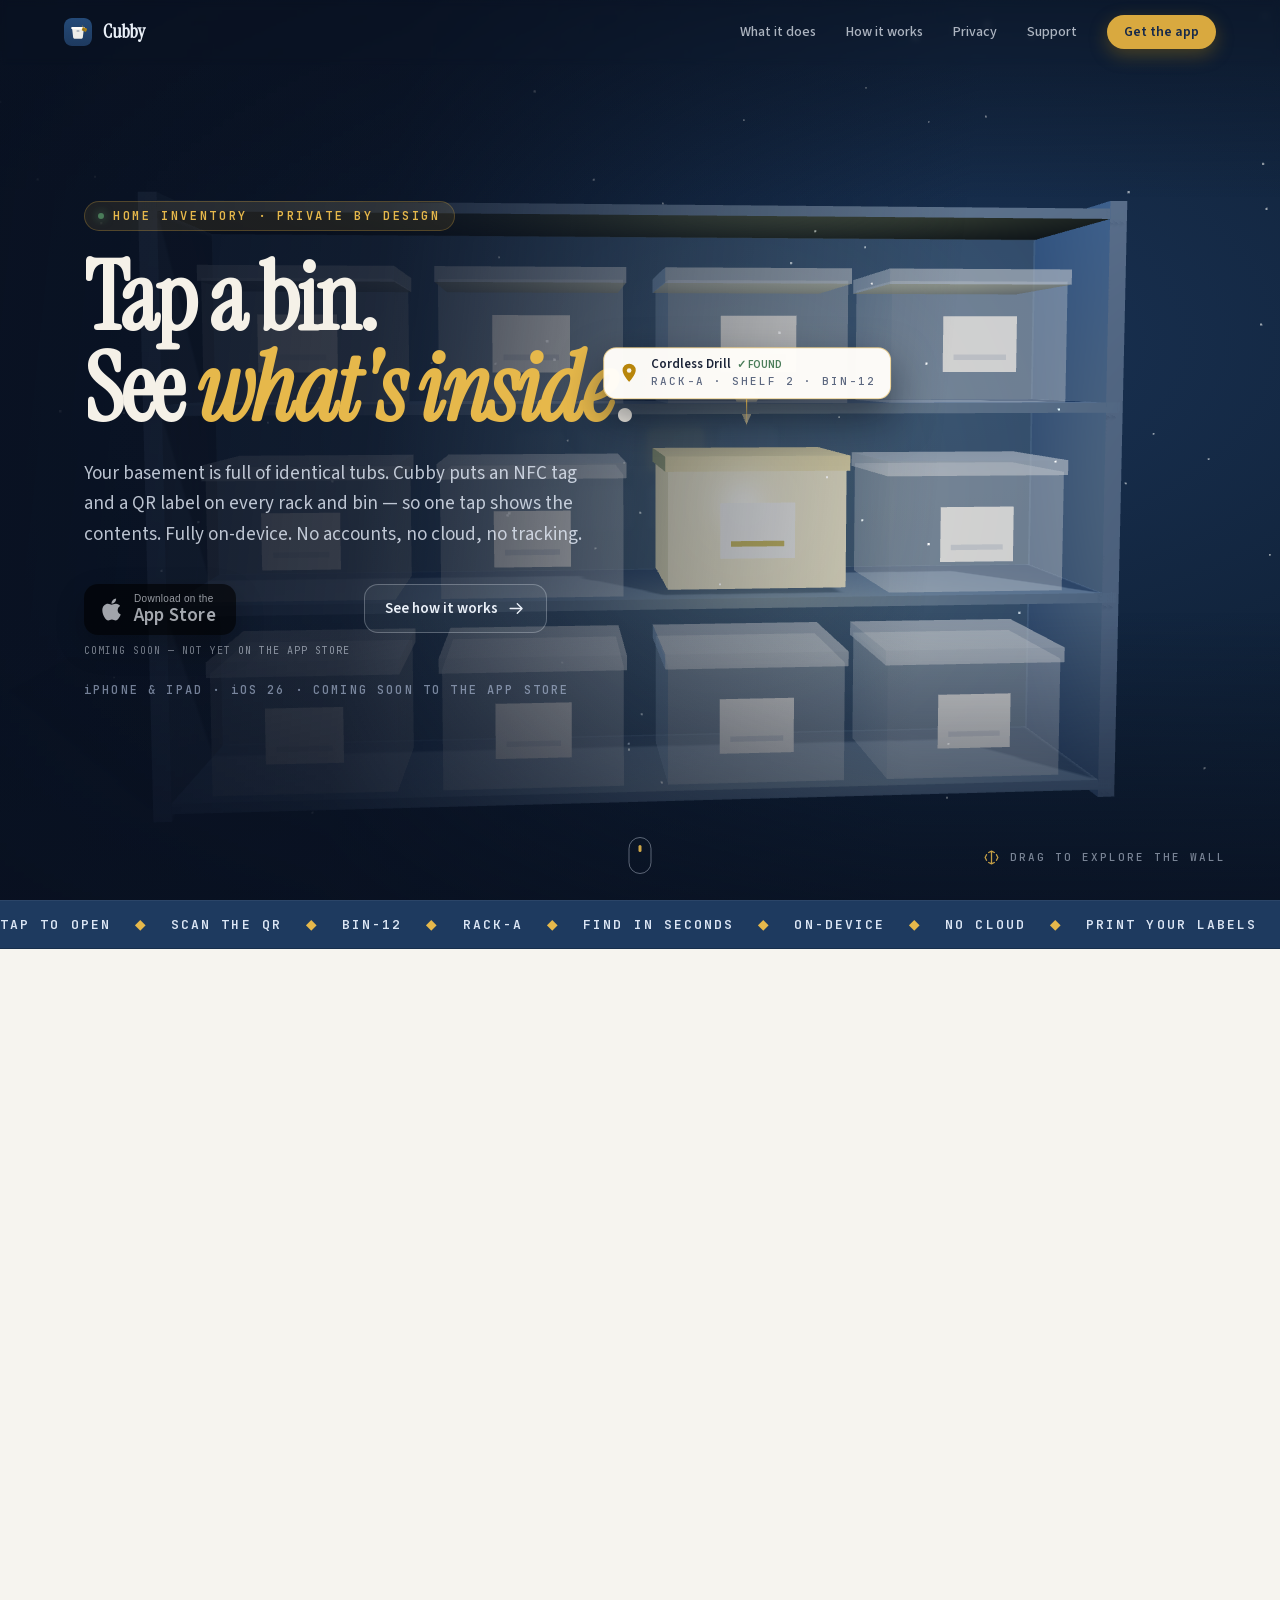
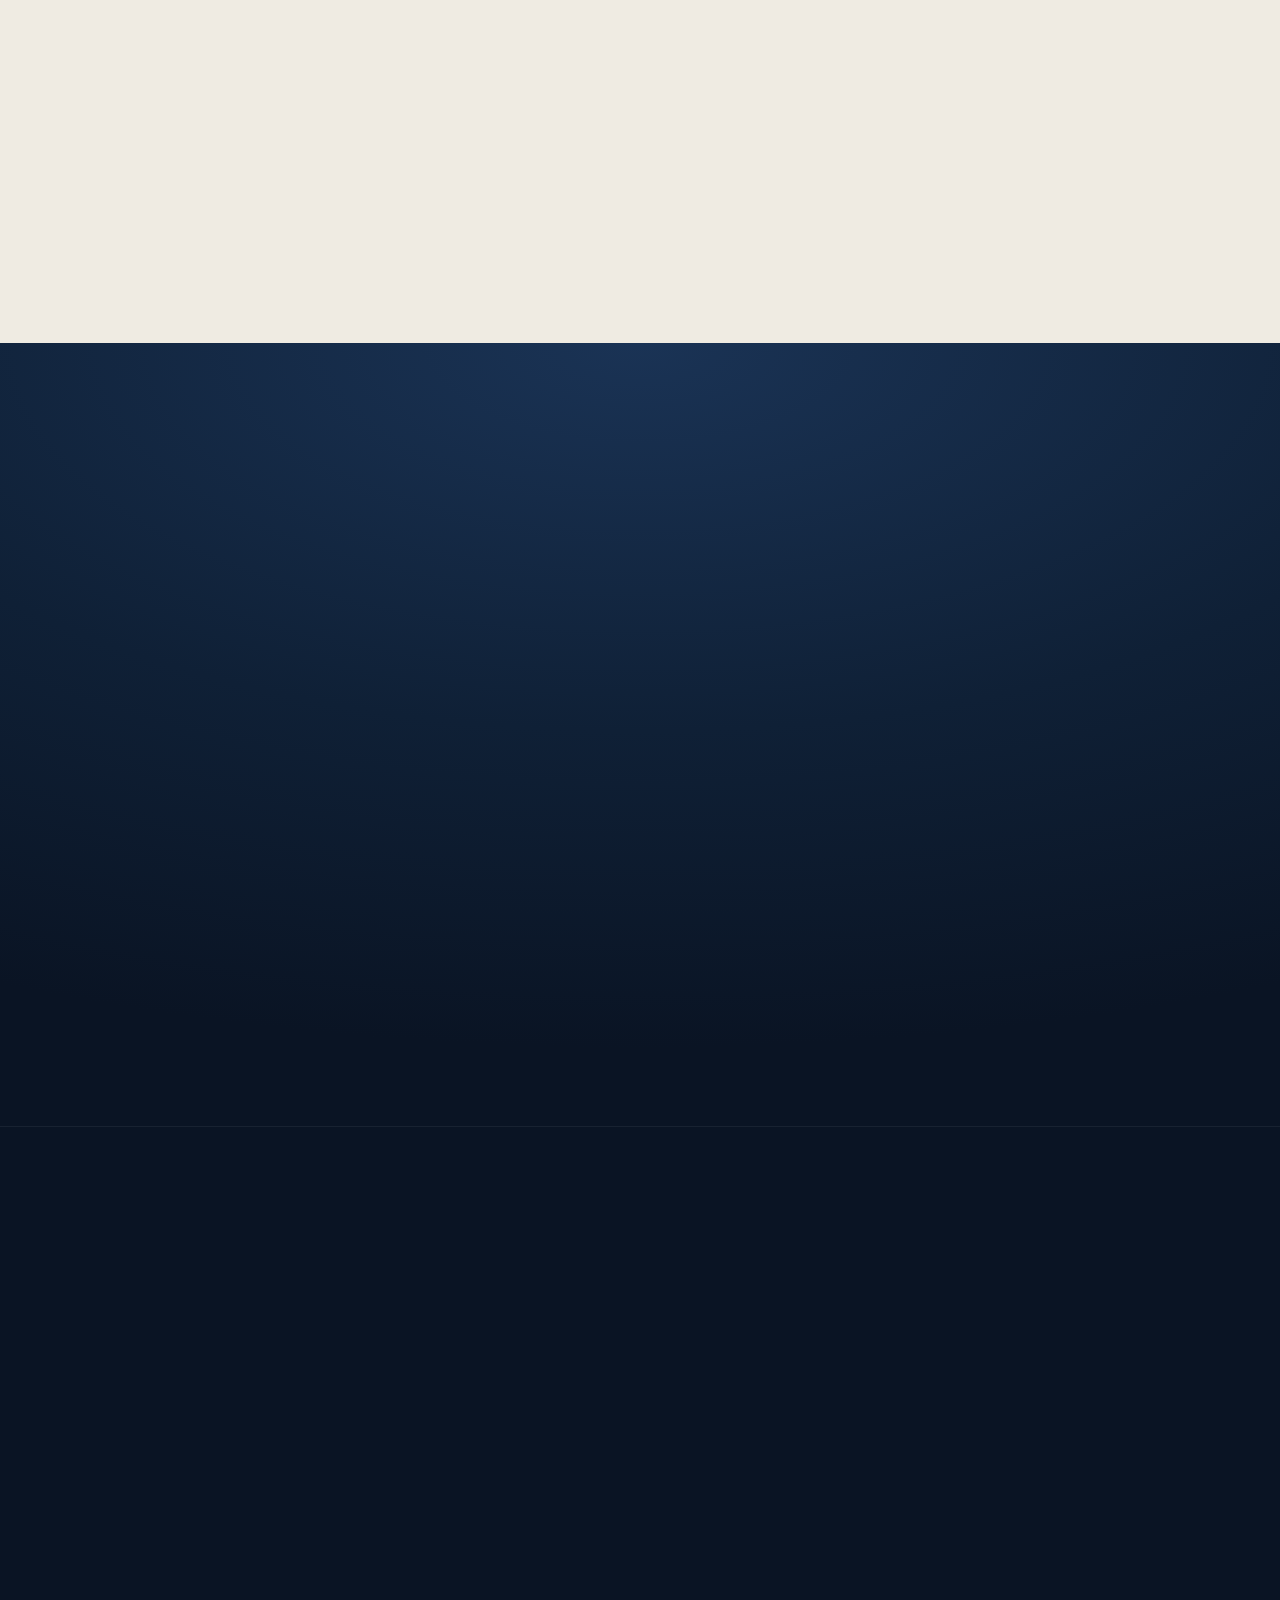
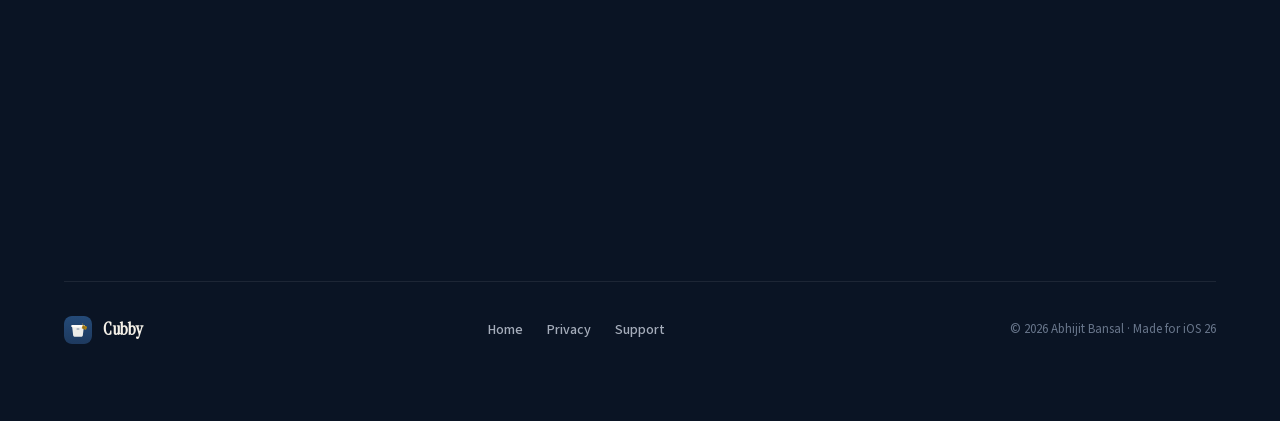
==== index.html @ c76ff51f "fix: add Support to the home nav Support was only reachable from the footer (or from Privacy/Support" ====
<!DOCTYPE html>
<html lang="en">
<head>
  <meta charset="utf-8">
  <meta name="viewport" content="width=device-width, initial-scale=1">
  <title>Cubby — find anything in your bins</title>
  <meta name="description" content="Tap or scan a tub and see exactly what's inside. Cubby keeps a private, on-device inventory of everything in your basement bins — no accounts, no cloud, no tracking.">
  <link rel="icon" type="image/svg+xml" href="assets/icon.svg">
  <link rel="apple-touch-icon" href="assets/icon.svg">
  <link rel="stylesheet" href="assets/style.css">
  <link rel="stylesheet" href="assets/home.css">
  <meta http-equiv="Content-Security-Policy" content="default-src 'self'; script-src 'self'; style-src 'self'; img-src 'self'; font-src 'self'; object-src 'none'; form-action 'none'; base-uri 'self'">
  <meta property="og:type" content="website">
  <meta property="og:site_name" content="Cubby">
  <meta property="og:title" content="Cubby — find anything in your bins">
  <meta property="og:description" content="Tap or scan a tub and see what's inside. A private, fully on-device inventory for your basement bins — no accounts, no cloud, no tracking.">
  <meta property="og:url" content="https://gotcubby.com/">
  <meta property="og:image" content="https://gotcubby.com/assets/icon.svg">
  <meta name="twitter:card" content="summary">
  <meta name="twitter:title" content="Cubby — find anything in your bins">
</head>
<body>

<svg class="sprite-defs" aria-hidden="true">
<defs>

<symbol id="i-contactless" viewBox="0 0 24 24">
  <circle cx="6" cy="18" r="1.3" fill="currentColor" stroke="none"/>
  <path d="M6,14 A4,4 0 0 1 10,18"/>
  <path d="M6,10 A8,8 0 0 1 14,18"/>
  <path d="M6,6 A12,12 0 0 1 18,18"/>
</symbol>

<symbol id="i-qr" viewBox="0 0 24 24">
  <rect x="3" y="3" width="6" height="6" rx="1"/>
  <rect x="5.3" y="5.3" width="1.4" height="1.4" fill="currentColor" stroke="none"/>
  <rect x="15" y="3" width="6" height="6" rx="1"/>
  <rect x="17.3" y="5.3" width="1.4" height="1.4" fill="currentColor" stroke="none"/>
  <rect x="3" y="15" width="6" height="6" rx="1"/>
  <rect x="5.3" y="17.3" width="1.4" height="1.4" fill="currentColor" stroke="none"/>
  <rect x="15" y="15" width="2.4" height="2.4" fill="currentColor" stroke="none"/>
  <rect x="18.6" y="15" width="2.4" height="2.4" fill="currentColor" stroke="none"/>
  <rect x="15" y="18.6" width="2.4" height="2.4" fill="currentColor" stroke="none"/>
  <rect x="18.6" y="18.6" width="2.4" height="2.4" fill="currentColor" stroke="none"/>
</symbol>

<symbol id="i-camera" viewBox="0 0 24 24">
  <path d="M9 5h6l1.5 2H20a1 1 0 0 1 1 1v10a1 1 0 0 1-1 1H4a1 1 0 0 1-1-1V8a1 1 0 0 1 1-1h3.5L9 5z"/>
  <circle cx="12" cy="13" r="3.4"/>
</symbol>

<symbol id="i-search" viewBox="0 0 24 24">
  <circle cx="10.2" cy="10.2" r="6.2"/>
  <path d="M14.7 14.7 20 20"/>
</symbol>

<symbol id="i-location-fill" viewBox="0 0 24 24">
  <path d="M12 21.5s7.2-7.7 7.2-12.7A7.2 7.2 0 0 0 4.8 8.8c0 5 7.2 12.7 7.2 12.7z" fill="currentColor" stroke="none"/>
  <circle cx="12" cy="9" r="2.5" fill="#fff" stroke="none" opacity=".9"/>
</symbol>

<symbol id="i-category" viewBox="0 0 24 24">
  <rect x="3" y="3" width="8" height="8" rx="2"/>
  <rect x="13" y="3" width="8" height="8" rx="2"/>
  <rect x="3" y="13" width="8" height="8" rx="2"/>
  <rect x="13" y="13" width="8" height="8" rx="2"/>
</symbol>

<symbol id="i-swap" viewBox="0 0 24 24">
  <path d="M4 8h14M18 8l-4-4M18 8l-4 4"/>
  <path d="M20 16H6M6 16l4-4M6 16l4 4"/>
</symbol>

<symbol id="i-inventory" viewBox="0 0 24 24">
  <rect x="3" y="7" width="18" height="13" rx="1.6"/>
  <path d="M3 11.2h18"/>
  <path d="M8.5 7 10 4h4l1.5 3"/>
</symbol>

<symbol id="i-print" viewBox="0 0 24 24">
  <rect x="4" y="8.5" width="16" height="8" rx="1.6"/>
  <path d="M6.5 8.5V4h11v4.5"/>
  <rect x="7.5" y="14" width="9" height="6" rx="1"/>
</symbol>

<symbol id="i-sell" viewBox="0 0 24 24">
  <path d="M3 11.1V5.5a2 2 0 0 1 2-2h5.6a2 2 0 0 1 1.42.59l8 8a2 2 0 0 1 0 2.82l-6.6 6.6a2 2 0 0 1-2.82 0l-8-8A2 2 0 0 1 3 11.1Z"/>
  <circle cx="7.6" cy="7.6" r="1.35" fill="currentColor" stroke="none"/>
</symbol>

<symbol id="i-add-photo" viewBox="0 0 24 24">
  <path d="M3 8h3.4L7.8 6h4.4l1.4 2H19a1 1 0 0 1 1 1v8.5a1 1 0 0 1-1 1H4a1 1 0 0 1-1-1V9a1 1 0 0 1 1-1z"/>
  <circle cx="10" cy="13.5" r="3"/>
  <path d="M19 3v6M16 6h6"/>
</symbol>

<symbol id="i-near-me" viewBox="0 0 24 24">
  <path d="M3 11 20 3l-8 17-2-7-7-2z" stroke-linejoin="round"/>
</symbol>

<symbol id="i-lock" viewBox="0 0 24 24">
  <path d="M7 10.5V7.8a5 5 0 0 1 10 0v2.7"/>
  <rect x="5" y="10.5" width="14" height="10" rx="2.2"/>
  <path d="M12 14.3v2.6"/>
</symbol>

<symbol id="i-cloud-off" viewBox="0 0 24 24">
  <path d="M7.2 17.5h9.3a4 4 0 0 0 .4-7.98A5.5 5.5 0 0 0 7.7 8.4a4.2 4.2 0 0 0-1.4.3"/>
  <path d="M3.5 3.5l17 17"/>
</symbol>

<symbol id="i-arrow-forward" viewBox="0 0 24 24">
  <path d="M4 12h14"/>
  <path d="M13 6l6 6-6 6"/>
</symbol>

<symbol id="i-drag" viewBox="0 0 24 24">
  <path d="M12 3v18M5 8l-2 4 2 4M19 8l2 4-2 4M8 5l4-2 4 2M8 19l4 2 4-2"/>
</symbol>

</defs>
</svg>

<div class="home" id="top">

  <nav class="home-nav" data-navbar="1">
    <a class="brand" href="#top" data-nav>
      <img src="assets/icon.svg" alt="">
      <span class="name">Cubby</span>
    </a>
    <div class="links">
      <a href="#features" data-nav-dim>What it does</a>
      <a href="#how" data-nav-dim>How it works</a>
      <a href="privacy.html" data-nav-dim>Privacy</a>
      <a href="support.html" data-nav-dim>Support</a>
      <a class="cta-pill" href="#download">Get the app</a>
    </div>
  </nav>

  <section class="home-hero" id="hero">
    <div class="hero-poster" aria-hidden="true">
      <div class="hero-poster-grid">
        <span></span><span></span><span></span><span></span>
        <span></span><span></span><span class="gold"></span><span></span>
        <span></span><span></span><span></span><span></span>
      </div>
    </div>
    <div class="hero-scene" id="scene" aria-hidden="true"></div>
    <div class="hero-scrim-x" aria-hidden="true"></div>
    <div class="hero-scrim-y" aria-hidden="true"></div>

    <div class="hero-inner">
      <div class="hero-copy">
        <div class="hero-badge">
          <span class="dot" aria-hidden="true"></span>HOME INVENTORY · PRIVATE BY DESIGN
        </div>
        <h1>Tap a bin.<br>See <em>what's&nbsp;inside</em>.</h1>
        <p class="hero-sub">Your basement is full of identical tubs. Cubby puts an NFC tag and a QR label on every rack and bin — so one tap shows the contents. Fully on-device. No accounts, no cloud, no tracking.</p>
        <div class="hero-ctas">
          <div class="cta-inert">
            <button type="button" class="btn-store" disabled aria-label="Download on the App Store — coming soon">
              <svg class="glyph" width="21" height="25" viewBox="0 0 384 512" aria-hidden="true"><path fill="currentColor" d="M318.7 268.7c-.2-36.7 16.4-64.4 50-84.8-18.8-26.9-47.2-41.7-84.7-44.6-35.5-2.8-74.3 20.7-88.5 20.7-15 0-49.4-19.7-76.4-19.7C63.3 141.2 4 184.8 4 273.5q0 39.3 14.4 81.2c12.8 36.7 59 126.7 107.2 125.2 25.2-.6 43-17.9 75.8-17.9 31.8 0 48.3 17.9 76.4 17.9 48.6-.7 90.4-82.5 102.6-119.3-65.2-30.7-61.7-90-61.7-91.9zm-56.6-164.2c27.3-32.4 24.8-61.9 24-72.5-24.1 1.4-52 16.4-67.9 34.9-17.5 19.8-27.8 44.3-25.6 71.9 26.1 2 49.9-11.4 69.5-34.3z"/></svg>
              <span class="lines"><span class="line-small">Download on the</span><span class="line-big">App Store</span></span>
            </button>
            <span class="coming-soon-tag">Coming soon — not yet on the App Store</span>
          </div>
          <a class="btn-ghost" href="#how">See how it works <svg class="icon" aria-hidden="true"><use href="#i-arrow-forward"></use></svg></a>
        </div>
        <div class="hero-meta">iPHONE &amp; IPAD · iOS 26 · COMING SOON TO THE APP STORE</div>
      </div>
    </div>

    <div class="hero-tag" data-hero-tag aria-hidden="true">
      <div class="hero-tag-card">
        <svg class="icon" aria-hidden="true"><use href="#i-location-fill"></use></svg>
        <div>
          <div class="hero-tag-title">Cordless Drill<span class="hero-tag-found">✓ FOUND</span></div>
          <div class="hero-tag-meta">RACK-A · SHELF 2 · BIN-12</div>
        </div>
      </div>
      <div class="hero-tag-wire"></div>
    </div>

    <div class="hero-drag-hint" aria-hidden="true">
      <svg class="icon" aria-hidden="true"><use href="#i-drag"></use></svg>DRAG TO EXPLORE THE WALL
    </div>
    <div class="hero-scroll-cue" aria-hidden="true"><span></span></div>
  </section>

  <div class="marquee">
    <div class="marquee-track">
      <div class="marquee-set">
        <span class="word">TAP TO OPEN</span><span class="dot">◆</span><span class="word">SCAN THE QR</span><span class="dot">◆</span><span class="word">BIN-12</span><span class="dot">◆</span><span class="word">RACK-A</span><span class="dot">◆</span><span class="word">FIND IN SECONDS</span><span class="dot">◆</span><span class="word">ON-DEVICE</span><span class="dot">◆</span><span class="word">NO CLOUD</span><span class="dot">◆</span><span class="word">PRINT YOUR LABELS</span><span class="dot">◆</span><span class="word">PRIVATE BY DESIGN</span><span class="dot">◆</span>
      </div>
      <div class="marquee-set" aria-hidden="true">
        <span class="word">TAP TO OPEN</span><span class="dot">◆</span><span class="word">SCAN THE QR</span><span class="dot">◆</span><span class="word">BIN-12</span><span class="dot">◆</span><span class="word">RACK-A</span><span class="dot">◆</span><span class="word">FIND IN SECONDS</span><span class="dot">◆</span><span class="word">ON-DEVICE</span><span class="dot">◆</span><span class="word">NO CLOUD</span><span class="dot">◆</span><span class="word">PRINT YOUR LABELS</span><span class="dot">◆</span><span class="word">PRIVATE BY DESIGN</span><span class="dot">◆</span>
      </div>
    </div>
  </div>

  <section class="features" id="features">
    <div class="container">
      <div class="features-head">
        <div class="eyebrow" data-rv>WHAT IT DOES</div>
        <div class="section-head" data-rv data-delay="80"><h2>Everything in the basement,<br><em>findable.</em></h2></div>
        <p class="section-intro" data-rv data-delay="150">One app, tags on your tubs, and the entire contents of your storage — searchable in a second. Here's what Cubby does the moment you tap.</p>
      </div>

      <div class="features-grid">

        <div class="card card--navy" data-rv>
          <div class="card-pulse" aria-hidden="true"><span></span><span></span></div>
          <div class="icon-tile"><svg class="icon" aria-hidden="true"><use href="#i-contactless"></use></svg></div>
          <h3>Tap to open a bin</h3>
          <p>Hold your iPhone to a tub's NFC tag and Cubby opens straight to its contents — even from the lock screen, with the app closed.</p>
        </div>

        <div class="card" data-rv data-delay="60">
          <div class="icon-tile icon-tile--slate"><svg class="icon" aria-hidden="true"><use href="#i-qr"></use></svg></div>
          <h3>Scan the QR too</h3>
          <p>No NFC, or hands full on iPad? The printed QR label and a short human code (<code>BIN-12</code>) get you to the same place.</p>
        </div>

        <div class="card" data-rv data-delay="120">
          <div class="icon-tile icon-tile--sage"><svg class="icon" aria-hidden="true"><use href="#i-camera"></use></svg></div>
          <h3>Add items by camera</h3>
          <p>Point the camera and on-device Vision suggests a name. A sharpness check rejects blurry shots before they're saved.</p>
        </div>

        <div class="card" data-rv>
          <div class="icon-tile icon-tile--slate"><svg class="icon" aria-hidden="true"><use href="#i-search"></use></svg></div>
          <h3>Search your whole house</h3>
          <p>One field spans item names, notes, bins, and racks — find the holiday lights without opening a single lid.</p>
        </div>

        <div class="card" data-rv data-delay="60">
          <div class="card-head">
            <div class="icon-tile icon-tile--gold"><svg class="icon" aria-hidden="true"><use href="#i-location-fill"></use></svg></div>
            <span class="pill-new">NEW</span>
          </div>
          <h3>Where is it?</h3>
          <p>See the bin's spot on a rack map, then tap its tag to confirm you're standing at the right one.</p>
          <div class="rack-map" aria-hidden="true">
            <div class="rack-map-cell">11</div>
            <div class="rack-map-cell">10</div>
            <div class="rack-map-cell">09</div>
            <div class="rack-map-cell">08</div>
            <div class="rack-map-cell">07</div>
            <div class="rack-map-cell rack-map-cell--gold"><svg class="icon" aria-hidden="true"><use href="#i-location-fill"></use></svg></div>
            <div class="rack-map-cell">05</div>
            <div class="rack-map-cell">04</div>
          </div>
        </div>

        <div class="card" data-rv data-delay="120">
          <div class="card-head">
            <div class="icon-tile icon-tile--slate"><svg class="icon" aria-hidden="true"><use href="#i-category"></use></svg></div>
            <span class="pill-new">NEW</span>
          </div>
          <h3>Collections &amp; filters</h3>
          <p>Group items into Collections that span bins, tag them, and narrow by category, location, in-stock, or has-a-photo.</p>
        </div>

        <div class="card" data-rv>
          <div class="card-head">
            <div class="icon-tile icon-tile--rose"><svg class="icon" aria-hidden="true"><use href="#i-swap"></use></svg></div>
            <span class="pill-new">NEW</span>
          </div>
          <h3>Lend it, get it back</h3>
          <p>Mark a tool lent with a due date and get a reminder to chase it. See what's out, what's overdue, and what you borrowed.</p>
        </div>

        <div class="card" data-rv data-delay="60">
          <div class="card-head">
            <div class="icon-tile icon-tile--gold"><svg class="icon" aria-hidden="true"><use href="#i-inventory"></use></svg></div>
            <span class="pill-new">NEW</span>
          </div>
          <h3>Never run out</h3>
          <p>Set a par level on consumables. "Running low" shows what's below par and exactly how many more you need.</p>
        </div>

        <div class="card" data-rv data-delay="120">
          <div class="icon-tile icon-tile--slate"><svg class="icon" aria-hidden="true"><use href="#i-print"></use></svg></div>
          <h3>Print your own labels</h3>
          <p>Lay out QR labels for whole racks at once and print to an Avery sheet or a roll printer over AirPrint. Tag once, find forever.</p>
        </div>

      </div>
    </div>
  </section>

  <section class="how" id="how">
    <div class="container">
      <div class="section-head">
        <div class="eyebrow" data-rv>HOW IT WORKS</div>
        <h2 data-rv data-delay="80">Tag it once.<br><em>Find it forever.</em></h2>
      </div>
      <div class="how-steps">
        <div class="how-step" data-rv>
          <div class="how-step-tile">
            <svg class="icon icon-navy" aria-hidden="true"><use href="#i-sell"></use></svg>
            <span class="how-step-num">1</span>
          </div>
          <h3>Tag your racks &amp; bins</h3>
          <p>Stick an NFC tag and a printed QR label on each rack and tub. Cubby writes the tag for you in one tap.</p>
        </div>
        <div class="how-step" data-rv data-delay="120">
          <div class="how-step-tile">
            <svg class="icon icon-sage" aria-hidden="true"><use href="#i-add-photo"></use></svg>
            <span class="how-step-num">2</span>
          </div>
          <h3>Fill them in</h3>
          <p>Open a bin and add what's inside — snap a photo, accept or edit the suggested name, set a quantity.</p>
        </div>
        <div class="how-step" data-rv data-delay="240">
          <div class="how-step-tile">
            <svg class="icon icon-gold" aria-hidden="true"><use href="#i-near-me"></use></svg>
            <span class="how-step-num">3</span>
          </div>
          <h3>Find it later</h3>
          <p>Tap a tag, scan a QR, or search by name. Cubby tells you which bin on which rack — no more digging.</p>
        </div>
      </div>
    </div>
  </section>

  <section class="screens" id="screens">
    <div class="container">
      <div class="screens-head">
        <div class="section-head">
          <div class="eyebrow" data-rv>EVERY SCREEN</div>
          <h2 data-rv data-delay="80">The whole house,<br><em>in your pocket.</em></h2>
        </div>
        <p data-rv data-delay="150">Straight from the App Store — calm, legible, and built for one-handed use in a dim garage. Drag to browse.</p>
      </div>
    </div>
    <div class="screens-rail">
      <div class="screens-rail-track">
        <figure data-rv><img src="assets/screens/01-find.jpg" alt="Cubby's Browse tab — racks and bins at a glance" loading="lazy" width="302" height="655"></figure>
        <figure data-rv data-delay="60"><img src="assets/screens/02-open.jpg" alt="A bin opened via NFC tap, showing its items" loading="lazy" width="302" height="655"></figure>
        <figure data-rv data-delay="120"><img src="assets/screens/03-locate.jpg" alt="Where is it — rack map locate" loading="lazy" width="302" height="655"></figure>
        <figure data-rv data-delay="60"><img src="assets/screens/04-collections.jpg" alt="A Collection grouping items by tag across bins" loading="lazy" width="302" height="655"></figure>
        <figure data-rv data-delay="120"><img src="assets/screens/05-lend.jpg" alt="On loan — a lent item with a due-date reminder" loading="lazy" width="302" height="655"></figure>
        <figure data-rv data-delay="180"><img src="assets/screens/06-restock.jpg" alt="Running low — consumables below their par level" loading="lazy" width="302" height="655"></figure>
      </div>
    </div>
  </section>

  <section class="motion" id="motion">
    <div class="container">
      <div class="section-head">
        <div class="eyebrow" data-rv>SEE IT IN MOTION</div>
        <h2 data-rv data-delay="80">From find, to organize,<br><em>to lend &amp; restock.</em></h2>
        <p class="section-intro" data-rv data-delay="150">Real screen recordings are on the way — these frames are wired for video and will start playing the moment a clip is dropped in.</p>
      </div>
      <div class="motion-row">
        <div class="motion-phone" data-rv>
          <div class="motion-phone-frame">
            <div class="motion-phone-notch" aria-hidden="true"></div>
            <div class="motion-phone-screen">
              <video class="motion-phone-video" poster="assets/screens/03-locate.jpg" autoplay muted loop playsinline aria-hidden="true"></video>
              <div class="motion-phone-caption-overlay">Demo coming soon</div>
            </div>
          </div>
          <div class="motion-phone-caption">FIND &amp; LOCATE</div>
        </div>
        <div class="motion-phone motion-phone--lg" data-rv data-delay="120">
          <div class="motion-phone-frame">
            <div class="motion-phone-notch" aria-hidden="true"></div>
            <div class="motion-phone-screen">
              <video class="motion-phone-video" poster="assets/screens/01-find.jpg" autoplay muted loop playsinline aria-hidden="true"></video>
              <div class="motion-phone-caption-overlay">Demo coming soon</div>
            </div>
          </div>
          <div class="motion-phone-caption">THE FULL TOUR</div>
        </div>
        <div class="motion-phone" data-rv data-delay="240">
          <div class="motion-phone-frame">
            <div class="motion-phone-notch" aria-hidden="true"></div>
            <div class="motion-phone-screen">
              <video class="motion-phone-video" poster="assets/screens/05-lend.jpg" autoplay muted loop playsinline aria-hidden="true"></video>
              <div class="motion-phone-caption-overlay">Demo coming soon</div>
            </div>
          </div>
          <div class="motion-phone-caption">LEND &amp; RESTOCK</div>
        </div>
      </div>
    </div>
  </section>

  <section class="private" id="private">
    <div class="container">
      <div class="eyebrow" data-rv>PRIVATE BY ARCHITECTURE</div>
      <h2 data-rv data-delay="80">Your home's contents are nobody's business but yours.</h2>
      <p class="section-intro" data-rv data-delay="150">Cubby processes everything — naming, search, labels — on your device. No accounts, no cloud backend, no analytics. NFC and QR tags hold only a random identifier, never your item names.</p>
      <div class="private-cards">
        <div class="private-card" data-rv>
          <svg class="icon" aria-hidden="true"><use href="#i-lock"></use></svg>
          <h3>No account to create</h3>
          <p>Open the app and start. Nothing is uploaded, and there's nobody to sign up with.</p>
        </div>
        <div class="private-card" data-rv data-delay="100">
          <svg class="icon" aria-hidden="true"><use href="#i-sell"></use></svg>
          <h3>Tags hold only an ID</h3>
          <p>A scanned tag reveals nothing on its own — the contents live only in your copy of Cubby.</p>
        </div>
        <div class="private-card" data-rv data-delay="200">
          <svg class="icon" aria-hidden="true"><use href="#i-cloud-off"></use></svg>
          <h3>No cross-device sync</h3>
          <p>Your inventory lives on the one device — no account, no Cubby server, no iCloud sync of its own.</p>
        </div>
      </div>
    </div>
  </section>

  <section class="download" id="download">
    <div class="download-panel" data-rv>
      <img class="download-mark" src="assets/icon.svg" alt="Cubby app icon">
      <h2>Coming soon to<br>the App Store.</h2>
      <p class="lede">One tap to find anything you've stored. Be first in line when Cubby lands.</p>
      <div class="download-ctas">
        <div class="cta-inert">
          <button type="button" class="btn-store" disabled aria-label="Download on the App Store — coming soon">
            <svg class="glyph" width="22" height="26" viewBox="0 0 384 512" aria-hidden="true"><path fill="currentColor" d="M318.7 268.7c-.2-36.7 16.4-64.4 50-84.8-18.8-26.9-47.2-41.7-84.7-44.6-35.5-2.8-74.3 20.7-88.5 20.7-15 0-49.4-19.7-76.4-19.7C63.3 141.2 4 184.8 4 273.5q0 39.3 14.4 81.2c12.8 36.7 59 126.7 107.2 125.2 25.2-.6 43-17.9 75.8-17.9 31.8 0 48.3 17.9 76.4 17.9 48.6-.7 90.4-82.5 102.6-119.3-65.2-30.7-61.7-90-61.7-91.9zm-56.6-164.2c27.3-32.4 24.8-61.9 24-72.5-24.1 1.4-52 16.4-67.9 34.9-17.5 19.8-27.8 44.3-25.6 71.9 26.1 2 49.9-11.4 69.5-34.3z"/></svg>
            <span class="lines"><span class="line-small">Download on the</span><span class="line-big">App Store</span></span>
          </button>
          <span class="coming-soon-tag">Coming soon</span>
        </div>
        <div class="cta-inert">
          <button type="button" class="btn-ghost" disabled aria-label="Join the beta — coming soon">Join the beta</button>
          <span class="coming-soon-tag">Coming soon</span>
        </div>
      </div>
      <div class="download-req">iPHONE OR IPAD · iOS 26 OR LATER · TAP-TO-OPEN NEEDS NFC</div>
    </div>

    <footer class="home-footer">
      <a class="brand" href="#top">
        <img src="assets/icon.svg" alt="">
        <span class="name">Cubby</span>
      </a>
      <div class="links">
        <a href="index.html">Home</a>
        <a href="privacy.html">Privacy</a>
        <a href="support.html">Support</a>
      </div>
      <div class="copyright">© 2026 Abhijit Bansal · Made for iOS 26</div>
    </footer>
  </section>

</div>

<script src="assets/vendor/three.min.js" defer></script>
<script src="assets/js/hero-scene.js" defer></script>
<script src="assets/js/reveal.js" defer></script>
<script src="assets/js/nav.js" defer></script>
</body>
</html>
---- assets/style.css ----
/* Cubby site theme — shared by index/privacy/support.
   Self-hosted fonts (latin subsets) — no third-party requests, no CDNs,
   no trackers. The site mirrors the app's promise: nothing leaves your device. */
@font-face{font-family:'Instrument Serif';font-style:normal;font-weight:400;font-display:swap;src:url(fonts/instrument-serif-regular.woff2) format('woff2')}
@font-face{font-family:'Instrument Serif';font-style:italic;font-weight:400;font-display:swap;src:url(fonts/instrument-serif-italic.woff2) format('woff2')}
@font-face{font-family:'JetBrains Mono';font-style:normal;font-weight:400 600;font-display:swap;src:url(fonts/jetbrains-mono.woff2) format('woff2')}
@font-face{font-family:'Source Sans 3';font-style:normal;font-weight:400 600;font-display:swap;src:url(fonts/source-sans-3.woff2) format('woff2')}

:root{
  --bg:#f6f4ef;
  --text:#1c2438;
  --font-display:'Instrument Serif',Georgia,serif;
  --font-body:'Source Sans 3',-apple-system,sans-serif;
  --font-mono:'JetBrains Mono',ui-monospace,monospace;
}
@media (prefers-color-scheme: dark){
  :root{
    --bg:#151a26;
    --text:#e6eaf2;
  }
}

*{box-sizing:border-box;margin:0;min-width:0}
/* No body padding here: index/privacy/support are all `.home`-scoped pages
   now (see home.css) and handle their own section spacing. An unscoped
   `padding` on body used to inset the full-bleed hero by 52/24px — easy to
   miss because the padding area's color happened to match the hero's own
   dark edge tone in dark mode. --bg/--text stay adaptive here only as a
   pre-.home-page-class fallback (see legal.css's body.home-page override,
   and home.css's own fixed-theme components) — every visible component now
   lives in home.css/legal.css, scoped under `.home`. */
body{background:var(--bg);color:var(--text);font-family:var(--font-body);line-height:1.55;-webkit-font-smoothing:antialiased}
---- assets/home.css ----
/* Cubby marketing site shell (design_handoff_website rebuild, static pass).
   Scoped under `.home` — index.html, privacy.html, and support.html all load
   this file and share its nav/footer/typography components (see legal.css
   for the privacy/support-specific prose + static-nav variants layered on
   top). Uses the FIXED, non-adaptive design tokens from the handoff README
   verbatim (light/dark sections are a fixed brand pattern, not a
   prefers-color-scheme toggle) — this is intentional, not an oversight; the
   whole site does not follow system dark mode. No JavaScript on index.html:
   every effect here is plain CSS (transitions, :hover, @keyframes,
   scroll-snap) except the hero/reveal/nav scripts loaded separately.

   Every ruleset below is scoped under `.home` — index.html loads BOTH
   style.css and this file, and style.css has several unscoped bare-element
   and bare-class rules (h1, h2, h3, p, .hero, .name, .small, ...) that would
   otherwise win or bleed through on ties. The `.hero` class name in
   particular collided with an unrelated existing `.hero` class in style.css,
   so this page's hero section is named `.home-hero` instead. */

:root{
  --paper:#F6F4EF;
  --paper-deep:#EFEBE2;
  --surface:#FFFDF9;
  --ink:#1C2438;
  --ink-dim:#5D6880;
  --home-navy:#1E3A5F;
  --home-navy-deep:#16294A;
  --hero-1:#1A3355;
  --hero-2:#0F2036;
  --hero-3:#0A1424;
  --home-gold:#B8860B;
  --gold-bright:#D9A93F;
  --gold-web:#E6B84B;
  --home-rose:#9F3A52;
  --home-sage:#4A7C59;
  --hairline:#E6E0D5;
  --hairline-2:#EAE3D6;
  --hairline-3:#ECE6DA;

  /* Type — reuses the site's already self-hosted stand-ins (Instrument
     Serif / Source Sans 3 / JetBrains Mono) instead of the handoff's literal
     Georgia/system-ui/ui-monospace stand-ins (those were themselves the
     prototype's placeholders for a system serif/sans/mono, per the
     handoff README's own Type section). */
  --home-font-display:var(--font-display,'Instrument Serif',Georgia,serif);
  --home-font-body:var(--font-body,'Source Sans 3',-apple-system,sans-serif);
  --home-font-mono:var(--font-mono,'JetBrains Mono',ui-monospace,monospace);
}

.home{font-family:var(--home-font-body);color:var(--ink);-webkit-font-smoothing:antialiased;line-height:1.5}
.home *{box-sizing:border-box}
.home h1,.home h2,.home h3,.home p,.home figure,.home ul{margin:0;padding:0}
.home ul{list-style:none}
.home a{color:inherit}

/* icon <symbol> sprite defs — sits before .home in the DOM, kept out of the
   CSP-restricted style attribute */
.sprite-defs{display:none}

/* ---------- shared building blocks ---------- */
.home .container{max-width:1200px;margin:0 auto;padding-inline:clamp(20px,5vw,64px)}
.home section{padding-block:clamp(74px,9vw,126px)}

.home .eyebrow{font-family:var(--home-font-mono);font-size:12px;letter-spacing:.22em;text-transform:uppercase;color:var(--home-gold);margin-bottom:18px}
.home .section-head h2{font-family:var(--home-font-display);font-weight:600;font-size:clamp(34px,4.6vw,56px);line-height:1.04;letter-spacing:-.02em;text-wrap:balance;color:var(--ink)}
.home .section-head h2 em{font-style:italic;color:var(--home-navy)}
.home .section-intro{font-size:clamp(16px,1.5vw,18px);line-height:1.6;color:var(--ink-dim);margin-top:20px;max-width:560px}

.home .icon{width:24px;height:24px;stroke:currentColor;fill:none;stroke-width:1.8;stroke-linecap:round;stroke-linejoin:round;display:block}
.home .icon-navy{color:var(--home-navy)}
.home .icon-sage{color:var(--home-sage)}
.home .icon-gold{color:var(--home-gold)}

.home .icon-tile{width:48px;height:48px;border-radius:13px;display:flex;align-items:center;justify-content:center;flex:none;background:none;border:none;color:inherit}
.home .icon-tile .icon{width:26px;height:26px}

.home .pill-new{font-family:var(--home-font-mono);font-size:10px;font-weight:700;letter-spacing:.12em;color:var(--home-sage);background:#EAF1EC;border:1px solid #CFE1D5;padding:5px 9px;border-radius:999px;white-space:nowrap}

/* buttons */
.home .btn-store{display:inline-flex;align-items:center;gap:12px;background:#000;color:#fff;border:none;border-radius:14px;padding:10px 20px 10px 17px;text-decoration:none;box-shadow:0 12px 30px rgba(0,0,0,.4);cursor:default;margin:0}
.home .btn-store .glyph{flex:none}
.home .btn-store .lines{display:flex;flex-direction:column;line-height:1;text-align:left}
.home .btn-store .lines .line-small{font-size:10px;letter-spacing:.03em;opacity:.92}
.home .btn-store .lines .line-big{font-family:var(--home-font-body);font-size:19px;font-weight:600;letter-spacing:.01em;margin-top:2px}
.home .btn-store[disabled]{opacity:.62}

.home .btn-ghost{display:inline-flex;align-items:center;gap:9px;font:600 15px/1 var(--home-font-body);color:#EAF0F8;text-decoration:none;padding:14px 20px;border-radius:14px;border:1px solid rgba(234,240,248,.28);background:rgba(234,240,248,.05);transition:background .25s ease,border-color .25s ease;cursor:pointer;margin:0}
.home a.btn-ghost:hover{background:rgba(234,240,248,.12);border-color:rgba(234,240,248,.5)}
.home button.btn-ghost[disabled]{opacity:.6;cursor:default}
.home .btn-ghost .icon{width:19px;height:19px}

/* wraps an inert (disabled) CTA together with its explicit "Coming soon" caption */
.home .cta-inert{display:flex;flex-direction:column;align-items:flex-start;gap:8px}
.home .coming-soon-tag{display:inline-block;font-family:var(--home-font-mono);font-size:10px;letter-spacing:.1em;text-transform:uppercase;color:rgba(226,233,245,.55)}
.home .download-ctas .cta-inert{align-items:center}

/* cards */
.home .card{background:var(--surface);border:1px solid var(--hairline-2);border-radius:18px;padding:28px;box-shadow:0 6px 20px rgba(28,36,56,.05);transition:transform .3s ease,box-shadow .3s ease;margin:0}
.home .card:hover{transform:translateY(-5px);box-shadow:0 20px 40px rgba(28,36,56,.11)}
.home .card h3{font-family:var(--home-font-display);font-weight:600;font-size:21px;line-height:1.2;margin-top:20px;color:var(--ink)}
.home .card p{font-size:14.5px;line-height:1.6;color:var(--ink-dim);margin-top:9px}
.home .card code{font-family:var(--home-font-mono);font-size:13px;color:var(--home-navy)}
.home .card-head{display:flex;align-items:center;justify-content:space-between}

/* navy accent card modifier — needs the same .home + two-class specificity
   as the base .card rules above so its overrides reliably win */
.home .card.card--navy{background:linear-gradient(158deg,var(--home-navy),#132741);color:#EAF0F8;box-shadow:0 20px 44px rgba(19,39,65,.28);position:relative;overflow:hidden;border-color:transparent}
.home .card.card--navy:hover{box-shadow:0 28px 56px rgba(19,39,65,.36)}
.home .card.card--navy h3{color:#fff}
.home .card.card--navy p{color:rgba(226,233,245,.82)}
.home .card.card--navy .icon-tile{background:rgba(217,169,63,.16);border:1px solid rgba(217,169,63,.32);color:var(--gold-web)}

.home .icon-tile--slate{background:#EEF2F7;color:var(--home-navy)}
.home .icon-tile--sage{background:#EAF1EC;color:var(--home-sage)}
.home .icon-tile--gold{background:#F6EFDD;color:var(--home-gold)}
.home .icon-tile--rose{background:#F5EAEC;color:var(--home-rose)}

/* ---------- nav ---------- */
/* Base state = transparent/light-text over the hero. nav.js toggles
   .is-solid past ~0.72x viewport scroll (paper bar, blur, dark text) and
   sets [data-nav]/[data-nav-dim] link colors to match — see assets/js/nav.js. */
.home .home-nav{position:fixed;top:0;left:0;width:100%;z-index:60;display:flex;align-items:center;justify-content:space-between;gap:20px;padding:15px clamp(20px,5vw,64px);background:rgba(9,17,33,0);backdrop-filter:blur(3px);-webkit-backdrop-filter:blur(3px);border-bottom:1px solid rgba(255,255,255,0);transition:background .45s ease,box-shadow .45s ease,border-color .45s ease;margin:0}
.home .home-nav.is-solid{background:rgba(246,244,239,.82);backdrop-filter:saturate(1.5) blur(16px);-webkit-backdrop-filter:saturate(1.5) blur(16px);border-bottom-color:var(--hairline);box-shadow:0 6px 22px rgba(28,36,56,.06)}
.home .home-nav .brand{display:flex;align-items:center;gap:11px;text-decoration:none;color:#EAF0F8;transition:color .3s ease}
.home .home-nav .brand img{width:28px;height:28px;border-radius:8px;flex:none}
.home .home-nav .brand .name{font-family:var(--home-font-display);font-weight:600;font-size:19px;margin:0}
.home .home-nav .links{display:flex;align-items:center;gap:clamp(14px,2.4vw,30px)}
.home .home-nav .links a{font:500 14px/1 var(--home-font-body);color:rgba(234,240,248,.72);text-decoration:none;transition:color .2s ease}
.home .home-nav .links a:hover{color:#EAF0F8}
.home .home-nav .links .cta-pill{font:600 14px/1 var(--home-font-body);color:var(--home-navy-deep);background:var(--gold-bright);padding:10px 17px;border-radius:999px;text-decoration:none;box-shadow:0 6px 18px rgba(184,134,11,.34);transition:transform .25s ease,box-shadow .25s ease}
.home .home-nav .links .cta-pill:hover{transform:translateY(-2px);box-shadow:0 10px 24px rgba(184,134,11,.44)}

/* ---------- hero (named .home-hero — .hero was already taken in style.css) ---------- */
.home .home-hero{position:relative;min-height:100vh;overflow:hidden;background:radial-gradient(125% 95% at 68% 38%,var(--hero-1) 0%,var(--hero-2) 52%,var(--hero-3) 100%);display:flex;align-items:center;margin:0;padding-block:0;gap:0;cursor:grab}

/* the CSS-only fallback poster: stays in the DOM behind the canvas so the
   hero still reads if WebGL is unavailable or before hero-scene.js mounts.
   A blurred perspective grid, one gold cell. */
.home .hero-poster{position:absolute;inset:0;z-index:0;display:flex;align-items:center;justify-content:center;pointer-events:none;opacity:.28;filter:blur(2px)}
.home .hero-poster-grid{display:grid;grid-template-columns:repeat(4,58px);grid-template-rows:repeat(3,44px);gap:14px;transform:perspective(900px) rotateX(6deg) rotateY(-14deg)}
.home .hero-poster-grid span{background:rgba(157,180,214,.16);border-radius:7px}
.home .hero-poster-grid span.gold{background:rgba(217,169,63,.55);box-shadow:0 0 30px rgba(217,169,63,.6)}

/* Three.js mount — hero-scene.js appends its <canvas> here. Sits above the
   CSS poster, below the text scrims, so the WebGL wall reads through the
   dark gradient exactly like the poster did. */
.home .hero-scene{position:absolute;inset:0;z-index:1}

.home .hero-scrim-x{position:absolute;inset:0;z-index:2;pointer-events:none;background:linear-gradient(96deg,rgba(9,17,33,.94) 0%,rgba(9,17,33,.78) 30%,rgba(9,17,33,.32) 52%,rgba(9,17,33,0) 72%)}
.home .hero-scrim-y{position:absolute;inset:0;z-index:2;pointer-events:none;background:linear-gradient(180deg,rgba(9,17,33,.55) 0%,rgba(9,17,33,0) 22%,rgba(9,17,33,0) 68%,rgba(9,17,33,.7) 100%)}

/* pointer-events:none on the text column lets pointer drags reach the canvas
   underneath everywhere except the actual interactive controls (auto below) */
.home .hero-inner{position:relative;z-index:3;max-width:1240px;margin:0 auto;padding-inline:clamp(20px,5vw,64px);width:100%;pointer-events:none}
.home .hero-copy{max-width:640px}
.home .hero-badge{display:inline-flex;align-items:center;gap:9px;font:600 12px/1 var(--home-font-mono);letter-spacing:.22em;color:var(--gold-web);background:rgba(217,169,63,.1);border:1px solid rgba(217,169,63,.28);padding:8px 13px;border-radius:999px;opacity:0;animation:cbHeroIn .9s cubic-bezier(.2,.7,.2,1) .15s forwards}
.home .hero-badge .dot{width:6px;height:6px;border-radius:50%;background:var(--home-sage);box-shadow:0 0 10px var(--home-sage)}
.home .home-hero h1{font-family:var(--home-font-display);font-weight:600;font-size:clamp(46px,7.4vw,96px);line-height:.96;letter-spacing:-.025em;color:#F5F1E8;margin:22px 0 0;text-wrap:balance;opacity:0;animation:cbHeroIn 1s cubic-bezier(.2,.7,.2,1) .28s forwards}
.home .home-hero h1 em{font-style:italic;color:var(--gold-web)}
.home .home-hero .hero-sub{font:400 clamp(16px,1.5vw,19px)/1.6 var(--home-font-body);color:rgba(226,233,245,.82);margin-top:24px;max-width:498px;opacity:0;animation:cbHeroIn 1s cubic-bezier(.2,.7,.2,1) .42s forwards}
.home .hero-ctas{display:flex;flex-wrap:wrap;align-items:flex-start;gap:14px;margin-top:34px;opacity:0;animation:cbHeroIn 1s cubic-bezier(.2,.7,.2,1) .56s forwards}
.home .hero-ctas .cta-inert,.home .hero-ctas .btn-ghost{pointer-events:auto}
.home .hero-meta{margin-top:24px;font:500 12px/1.4 var(--home-font-mono);letter-spacing:.18em;color:rgba(180,196,222,.62);opacity:0;animation:cbHeroIn 1s cubic-bezier(.2,.7,.2,1) .7s forwards}

@keyframes cbHeroIn{from{opacity:0;transform:translateY(26px)}to{opacity:1;transform:none}}
@media (prefers-reduced-motion:reduce){
  .home .hero-badge,.home .home-hero h1,.home .home-hero .hero-sub,.home .hero-ctas,.home .hero-meta{animation:none;opacity:1;transform:none}
}

/* the floating "found" tag. Default state below is the no-JS/WebGL-failed
   fallback: visible, near the poster's gold cell. hero-scene.js resets
   top/left to 0 once the scene builds successfully and takes over from
   there via a per-frame transform from that (0,0) anchor — the two
   positioning systems never run at the same time, so they don't fight. */
.home .hero-tag{position:absolute;top:32%;left:66%;z-index:4;display:flex;flex-direction:column;align-items:center;pointer-events:none;opacity:1;transform:translate(-50%,-100%);will-change:transform;transition:opacity .5s ease}
.home .hero-tag-card{display:flex;align-items:center;gap:11px;background:rgba(255,253,249,.98);border:1px solid rgba(217,169,63,.55);border-radius:13px;padding:9px 14px;box-shadow:0 18px 40px rgba(5,11,22,.55)}
.home .hero-tag-card .icon{color:var(--home-gold);width:22px;height:22px}
.home .hero-tag-title{font:600 13px/1.1 var(--home-font-body);color:var(--ink)}
.home .hero-tag-found{color:var(--home-sage);font-weight:700;font-size:11px;margin-left:6px}
.home .hero-tag-meta{font:500 11px/1.3 var(--home-font-mono);color:var(--ink-dim);margin-top:3px;letter-spacing:.18em}
.home .hero-tag-wire{width:1px;height:28px;background:linear-gradient(var(--gold-bright),rgba(217,169,63,0))}

.home .hero-drag-hint{position:absolute;right:clamp(20px,5vw,54px);bottom:34px;z-index:3;pointer-events:none;display:flex;align-items:center;gap:10px;font:500 11px/1 var(--home-font-mono);letter-spacing:.18em;color:rgba(214,224,240,.55)}
.home .hero-drag-hint .icon{width:17px;height:17px;color:rgba(230,184,75,.85)}

.home .hero-scroll-cue{position:absolute;left:50%;bottom:26px;z-index:2;transform:translateX(-50%);width:23px;height:37px;border:1.5px solid rgba(214,224,240,.4);border-radius:12px;display:flex;justify-content:center;padding-top:7px}
.home .hero-scroll-cue span{width:3px;height:7px;border-radius:2px;background:rgba(230,184,75,.9);animation:cbScrollDot 1.8s ease-in-out infinite}

@keyframes cbScrollDot{0%{transform:translateY(0);opacity:0}30%{opacity:1}100%{transform:translateY(22px);opacity:0}}
@media (prefers-reduced-motion:reduce){.home .hero-scroll-cue span{animation:none;opacity:1}}

/* ---------- marquee ---------- */
.home .marquee{overflow:hidden;background:var(--home-navy);border-top:1px solid rgba(255,255,255,.06);border-bottom:1px solid rgba(0,0,0,.2);padding-block:17px;position:relative;z-index:1;margin:0}
.home .marquee-track{display:flex;width:max-content;animation:cbMarquee 34s linear infinite}
.home .marquee-set{display:flex;align-items:center;font:600 13px/1 var(--home-font-mono);letter-spacing:.16em;white-space:nowrap}
.home .marquee-set span.word{color:#dbe5f4}
.home .marquee-set span.dot{color:var(--gold-web);margin-inline:24px}
@keyframes cbMarquee{from{transform:translateX(0)}to{transform:translateX(-50%)}}
@media (prefers-reduced-motion:reduce){.home .marquee-track{animation:none}}

/* ---------- features ---------- */
.home .features{background:var(--paper)}
.home .features-head{max-width:760px;margin-bottom:clamp(40px,5vw,64px)}
.home .features-grid{display:grid;grid-template-columns:repeat(auto-fit,minmax(288px,1fr));gap:18px}

.home .card-pulse{position:absolute;top:-30px;right:-20px;width:150px;height:150px;pointer-events:none}
.home .card-pulse span{position:absolute;border:2px solid rgba(217,169,63,.28);border-radius:50%;animation:cbPulseRing 3s ease-out infinite}
.home .card-pulse span:first-child{inset:0}
.home .card-pulse span:last-child{inset:22px;animation-delay:.6s}
@keyframes cbPulseRing{0%{transform:scale(.6);opacity:.7}80%{opacity:0}100%{transform:scale(1.7);opacity:0}}
@media (prefers-reduced-motion:reduce){.home .card-pulse span{animation:none;opacity:0}}

/* mini rack-map (Where is it? card) */
.home .rack-map{display:grid;grid-template-columns:repeat(4,1fr);gap:5px;margin-top:16px}
.home .rack-map-cell{height:30px;border-radius:6px;background:#EFEAE0;display:flex;align-items:center;justify-content:center;font:500 9px/1 var(--home-font-mono);color:#B3A98F}
.home .rack-map-cell.rack-map-cell--gold{background:var(--gold-bright);color:#fff;box-shadow:0 4px 12px rgba(184,134,11,.4)}
.home .rack-map-cell--gold .icon{width:17px;height:17px}

/* ---------- how it works ---------- */
.home .how{background:var(--paper-deep);border-top:1px solid var(--hairline-3)}
.home .how .section-head{text-align:center;max-width:640px;margin:0 auto clamp(48px,6vw,72px)}
.home .how-steps{display:grid;grid-template-columns:repeat(auto-fit,minmax(260px,1fr));gap:clamp(24px,3vw,44px)}
.home .how-step{text-align:center}
.home .how-step-tile{position:relative;width:96px;height:96px;margin:0 auto;border-radius:24px;background:var(--surface);border:1px solid var(--hairline);box-shadow:0 14px 30px rgba(28,36,56,.09);display:flex;align-items:center;justify-content:center}
.home .how-step-tile .icon{width:40px;height:40px}
.home .how-step-num{position:absolute;top:-12px;right:-12px;width:34px;height:34px;border-radius:50%;background:var(--home-navy);color:#fff;display:flex;align-items:center;justify-content:center;font:600 14px/1 var(--home-font-mono)}
.home .how-step h3{font-family:var(--home-font-display);font-weight:600;font-size:22px;line-height:1.25;color:var(--ink);margin-top:24px}
.home .how-step p{font-size:15px;line-height:1.6;color:var(--ink-dim);margin-top:10px;max-width:300px;margin-inline:auto}

/* ---------- screens rail ---------- */
.home .screens{background:var(--paper);overflow:hidden}
.home .screens .container{padding-bottom:0}
.home .screens-head{display:flex;flex-wrap:wrap;align-items:flex-end;justify-content:space-between;gap:20px;margin-bottom:clamp(36px,4vw,56px)}
.home .screens-head .section-head{max-width:640px}
.home .screens-head p{font-size:15px;line-height:1.6;color:var(--ink-dim);max-width:320px;margin:0}
.home .screens-rail{overflow-x:auto;scroll-snap-type:x mandatory;-webkit-overflow-scrolling:touch;padding:12px clamp(20px,5vw,64px) 30px}
.home .screens-rail-track{display:flex;gap:26px;width:max-content}
.home .screens-rail figure{scroll-snap-align:center;flex:none;width:302px;margin:0}
.home .screens-rail img{width:302px;height:auto;display:block;border-radius:26px;box-shadow:0 22px 50px rgba(28,36,56,.18);border:1px solid var(--hairline)}

/* ---------- motion (static placeholders) ---------- */
.home .motion{background:var(--paper-deep);border-top:1px solid var(--hairline-3)}
.home .motion .section-head{text-align:center;max-width:620px;margin:0 auto clamp(44px,5vw,64px)}
.home .motion .section-intro{margin:18px auto 0;max-width:520px}
.home .motion-row{display:flex;flex-wrap:wrap;align-items:flex-end;justify-content:center;gap:clamp(20px,3vw,40px)}
.home .motion-phone{text-align:center}
.home .motion-phone-frame{width:212px;border-radius:36px;background:#0d1524;padding:9px;box-shadow:0 22px 46px rgba(13,21,36,.28);position:relative}
.home .motion-phone--lg .motion-phone-frame{width:250px;border-radius:42px;padding:10px;box-shadow:0 30px 60px rgba(13,21,36,.36)}
.home .motion-phone-notch{position:absolute;top:16px;left:50%;transform:translateX(-50%);width:52px;height:6px;border-radius:6px;background:#26303f;z-index:2}
.home .motion-phone--lg .motion-phone-notch{top:18px;width:60px;height:7px}
/* the screen is a real <video> (poster only, no <source> yet — see README
   "Video slots"); position:relative + overflow hidden so the caption
   overlay and the video's object-fit:cover both stay clipped to the frame */
.home .motion-phone-screen{position:relative;overflow:hidden;width:194px;height:420px;border-radius:28px;background:#0d1524}
.home .motion-phone--lg .motion-phone-screen{width:230px;height:498px;border-radius:32px}
.home .motion-phone-video{position:absolute;inset:0;width:100%;height:100%;object-fit:cover;display:block;background:linear-gradient(165deg,#16213570,#0d152470)}
.home .motion-phone-caption-overlay{position:absolute;left:0;right:0;bottom:0;padding:16px 14px 14px;background:linear-gradient(180deg,rgba(13,21,36,0) 0%,rgba(13,21,36,.86) 62%);font:600 11px/1.4 var(--home-font-mono);letter-spacing:.08em;color:rgba(234,240,248,.9);text-transform:uppercase;text-align:center}
.home .motion-phone-caption{font:600 13px/1 var(--home-font-mono);letter-spacing:.1em;color:#8A7B58;margin-top:16px}

/* ---------- private-by-architecture ---------- */
.home .private{position:relative;padding-block:clamp(80px,10vw,140px);background:radial-gradient(120% 90% at 50% 0%,var(--hero-1) 0%,var(--hero-2) 55%,var(--hero-3) 100%);color:#EAF0F8;overflow:hidden}
.home .private .container{max-width:1080px;text-align:center}
.home .private .eyebrow{color:var(--gold-web)}
.home .private h2{font-family:var(--home-font-display);font-weight:600;font-size:clamp(32px,4.4vw,54px);line-height:1.12;letter-spacing:-.02em;color:#F5F1E8;max-width:820px;margin-inline:auto;text-wrap:balance}
.home .private .section-intro{color:rgba(226,233,245,.8);max-width:600px;margin:22px auto 0}
.home .private-cards{display:grid;grid-template-columns:repeat(auto-fit,minmax(240px,1fr));gap:18px;margin-top:clamp(44px,5vw,64px);text-align:left}
.home .private-card{background:rgba(255,255,255,.045);border:1px solid rgba(255,255,255,.1);border-radius:18px;padding:26px;backdrop-filter:blur(6px)}
.home .private-card .icon{width:30px;height:30px;color:var(--gold-web)}
.home .private-card h3{font-family:var(--home-font-display);font-weight:600;font-size:18px;line-height:1.3;color:#fff;margin-top:16px}
.home .private-card p{font-size:14px;line-height:1.6;color:rgba(226,233,245,.72);margin-top:8px}

/* ---------- download band ---------- */
.home .download{position:relative;padding:clamp(70px,8vw,120px) clamp(20px,5vw,64px) clamp(56px,6vw,80px);background:var(--hero-3);color:#EAF0F8;border-top:1px solid rgba(255,255,255,.06)}
.home .download-panel{max-width:860px;margin:0 auto;text-align:center;background:linear-gradient(160deg,rgba(30,58,95,.55),rgba(15,32,54,.3));border:1px solid rgba(255,255,255,.09);border-radius:28px;padding:clamp(40px,5vw,64px) clamp(24px,4vw,56px);box-shadow:0 30px 70px rgba(0,0,0,.35)}
.home .download-mark{width:76px;height:76px;margin:0 auto;border-radius:20px;box-shadow:0 14px 34px rgba(8,16,32,.5);display:block}
.home .download-panel h2{font-family:var(--home-font-display);font-weight:600;font-size:clamp(32px,4.4vw,52px);line-height:1.08;letter-spacing:-.02em;color:#F5F1E8;margin-top:26px}
.home .download-panel .lede{font-size:16px;line-height:1.6;color:rgba(226,233,245,.78);margin-top:16px;max-width:440px;margin-inline:auto}
.home .download-ctas{display:flex;flex-wrap:wrap;align-items:flex-start;justify-content:center;gap:14px;margin-top:32px}
.home .download-req{font:500 12px/1.5 var(--home-font-mono);letter-spacing:.18em;color:rgba(180,196,222,.6);margin-top:26px}

/* ---------- footer ---------- */
.home .home-footer{max-width:1160px;margin:clamp(56px,7vw,90px) auto 0;padding-top:34px;border-top:1px solid rgba(255,255,255,.08);display:flex;flex-wrap:wrap;align-items:center;justify-content:space-between;gap:22px}
.home .home-footer .brand{display:flex;align-items:center;gap:11px;text-decoration:none}
.home .home-footer .brand img{width:28px;height:28px;border-radius:8px;flex:none}
.home .home-footer .brand .name{font-family:var(--home-font-display);font-weight:600;font-size:18px;color:#F5F1E8;margin:0}
.home .home-footer .links{display:flex;align-items:center;gap:24px;font:500 14px/1 var(--home-font-body)}
.home .home-footer .links a{color:rgba(226,233,245,.72);text-decoration:none;transition:color .2s ease}
.home .home-footer .links a:hover{color:var(--gold-web)}
.home .home-footer .copyright{font:400 13px/1.5 var(--home-font-body);color:rgba(180,196,222,.55)}

/* ---------- responsive ---------- */
@media (max-width:640px){
  .home .home-nav .links{gap:12px}
  .home .home-nav .links a:not(.cta-pill){display:none}
  .home .hero-tag{display:none}
  .home .hero-drag-hint{display:none}
  .home .hero-poster-grid{grid-template-columns:repeat(3,44px);grid-template-rows:repeat(3,34px);gap:10px}
}
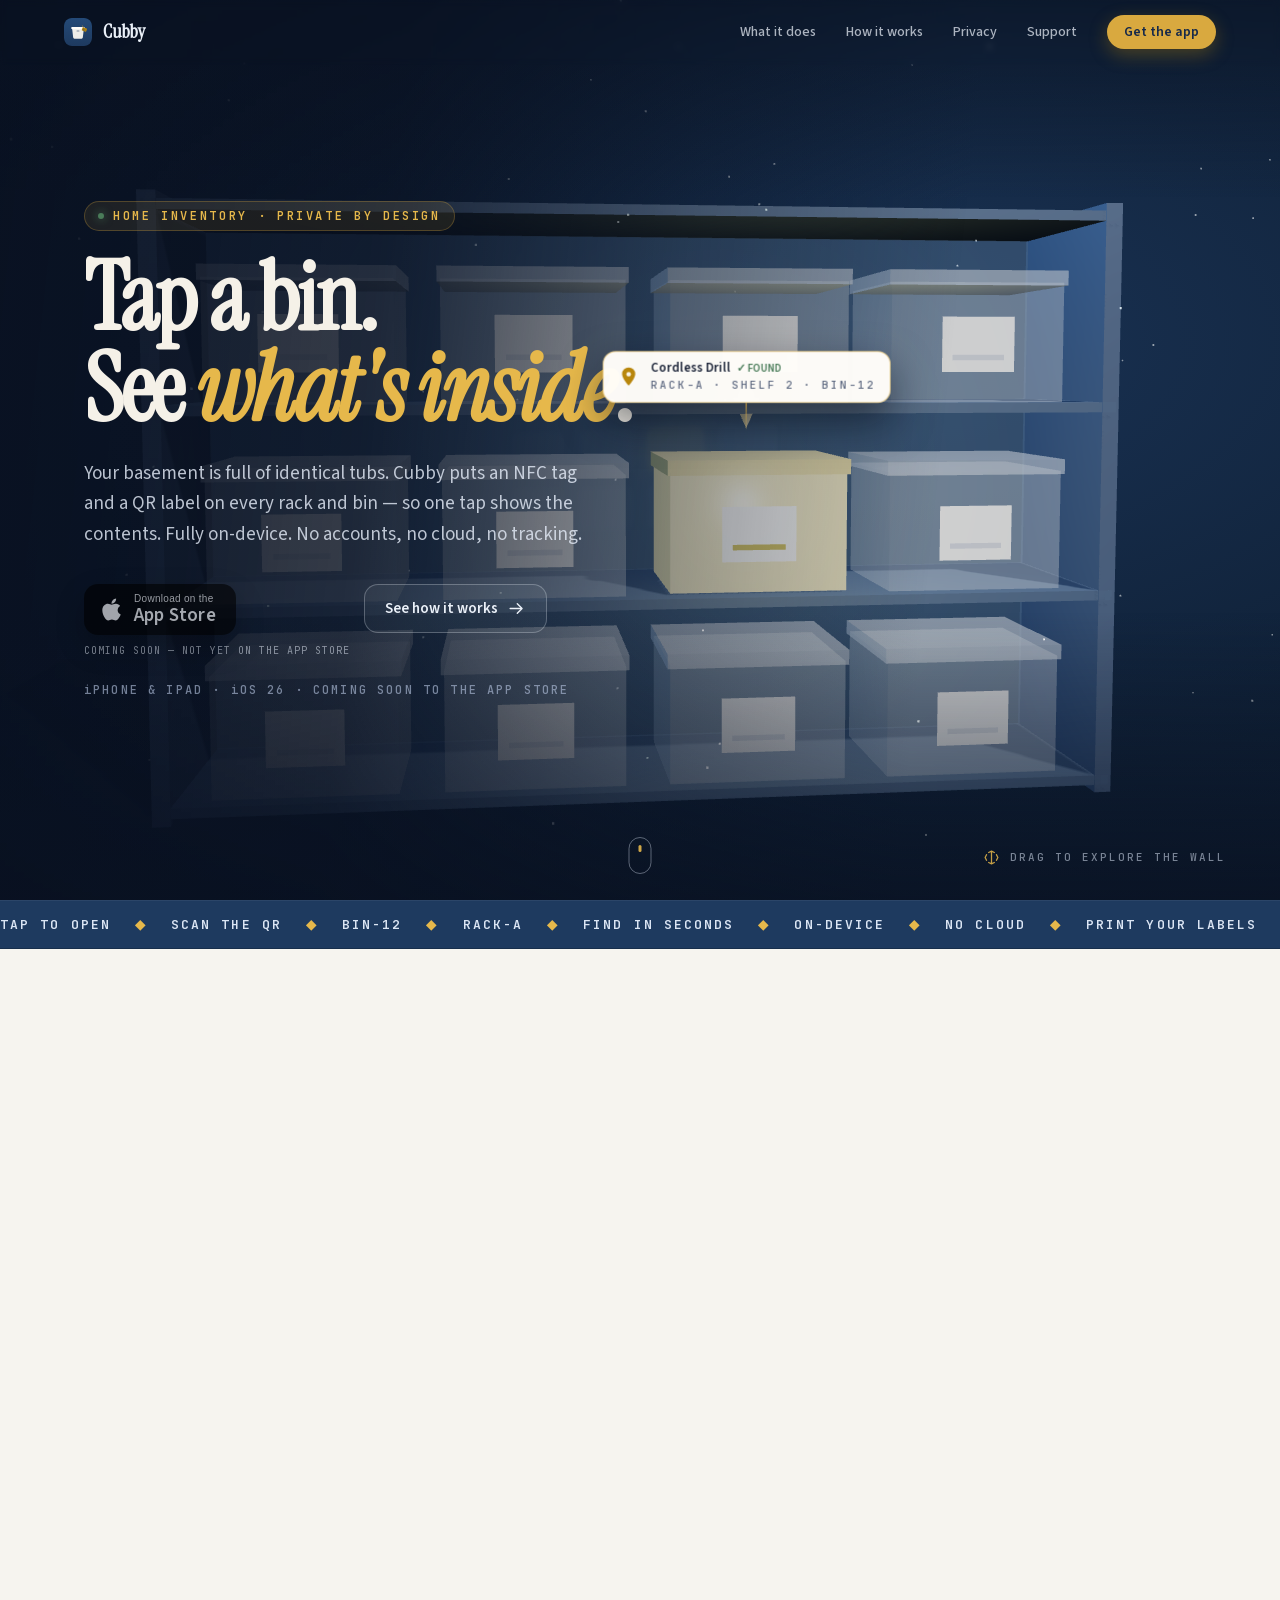
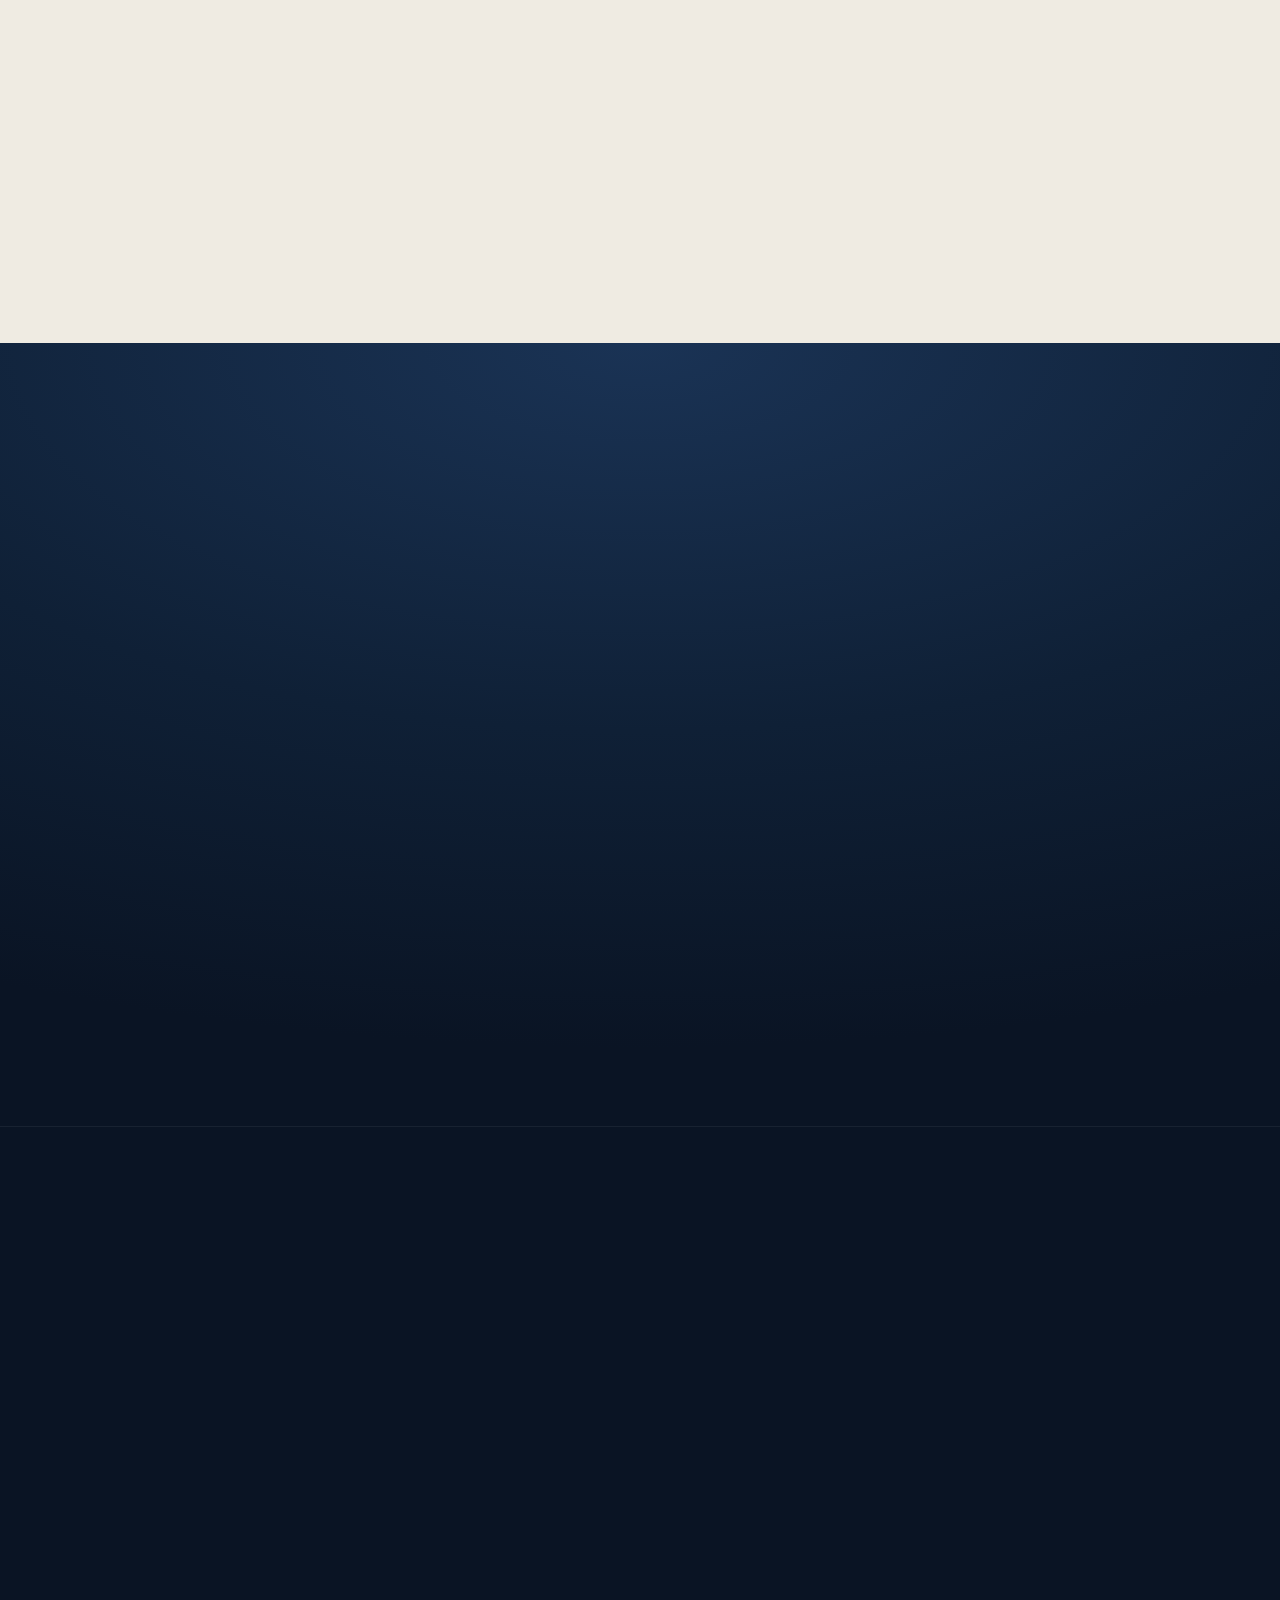
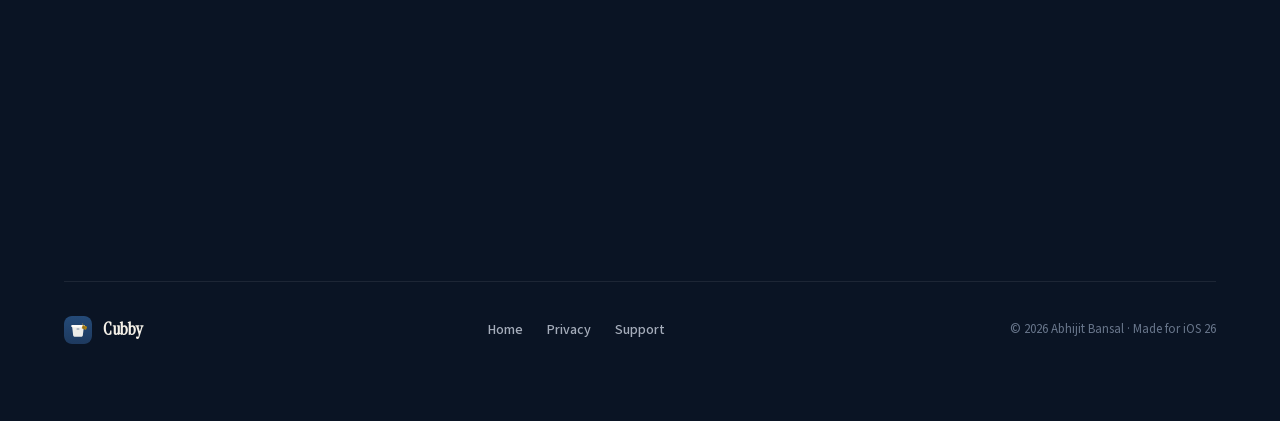
==== commit fa7c6d78: "feat: fix OG unfurl images, add canonical tags, robots.txt, sitemap - Add branded 1200x630 og-image." ====
--- a/index.html
+++ b/index.html
@@ -4,7 +4,8 @@
   <meta charset="utf-8">
   <meta name="viewport" content="width=device-width, initial-scale=1">
   <title>Cubby — find anything in your bins</title>
-  <meta name="description" content="Tap or scan a tub and see exactly what's inside. Cubby keeps a private, on-device inventory of everything in your basement bins — no accounts, no cloud, no tracking.">
+  <meta name="description" content="Tap or scan a tub and see exactly what's inside. Cubby keeps a private, on-device inventory of your basement bins — no accounts, no cloud, no tracking.">
+  <link rel="canonical" href="https://gotcubby.com/">
   <link rel="icon" type="image/svg+xml" href="assets/icon.svg">
   <link rel="apple-touch-icon" href="assets/icon.svg">
   <link rel="stylesheet" href="assets/style.css">
@@ -15,9 +16,15 @@
   <meta property="og:title" content="Cubby — find anything in your bins">
   <meta property="og:description" content="Tap or scan a tub and see what's inside. A private, fully on-device inventory for your basement bins — no accounts, no cloud, no tracking.">
   <meta property="og:url" content="https://gotcubby.com/">
-  <meta property="og:image" content="https://gotcubby.com/assets/icon.svg">
-  <meta name="twitter:card" content="summary">
+  <meta property="og:image" content="https://gotcubby.com/assets/og-image.png">
+  <meta property="og:image:width" content="1200">
+  <meta property="og:image:height" content="630">
+  <meta property="og:image:alt" content="Cubby — find anything in your bins">
+  <meta property="og:locale" content="en_US">
+  <meta name="twitter:card" content="summary_large_image">
   <meta name="twitter:title" content="Cubby — find anything in your bins">
+  <meta name="twitter:description" content="Tap or scan a tub and see what's inside. A private, fully on-device inventory for your basement bins — no accounts, no cloud, no tracking.">
+  <meta name="twitter:image" content="https://gotcubby.com/assets/og-image.png">
 </head>
 <body>
 
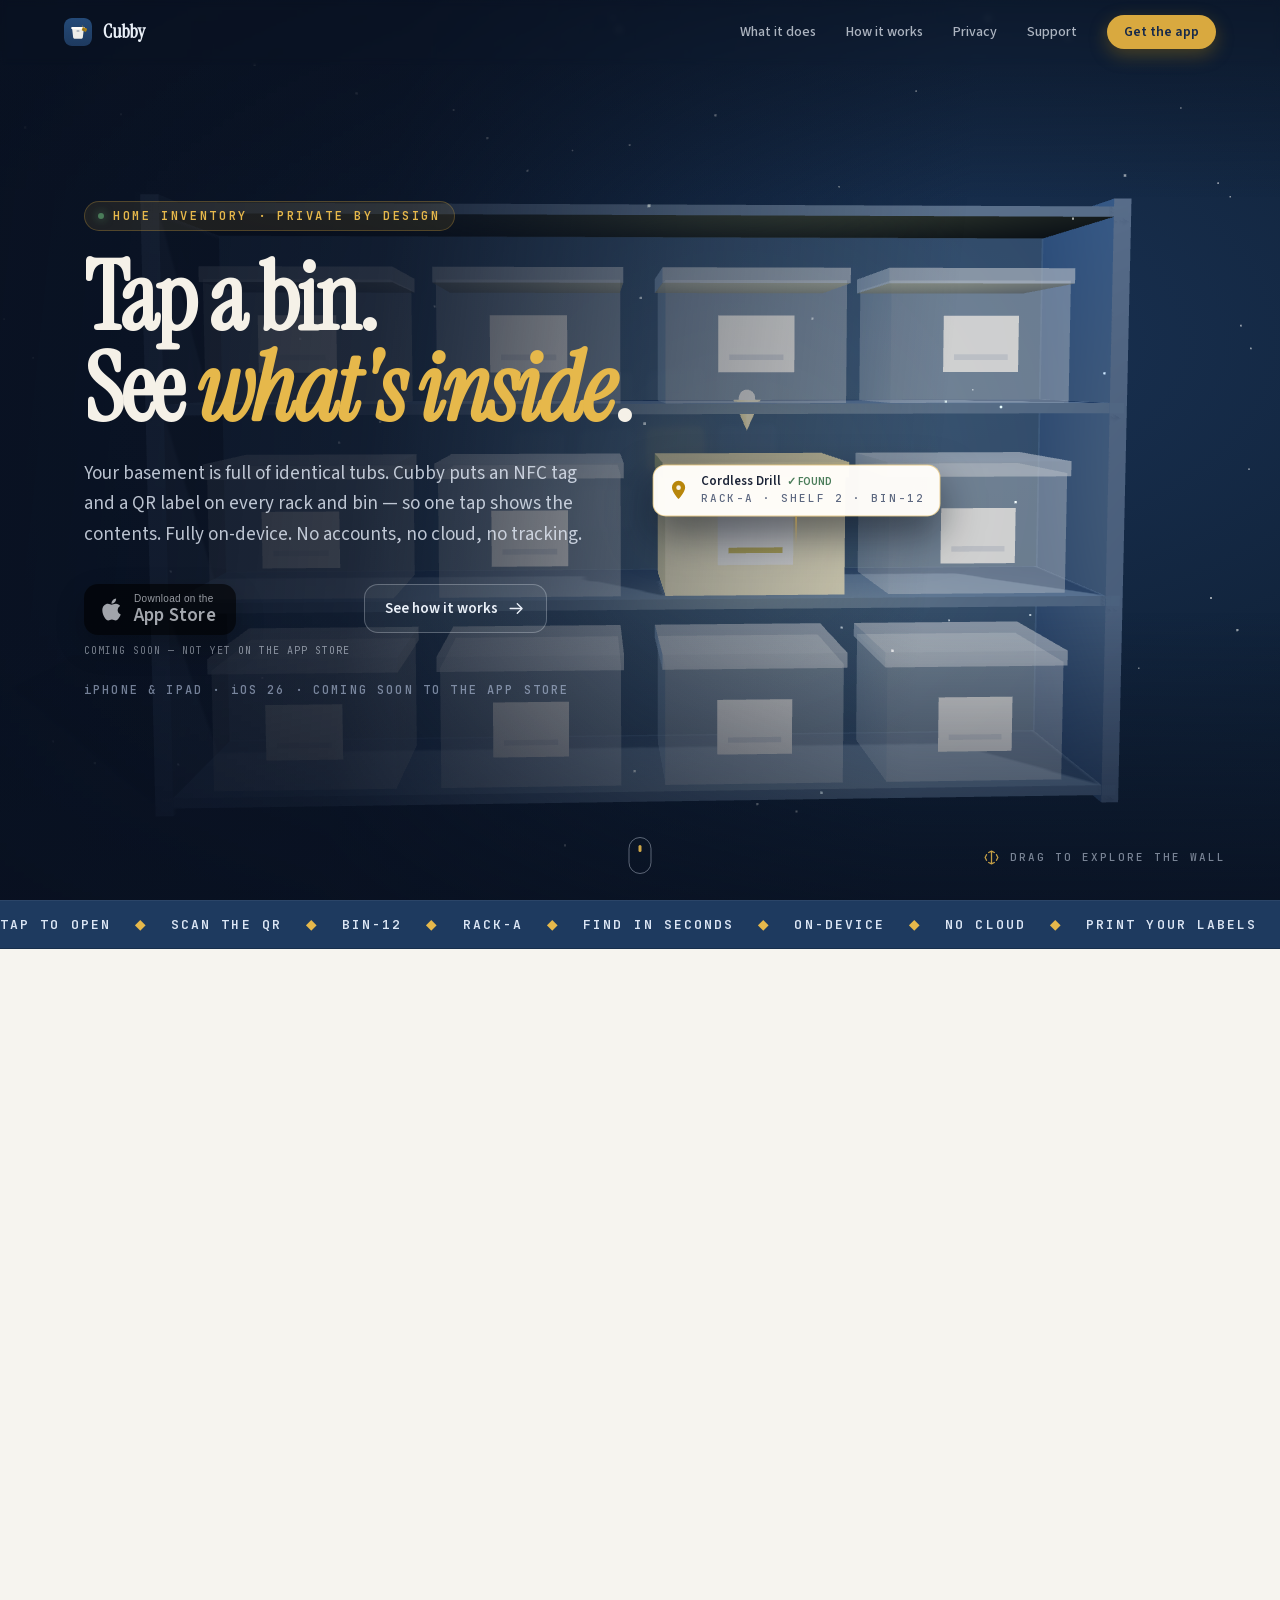
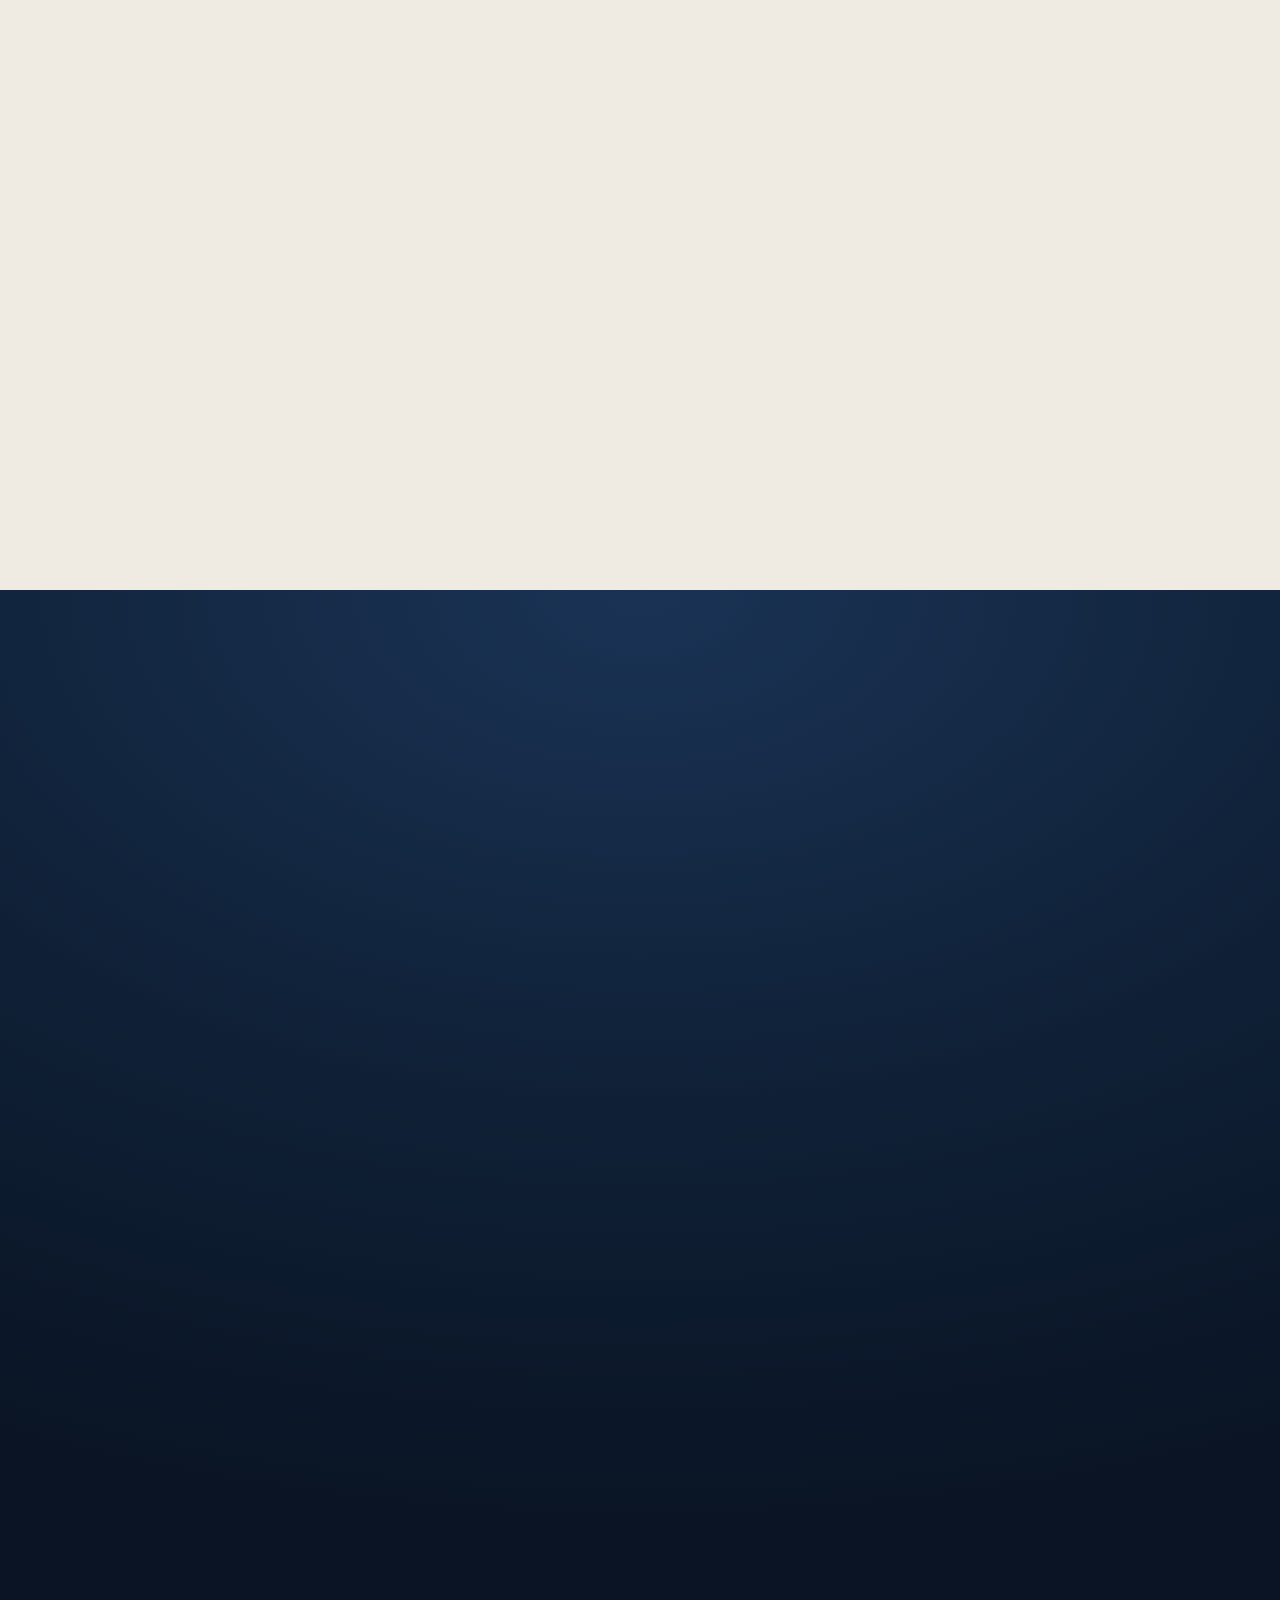
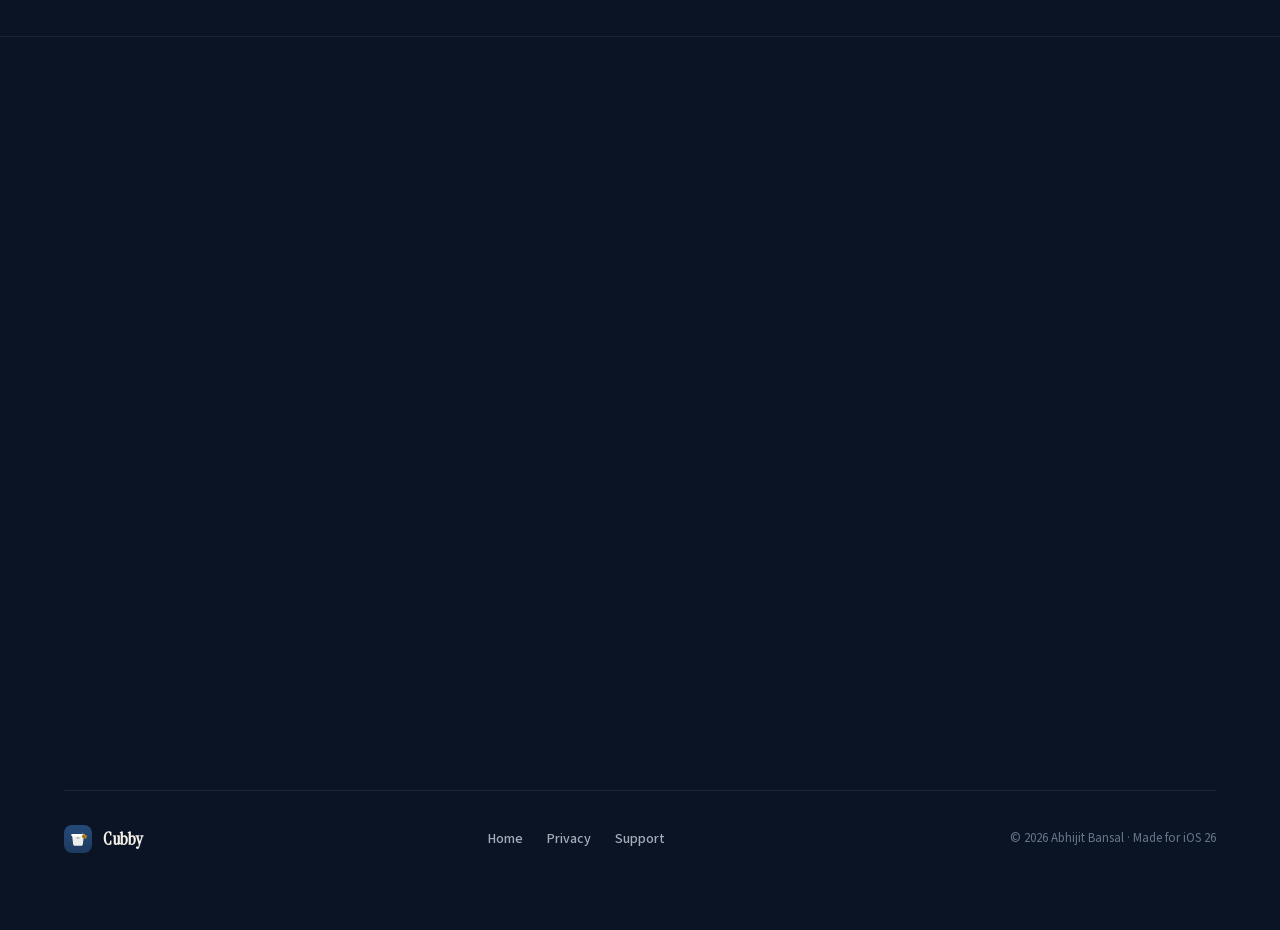
==== commit d5246706: "docs: sync AI architecture explainer + companion site with on-device naming Reuse the existing PR #2" ====
--- a/index.html
+++ b/index.html
@@ -125,6 +125,11 @@
   <path d="M12 3v18M5 8l-2 4 2 4M19 8l2 4-2 4M8 5l4-2 4 2M8 19l4 2 4-2"/>
 </symbol>
 
+<symbol id="i-sparkle" viewBox="0 0 24 24">
+  <path d="M11 3 L13 9 L19 11 L13 13 L11 19 L9 13 L3 11 L9 9 Z" stroke-linejoin="round"/>
+  <path d="M18 15 L18.8 17.2 L21 18 L18.8 18.8 L18 21 L17.2 18.8 L15 18 L17.2 17.2 Z" stroke-linejoin="round"/>
+</symbol>
+
 </defs>
 </svg>
 
@@ -231,7 +236,16 @@
         <div class="card" data-rv data-delay="120">
           <div class="icon-tile icon-tile--sage"><svg class="icon" aria-hidden="true"><use href="#i-camera"></use></svg></div>
           <h3>Add items by camera</h3>
-          <p>Point the camera and on-device Vision suggests a name. A sharpness check rejects blurry shots before they're saved.</p>
+          <p>Point the camera and on-device Vision suggests a name instantly. A sharpness check rejects blurry shots before they're saved.</p>
+        </div>
+
+        <div class="card" data-rv>
+          <div class="card-head">
+            <div class="icon-tile icon-tile--gold"><svg class="icon" aria-hidden="true"><use href="#i-sparkle"></use></svg></div>
+            <span class="pill-new">NEW</span>
+          </div>
+          <h3>Smarter naming, still local</h3>
+          <p>An optional on-device AI model — downloaded once from Apple, never the cloud — looks closer at what you photographed and upgrades vague names to specific ones. It runs entirely on your phone.</p>
         </div>
 
         <div class="card" data-rv>
@@ -415,6 +429,11 @@
           <svg class="icon" aria-hidden="true"><use href="#i-cloud-off"></use></svg>
           <h3>No cross-device sync</h3>
           <p>Your inventory lives on the one device — no account, no Cubby server, no iCloud sync of its own.</p>
+        </div>
+        <div class="private-card" data-rv data-delay="300">
+          <svg class="icon" aria-hidden="true"><use href="#i-sparkle"></use></svg>
+          <h3>AI runs on your phone</h3>
+          <p>The naming model is a one-time download straight from Apple — never a Cubby server — and every photo it looks at stays on-device. Nothing about it or your items is ever sent anywhere.</p>
         </div>
       </div>
     </div>
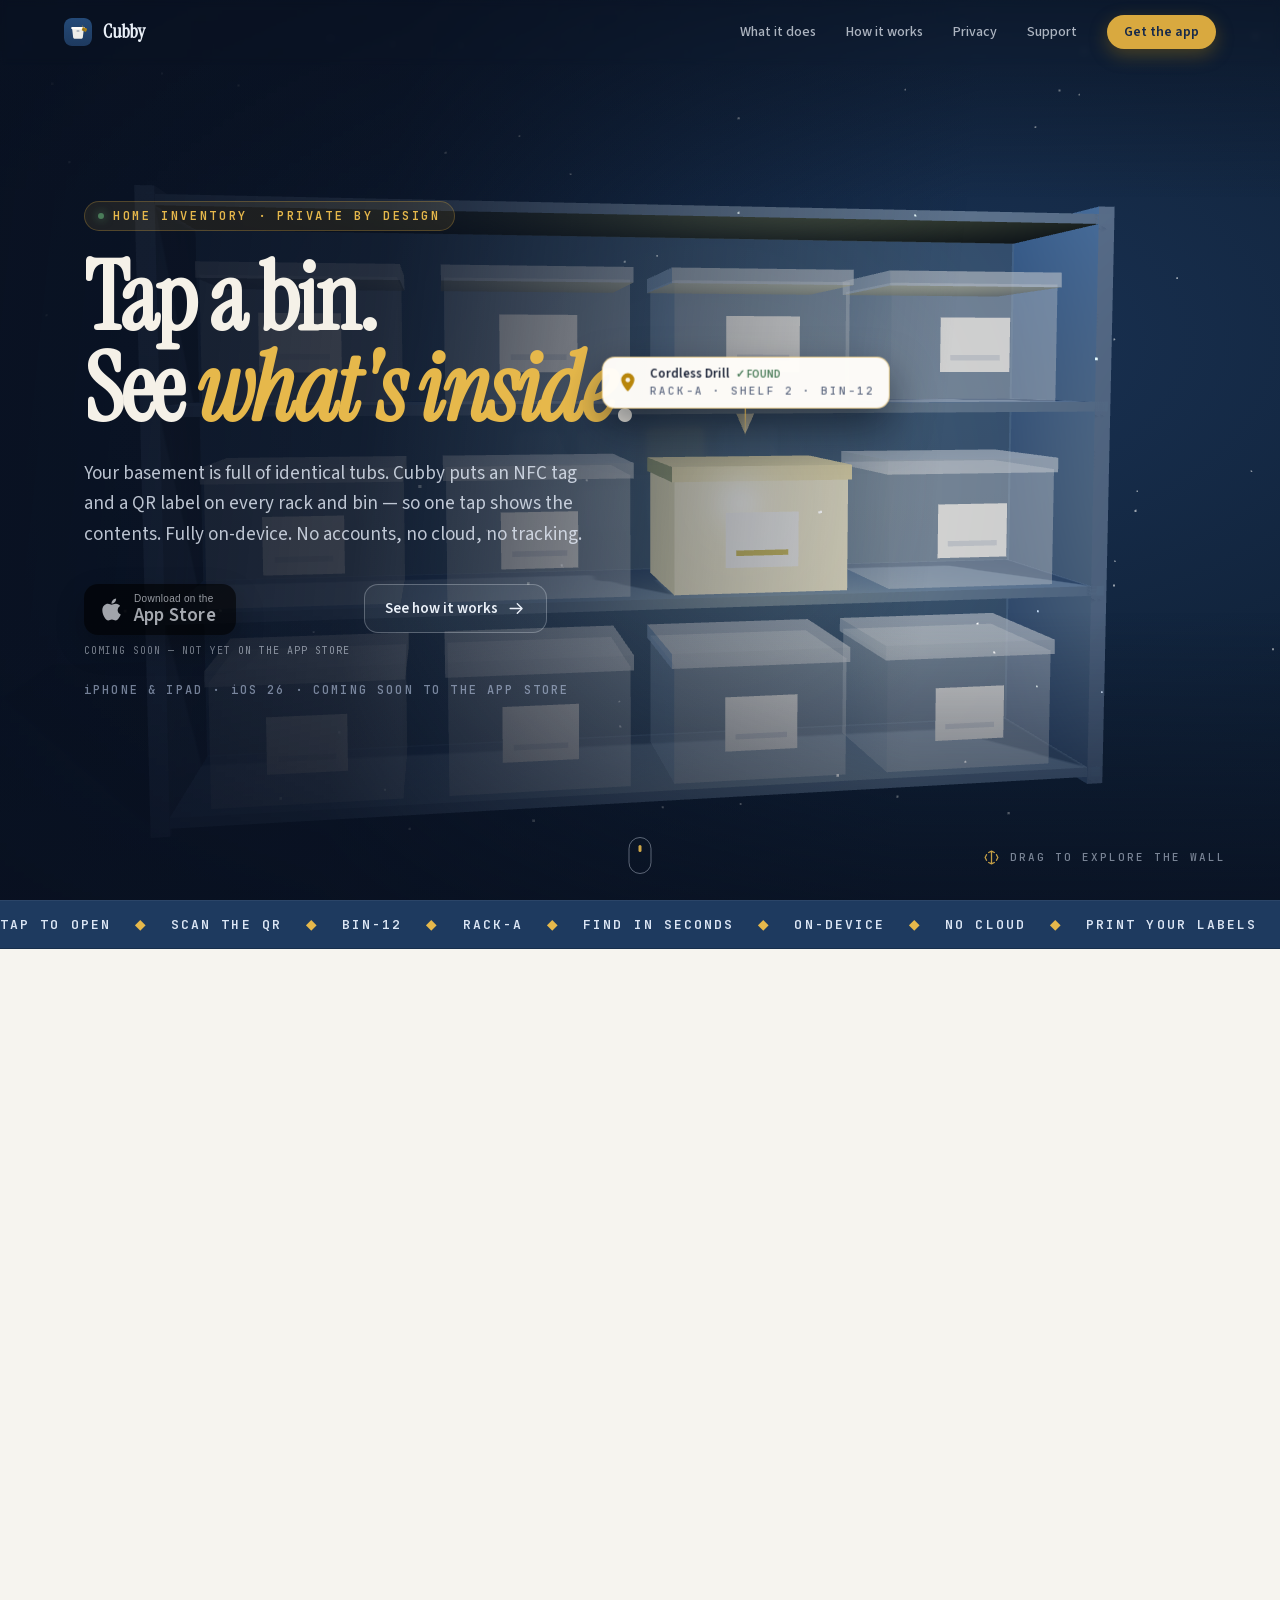
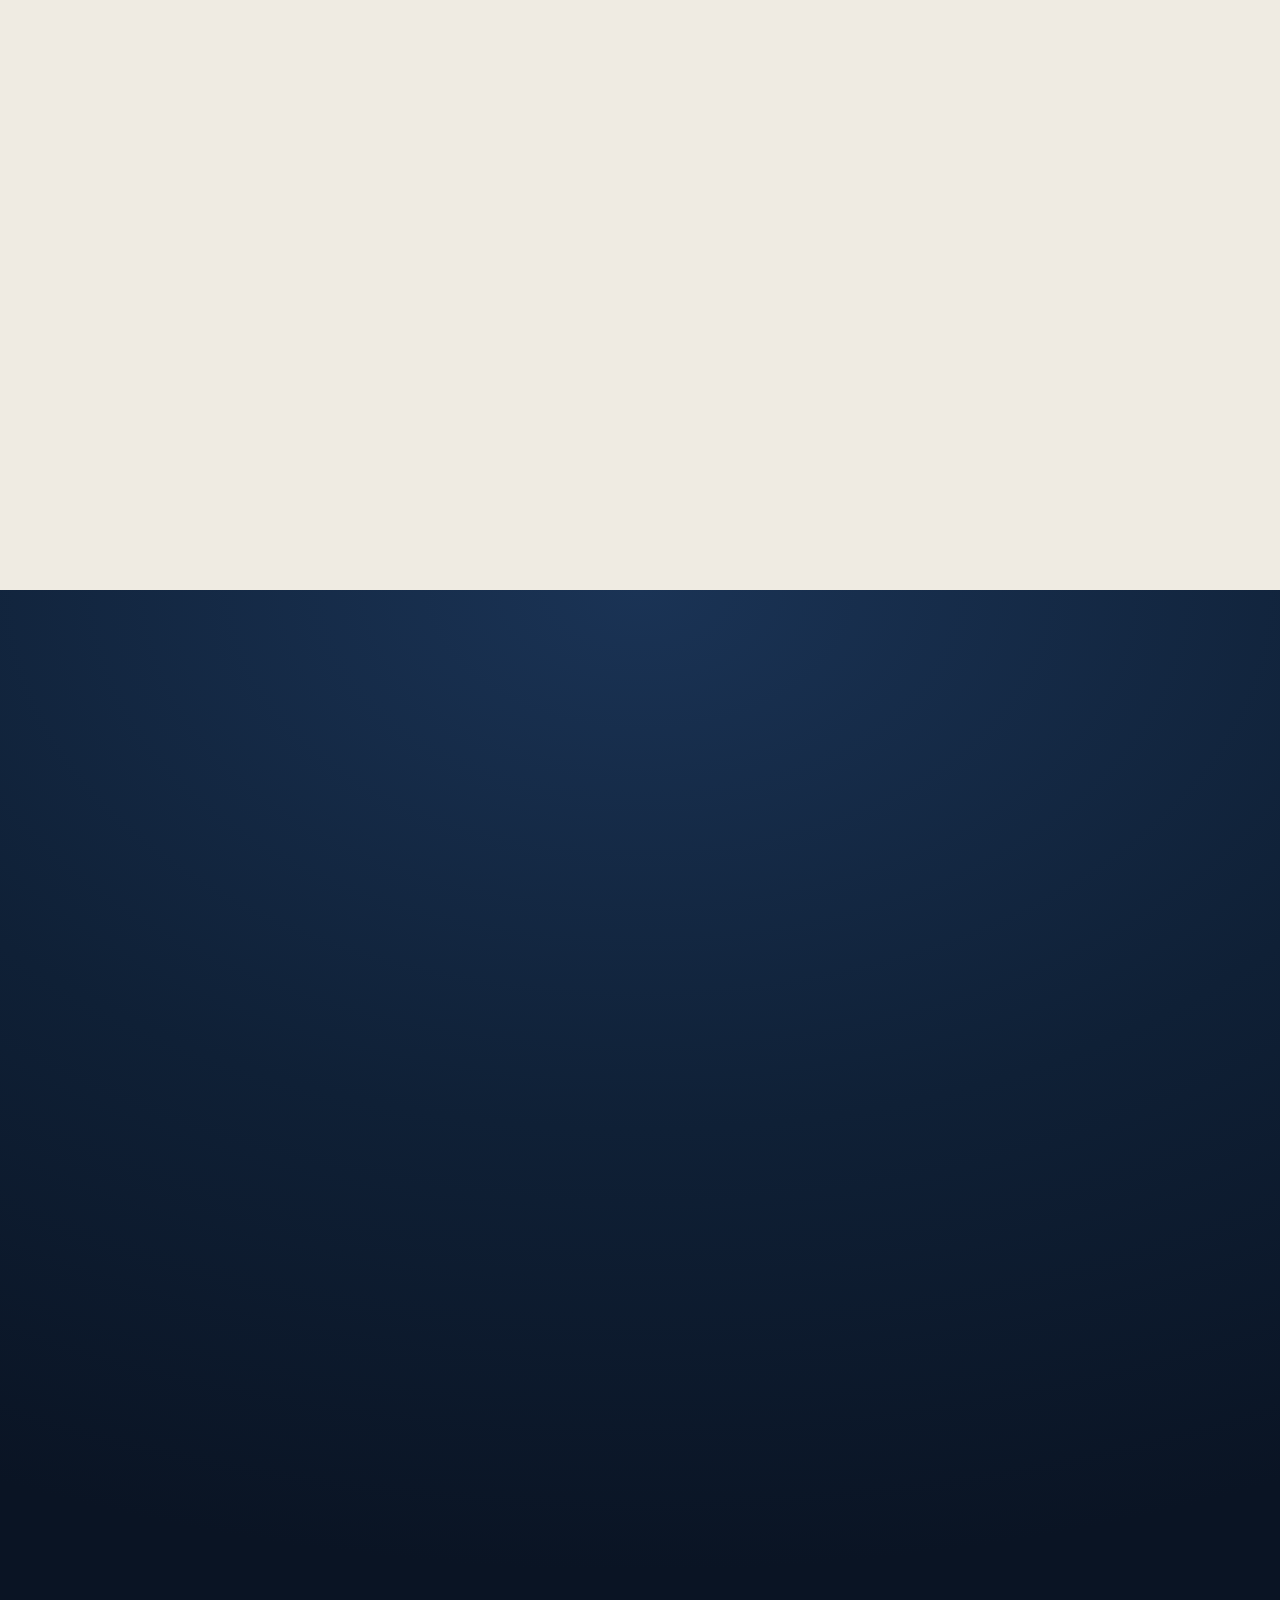
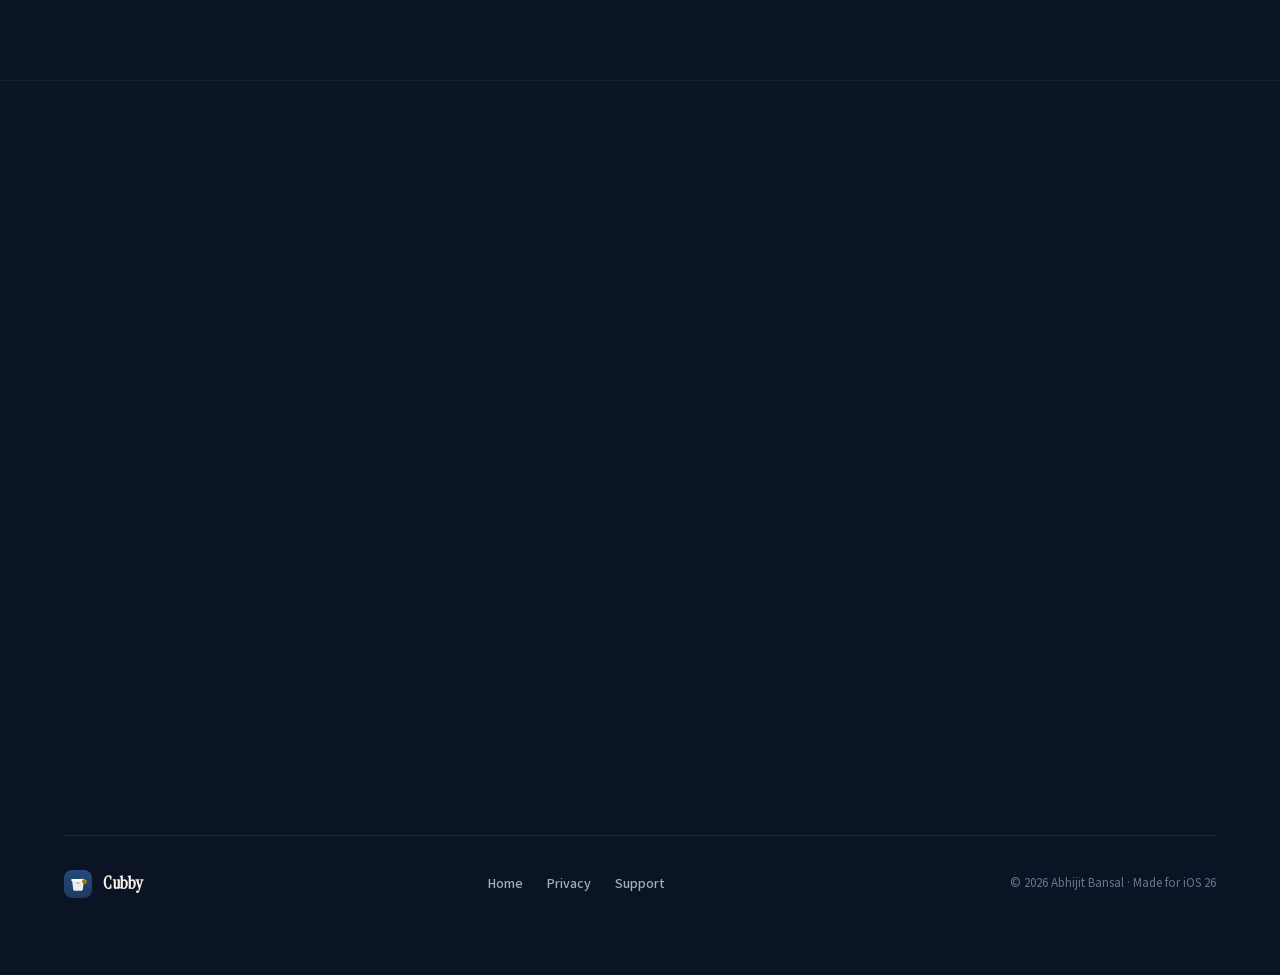
==== commit 880d7c9b: "fix(site): drop false "no cross-device sync" claim from index.html The 0.3.0 doc-sync pass (c5f7054)" ====
--- a/index.html
+++ b/index.html
@@ -427,8 +427,8 @@
         </div>
         <div class="private-card" data-rv data-delay="200">
           <svg class="icon" aria-hidden="true"><use href="#i-cloud-off"></use></svg>
-          <h3>No cross-device sync</h3>
-          <p>Your inventory lives on the one device — no account, no Cubby server, no iCloud sync of its own.</p>
+          <h3>No Cubby server, ever</h3>
+          <p>Sync is off by default and your inventory lives on the one device. Turn on optional iCloud sync in Settings and it travels through your own iCloud — never a Cubby server.</p>
         </div>
         <div class="private-card" data-rv data-delay="300">
           <svg class="icon" aria-hidden="true"><use href="#i-sparkle"></use></svg>
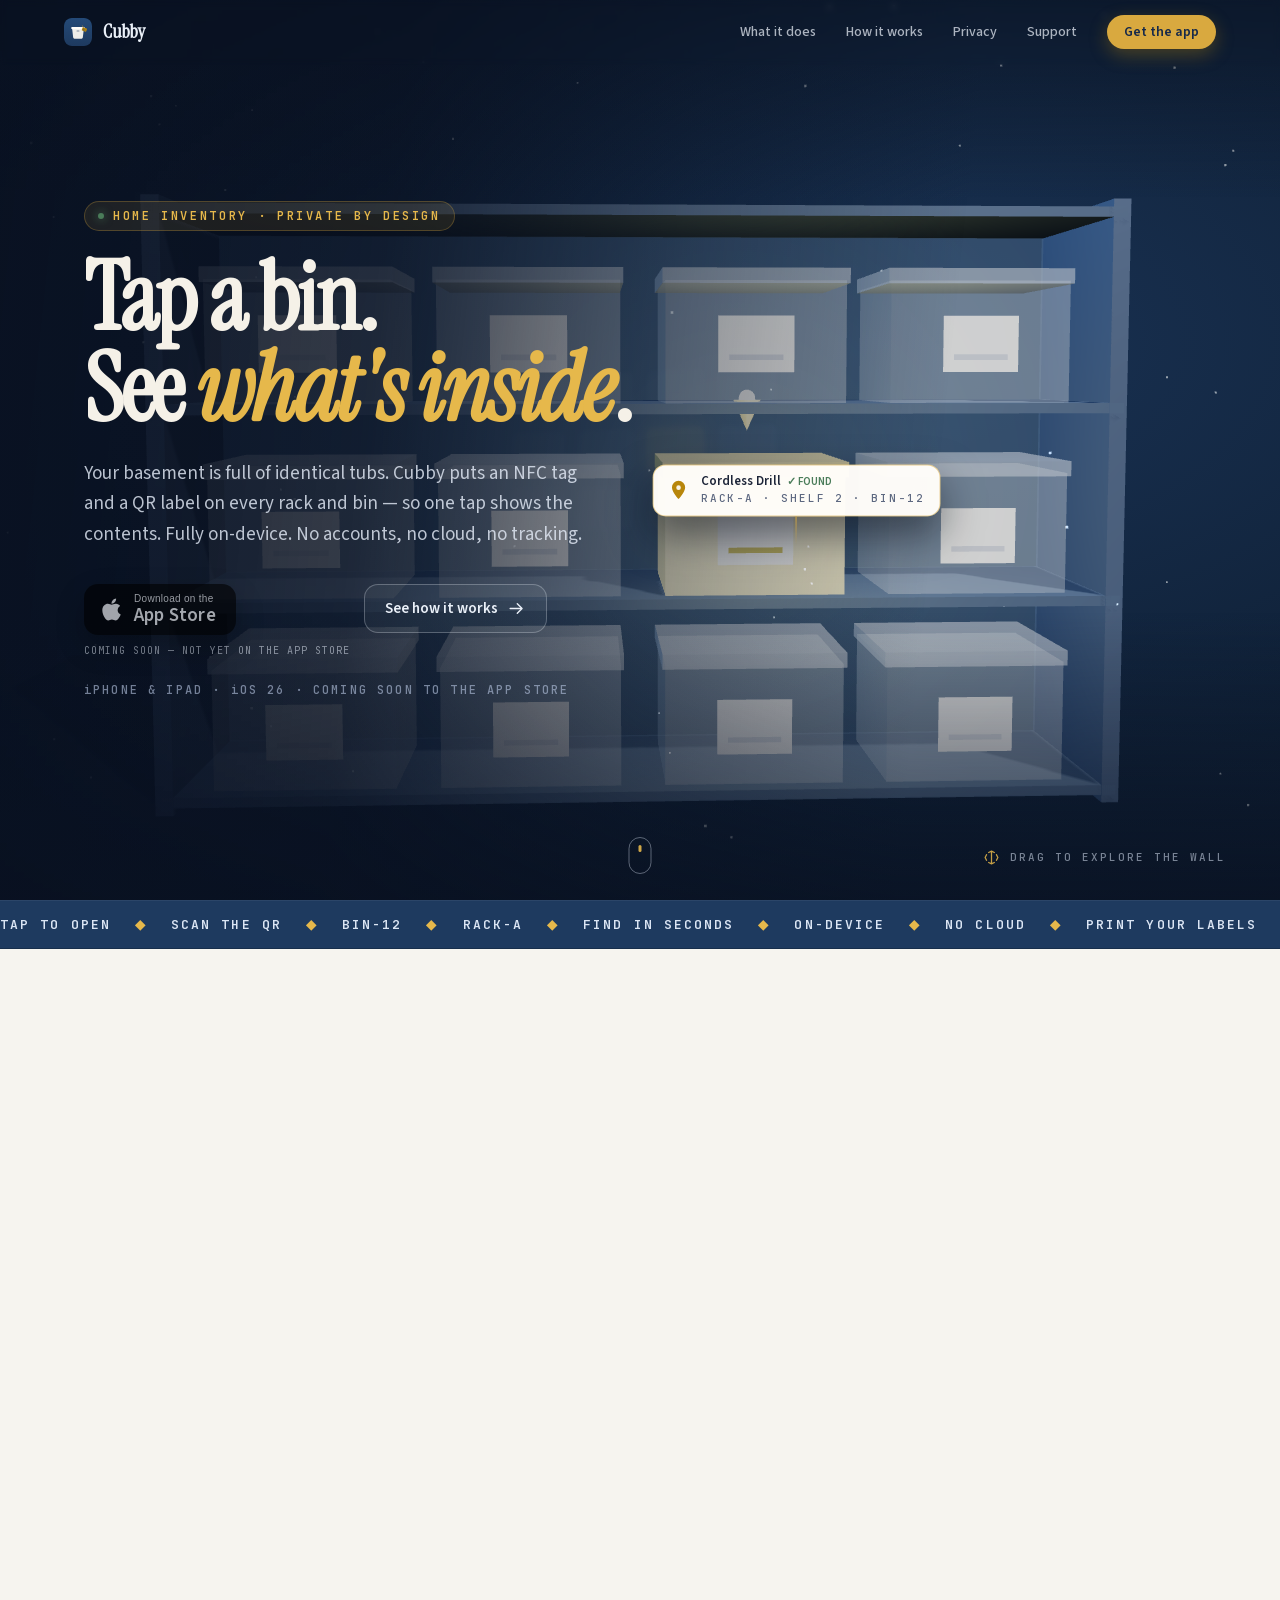
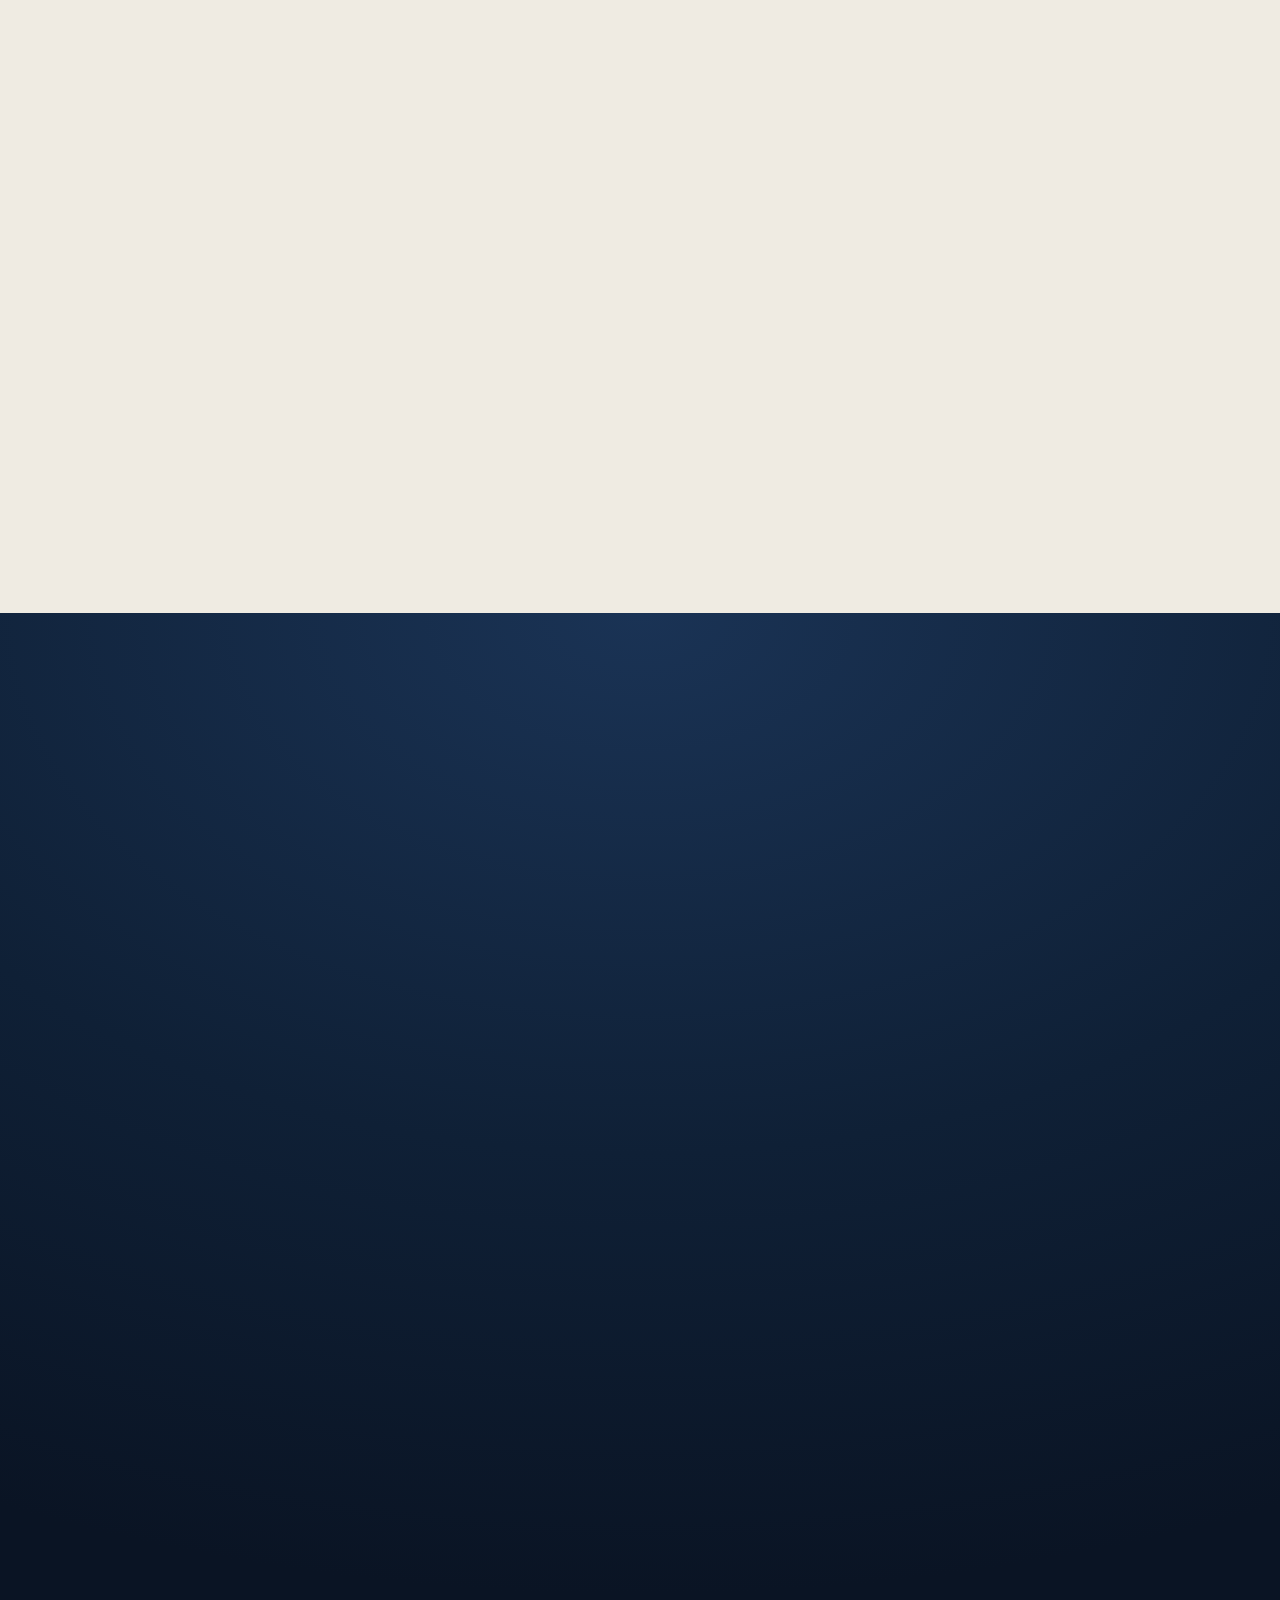
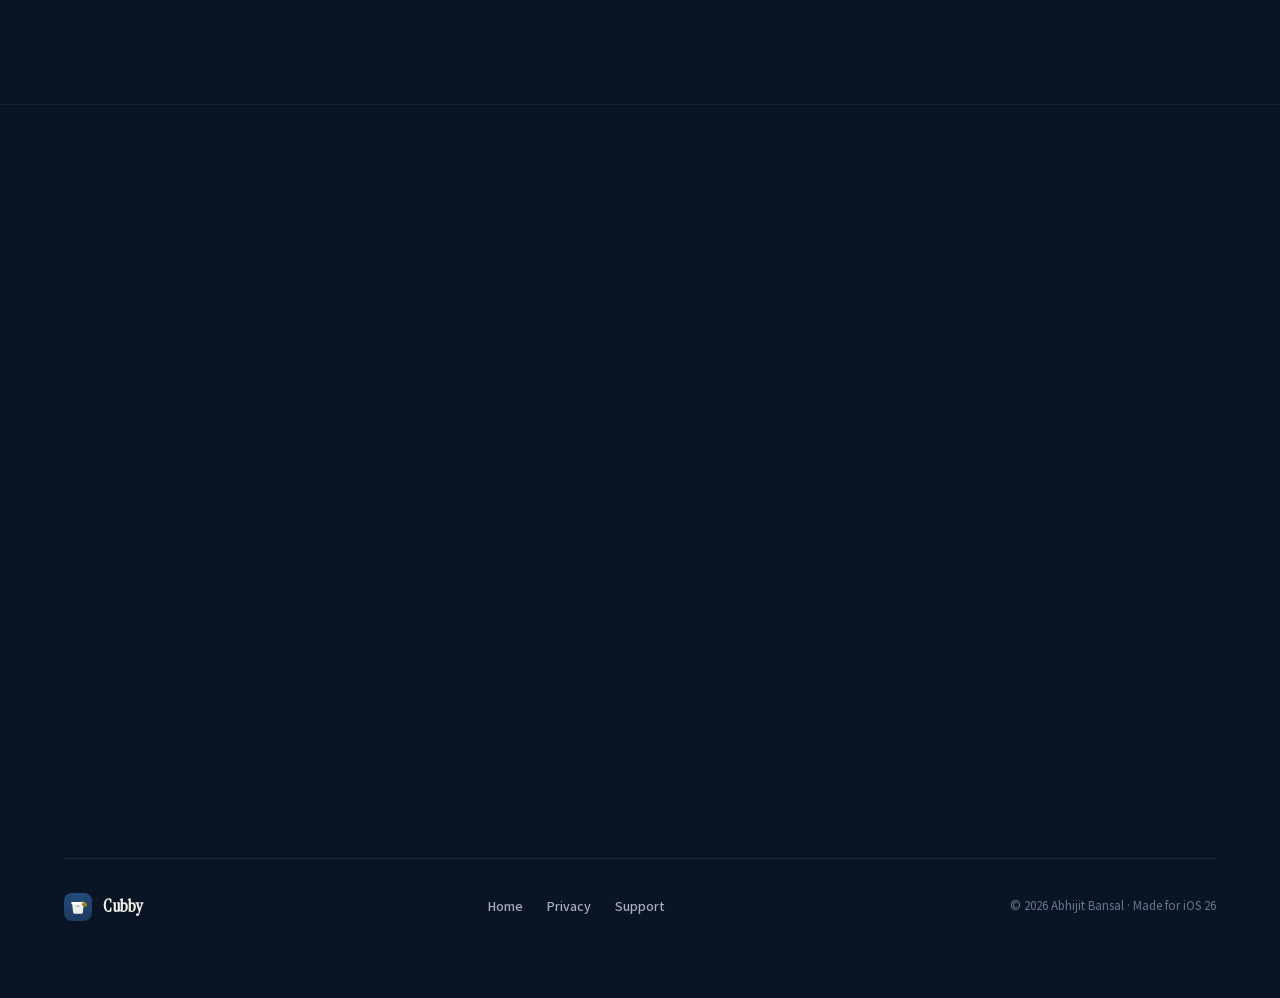
==== commit dd83ae68: "docs(phase0): soften site blur-gate copy; cross-ref privacy-label rationale in release runbook Compl" ====
--- a/index.html
+++ b/index.html
@@ -236,7 +236,7 @@
         <div class="card" data-rv data-delay="120">
           <div class="icon-tile icon-tile--sage"><svg class="icon" aria-hidden="true"><use href="#i-camera"></use></svg></div>
           <h3>Add items by camera</h3>
-          <p>Point the camera and on-device Vision suggests a name instantly. A sharpness check rejects blurry shots before they're saved.</p>
+          <p>Point the camera and on-device Vision suggests a name instantly. A sharpness check flags blurry shots so you can retake before saving.</p>
         </div>
 
         <div class="card" data-rv>
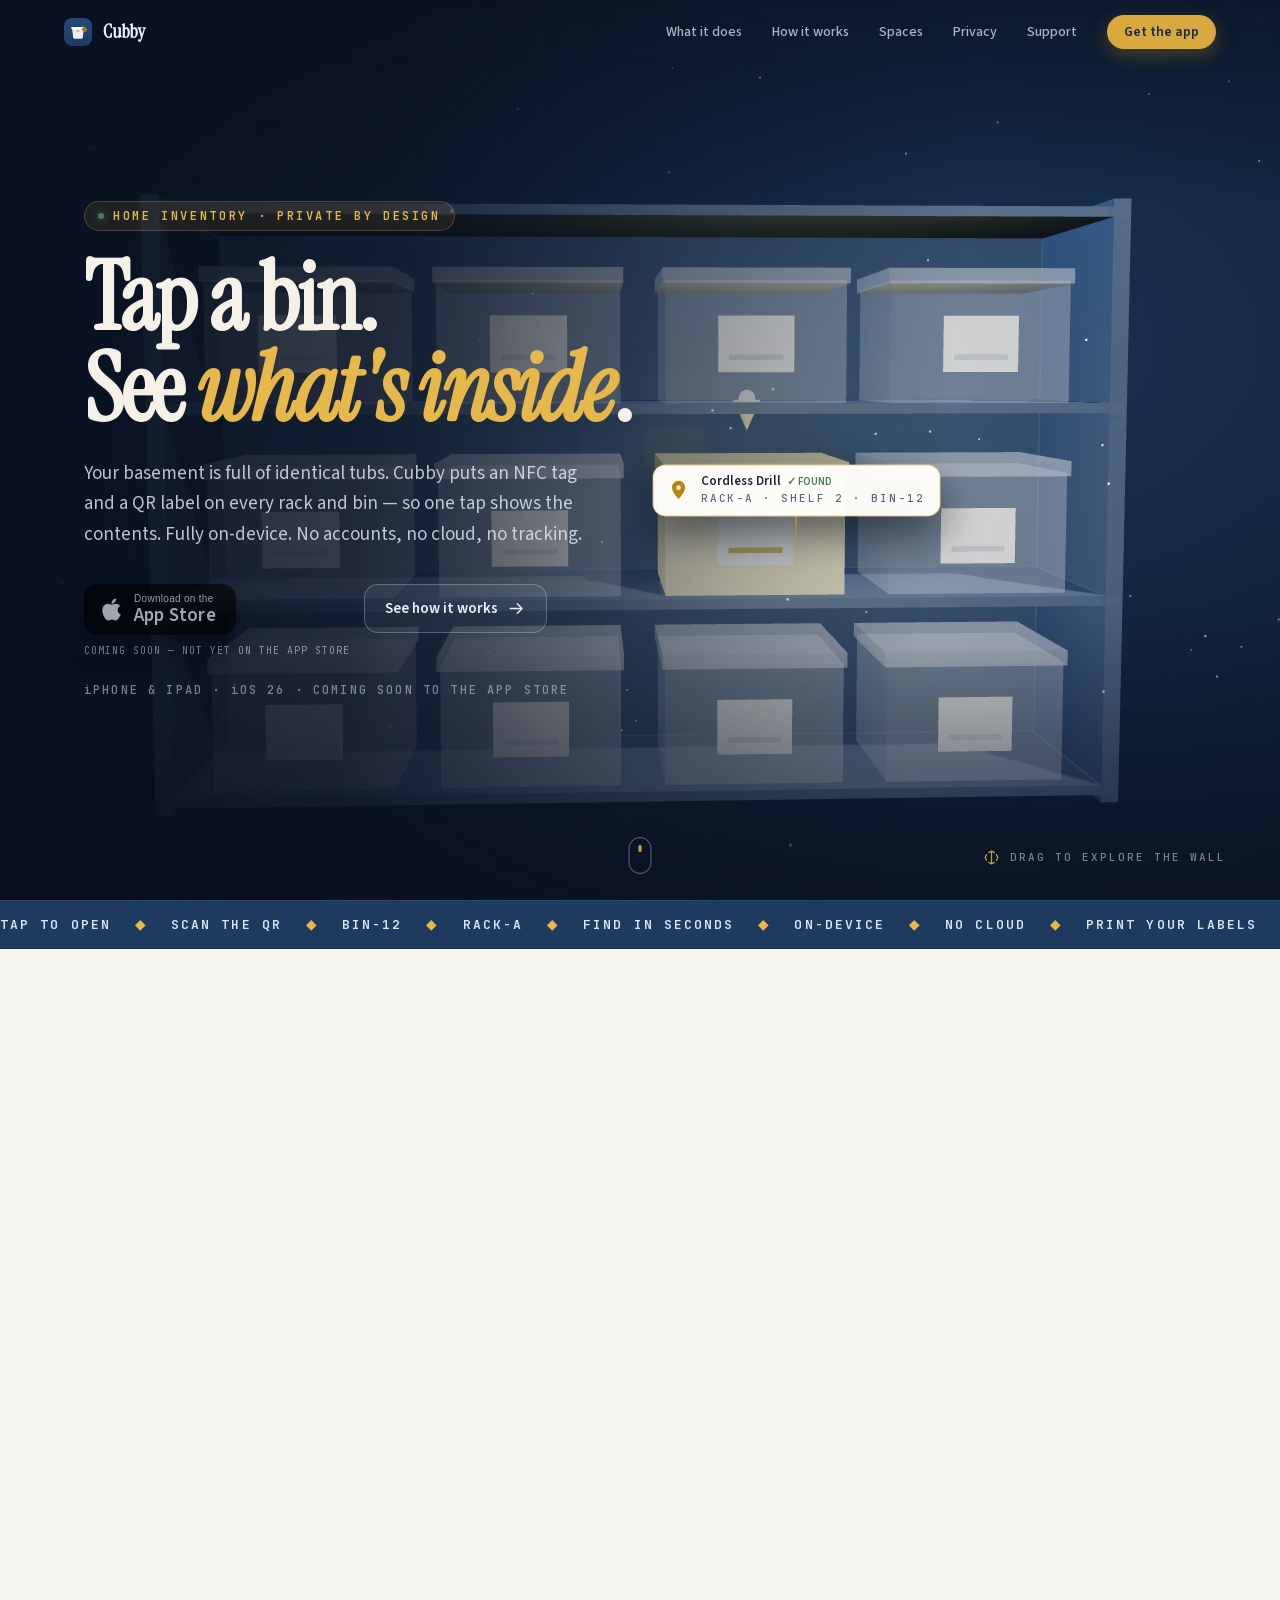
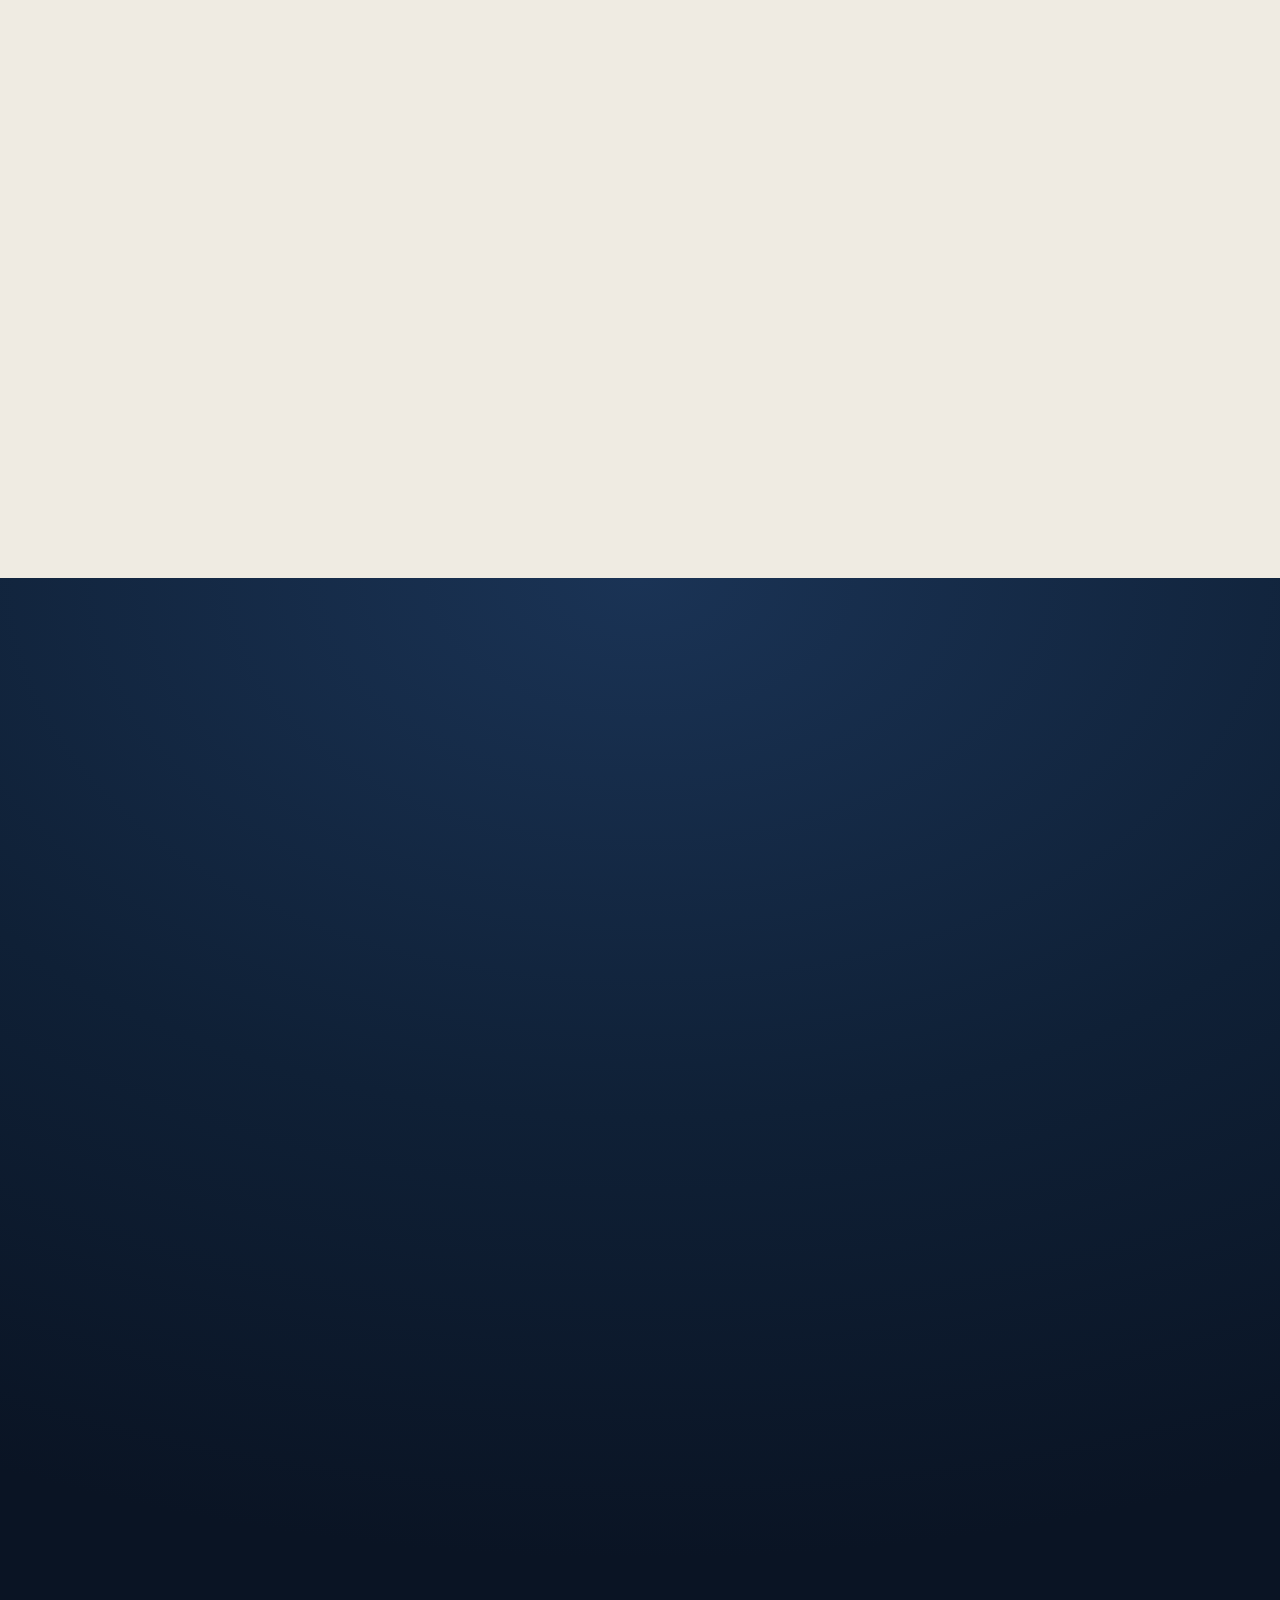
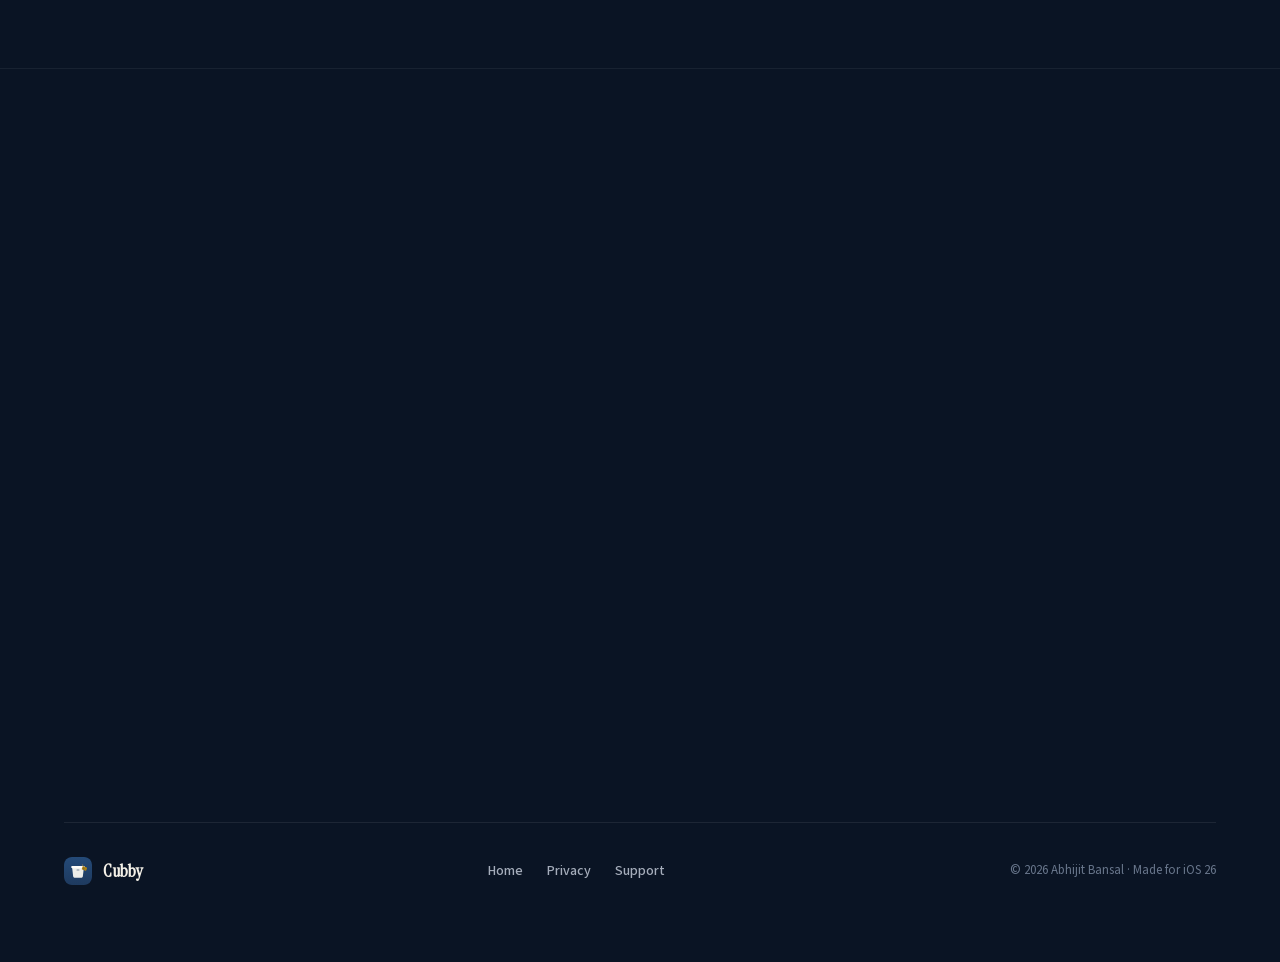
==== commit a6bac3a9: "docs(phase5): launch marketing pass + committed wave device-test checklist - Site: new 'What will yo" ====
--- a/index.html
+++ b/index.html
@@ -3,8 +3,8 @@
 <head>
   <meta charset="utf-8">
   <meta name="viewport" content="width=device-width, initial-scale=1">
-  <title>Cubby — find anything in your bins</title>
-  <meta name="description" content="Tap or scan a tub and see exactly what's inside. Cubby keeps a private, on-device inventory of your basement bins — no accounts, no cloud, no tracking.">
+  <title>Cubby — find anything in your bins, pantry, or garage</title>
+  <meta name="description" content="Tap or scan a bin and see exactly what's inside. Cubby keeps a private, on-device inventory of your pantry, freezer, garage, or closet — no accounts, no cloud, no tracking.">
   <link rel="canonical" href="https://gotcubby.com/">
   <link rel="icon" type="image/svg+xml" href="assets/icon.svg">
   <link rel="apple-touch-icon" href="assets/icon.svg">
@@ -143,6 +143,7 @@
     <div class="links">
       <a href="#features" data-nav-dim>What it does</a>
       <a href="#how" data-nav-dim>How it works</a>
+      <a href="#spaces" data-nav-dim>Spaces</a>
       <a href="privacy.html" data-nav-dim>Privacy</a>
       <a href="support.html" data-nav-dim>Support</a>
       <a class="cta-pill" href="#download">Get the app</a>
@@ -342,6 +343,77 @@
           <p>Tap a tag, scan a QR, or search by name. Cubby tells you which bin on which rack — no more digging.</p>
         </div>
       </div>
+    </div>
+  </section>
+
+  <section class="features" id="spaces">
+    <div class="container">
+      <div class="features-head">
+        <div class="eyebrow" data-rv>SPACES</div>
+        <div class="section-head" data-rv data-delay="80"><h2>What will you<br><em>organize?</em></h2></div>
+        <p class="section-intro" data-rv data-delay="150">Cubby isn't only for the basement. Pick a space when you set up a rack and Cubby speaks its language — shelves and baskets, not racks and tubs — with onboarding starter spaces to match.</p>
+      </div>
+
+      <div class="features-grid">
+
+        <div class="card" data-rv>
+          <div class="icon-tile icon-tile--gold"><svg class="icon" aria-hidden="true"><use href="#i-inventory"></use></svg></div>
+          <h3>Pantry</h3>
+          <p>Shelves and baskets, not racks and tubs. Track expiry dates, keep a running low list, and scan a barcode instead of typing in every can and box.</p>
+        </div>
+
+        <div class="card" data-rv data-delay="60">
+          <div class="icon-tile icon-tile--slate"><svg class="icon" aria-hidden="true"><use href="#i-category"></use></svg></div>
+          <h3>Freezer</h3>
+          <p>Every bag and container gets its own tag, so nothing gets forgotten at the bottom for two winters. Expiry banding flags what to eat first.</p>
+        </div>
+
+        <div class="card" data-rv data-delay="120">
+          <div class="icon-tile icon-tile--rose"><svg class="icon" aria-hidden="true"><use href="#i-swap"></use></svg></div>
+          <h3>Garage</h3>
+          <p>Tools, hardware, and holiday decorations on tagged shelves and drawers — lend a ladder to a neighbor with a due-date reminder to get it back.</p>
+        </div>
+
+        <div class="card" data-rv>
+          <div class="icon-tile icon-tile--sage"><svg class="icon" aria-hidden="true"><use href="#i-add-photo"></use></svg></div>
+          <h3>Closet</h3>
+          <p>Seasonal swap made findable: photograph what's boxed up, tag the bin, and search by name instead of digging through totes in the attic.</p>
+        </div>
+
+        <div class="card" data-rv data-delay="60">
+          <div class="icon-tile icon-tile--slate"><svg class="icon" aria-hidden="true"><use href="#i-print"></use></svg></div>
+          <h3>Office</h3>
+          <p>Cables, spare parts, and supplies live on labeled shelves and in baskets — search finds the right cable before you tear a closet apart.</p>
+        </div>
+
+        <div class="card" data-rv data-delay="120">
+          <div class="icon-tile icon-tile--gold"><svg class="icon" aria-hidden="true"><use href="#i-sparkle"></use></svg></div>
+          <h3>Craft room</h3>
+          <p>Yarn, fabric, beads, and half-finished projects — Collections group supplies across bins so a project's whole kit is one tap away.</p>
+        </div>
+
+        <div class="card" data-rv>
+          <div class="icon-tile icon-tile--slate"><svg class="icon" aria-hidden="true"><use href="#i-search"></use></svg></div>
+          <h3>Collections</h3>
+          <p>LEGO sets, board games, wine, trading cards — tag a box, snap a photo, add custom fields for value or vintage, and see the whole collection in one list.</p>
+        </div>
+
+        <div class="card" data-rv data-delay="60">
+          <div class="icon-tile icon-tile--rose"><svg class="icon" aria-hidden="true"><use href="#i-near-me"></use></svg></div>
+          <h3>Moving &amp; emergency prep</h3>
+          <p>Label moving boxes once and search which one has the coffee maker before you unpack the rest — the same tags work for a go-bag you hope never to open.</p>
+        </div>
+
+        <div class="card card--navy" data-rv data-delay="120">
+          <div class="card-pulse" aria-hidden="true"><span></span><span></span></div>
+          <div class="icon-tile"><svg class="icon" aria-hidden="true"><use href="#i-sell"></use></svg></div>
+          <h3>Cubby for work</h3>
+          <p>Running a small storeroom solo? Custom fields for Supplier, SKU, PO #, Cost, Model, and Warranty until turn a rack into stockroom software — and CSV/JSON export carries every field, tag, and loan record out with you.</p>
+        </div>
+
+      </div>
+
+      <p class="section-intro" data-rv data-delay="180">Other NFC organizers stop at the tag. Cubby pairs NFC with a printed QR label and a short code so a scan never fails, points a camera at anything and suggests a name with AI that runs entirely on your phone, and keeps a true rack → bin → item hierarchy instead of one flat list. No account to create, no monthly subscription — and every custom field, tag, and loan record travels with you in a complete export.</p>
     </div>
   </section>
 
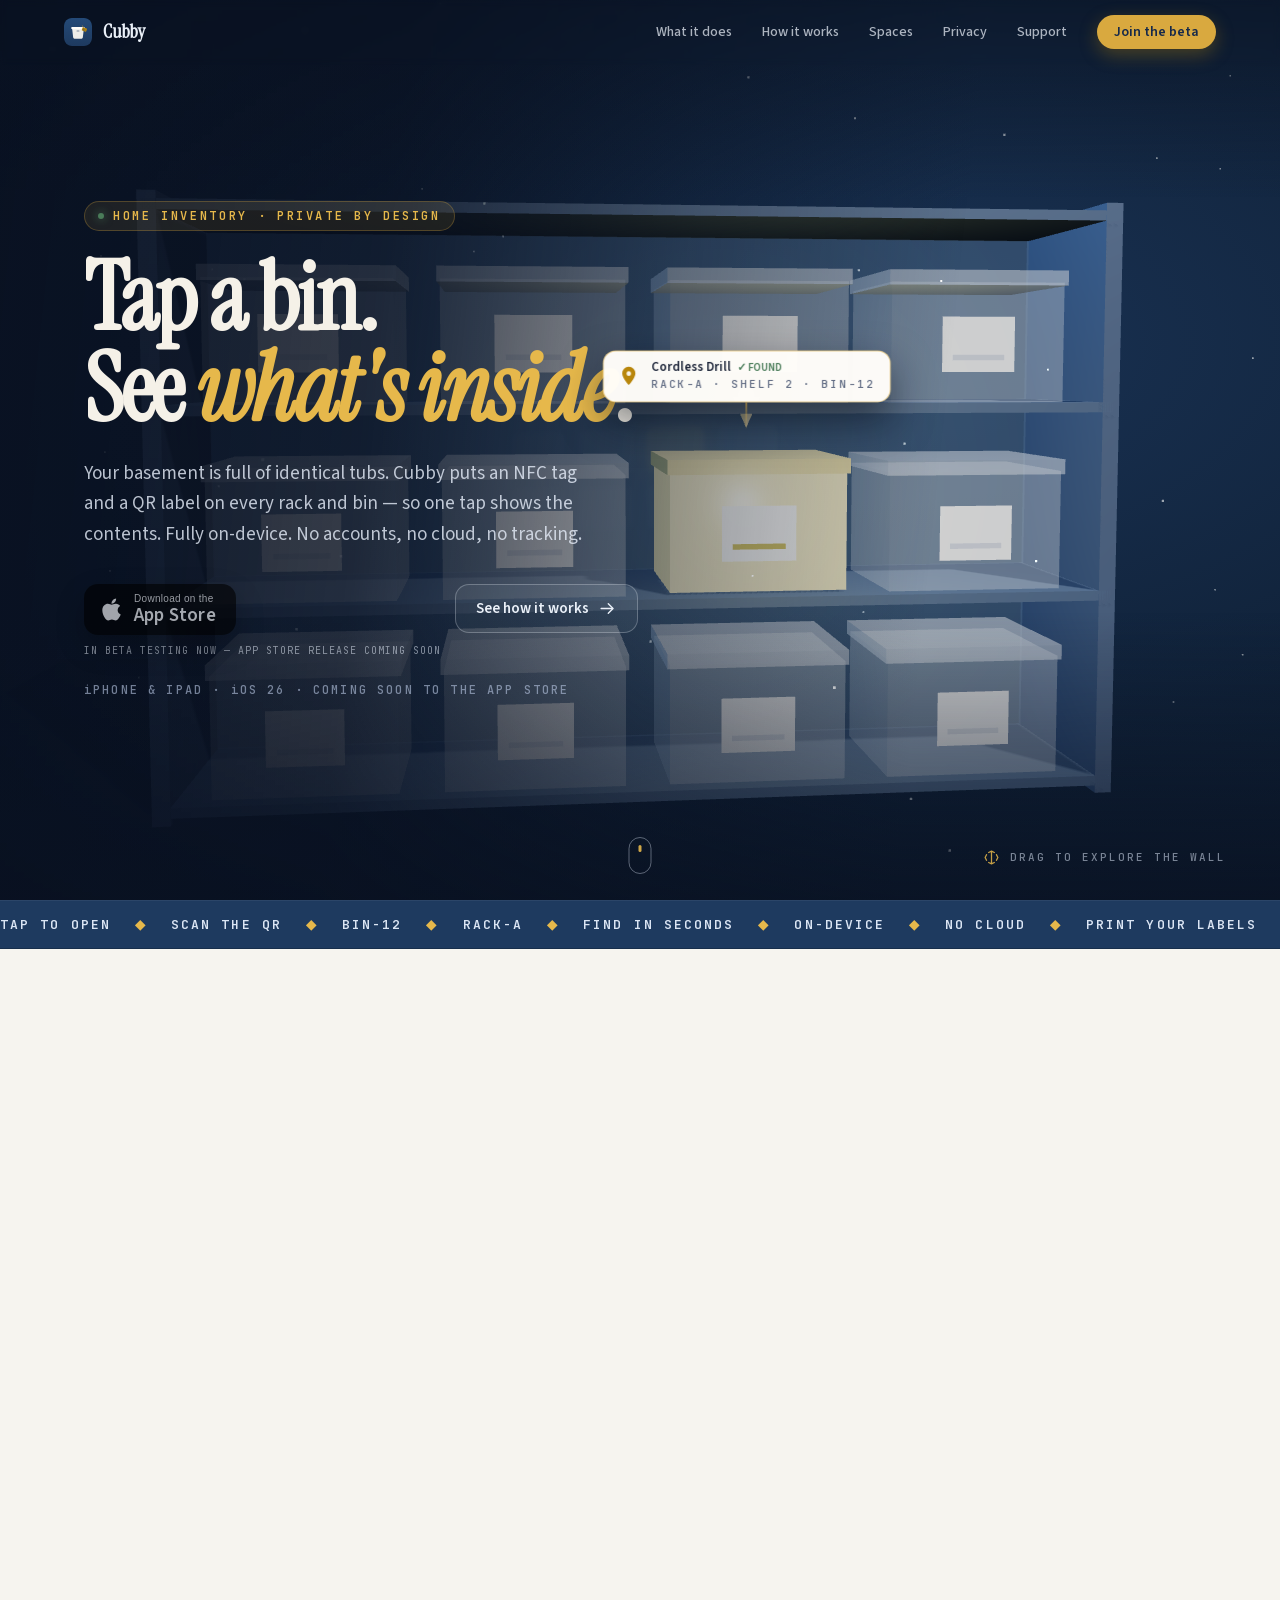
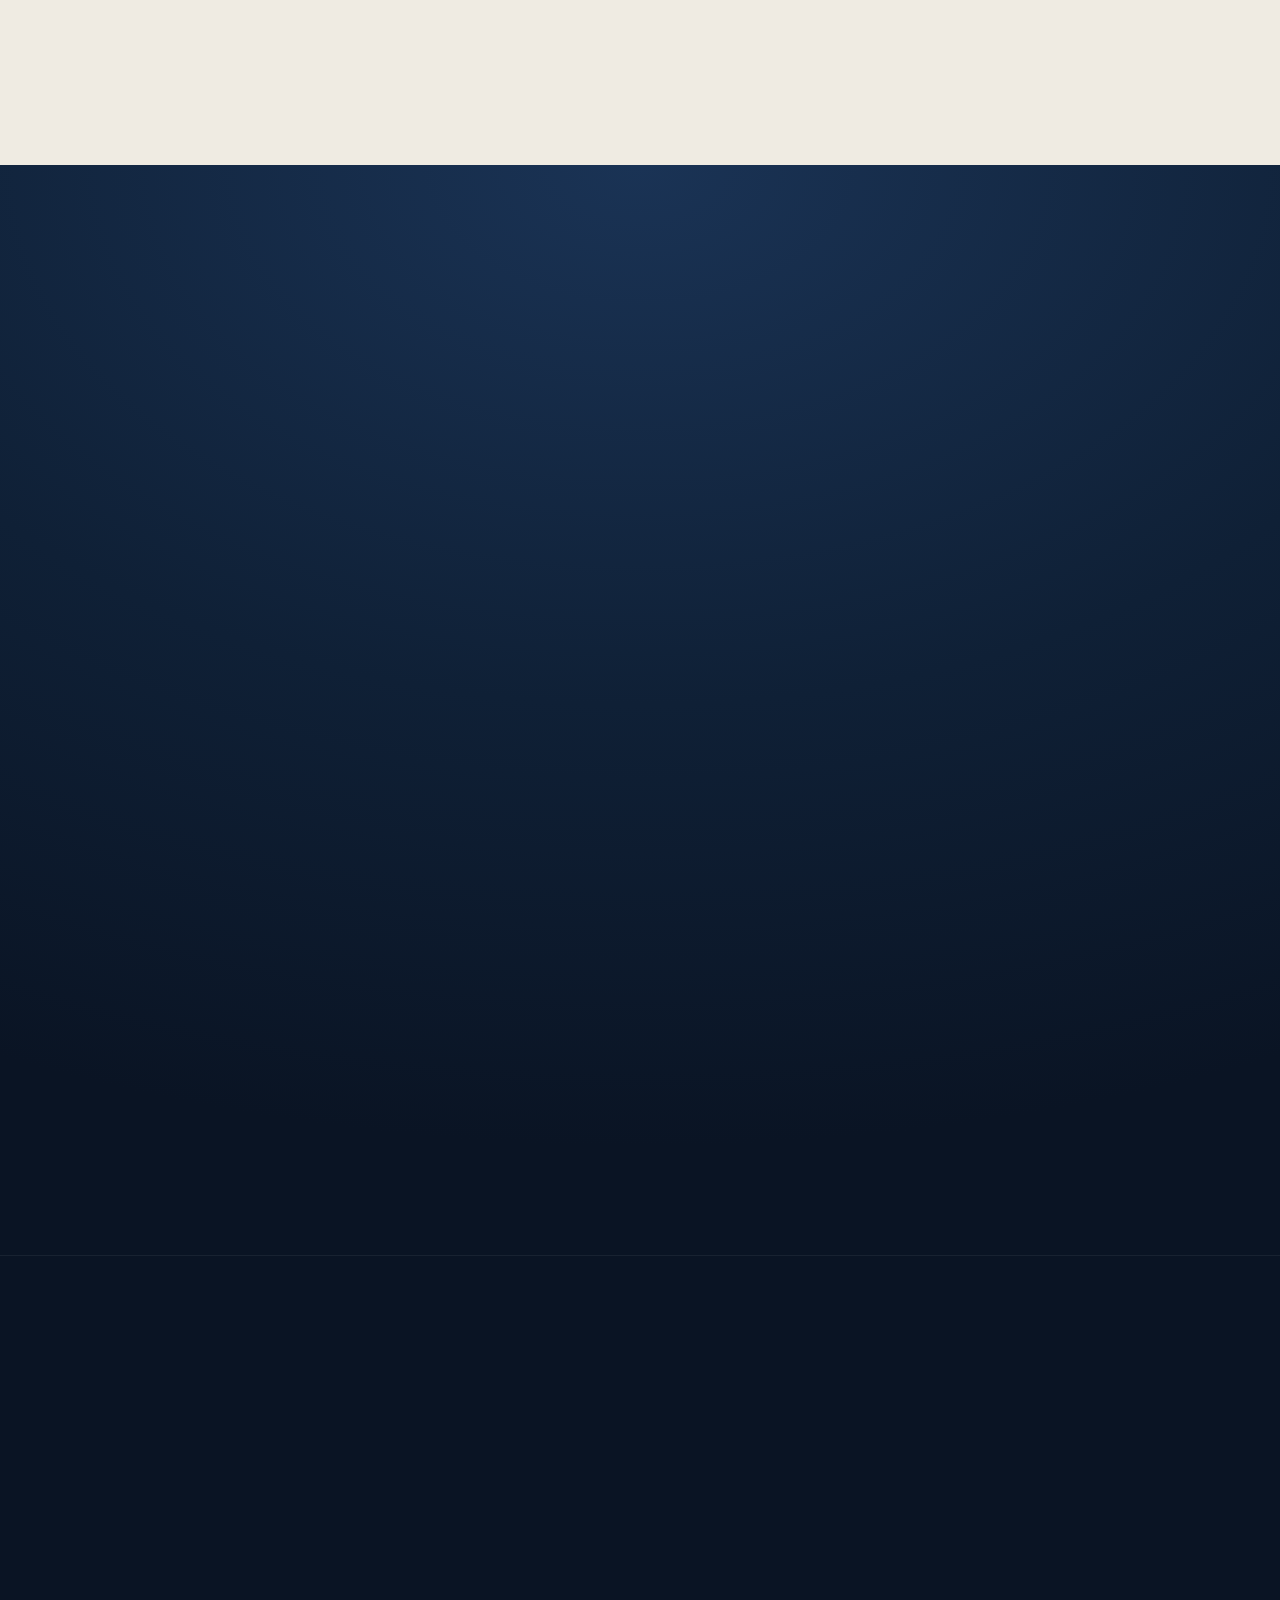
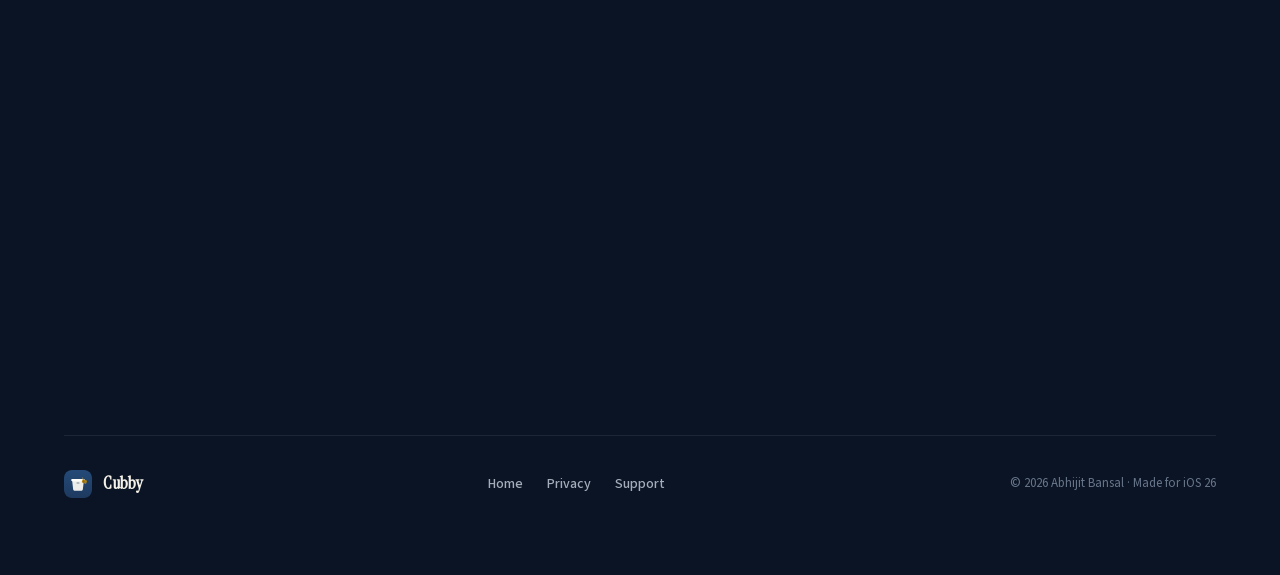
==== commit 5c478187: "feat(site): v0.4 refresh — fresh screenshots, feature-catalog index, beta-status CTAs - 8 fresh sim " ====
--- a/index.html
+++ b/index.html
@@ -146,7 +146,7 @@
       <a href="#spaces" data-nav-dim>Spaces</a>
       <a href="privacy.html" data-nav-dim>Privacy</a>
       <a href="support.html" data-nav-dim>Support</a>
-      <a class="cta-pill" href="#download">Get the app</a>
+      <a class="cta-pill" href="#download">Join the beta</a>
     </div>
   </nav>
 
@@ -175,7 +175,7 @@
               <svg class="glyph" width="21" height="25" viewBox="0 0 384 512" aria-hidden="true"><path fill="currentColor" d="M318.7 268.7c-.2-36.7 16.4-64.4 50-84.8-18.8-26.9-47.2-41.7-84.7-44.6-35.5-2.8-74.3 20.7-88.5 20.7-15 0-49.4-19.7-76.4-19.7C63.3 141.2 4 184.8 4 273.5q0 39.3 14.4 81.2c12.8 36.7 59 126.7 107.2 125.2 25.2-.6 43-17.9 75.8-17.9 31.8 0 48.3 17.9 76.4 17.9 48.6-.7 90.4-82.5 102.6-119.3-65.2-30.7-61.7-90-61.7-91.9zm-56.6-164.2c27.3-32.4 24.8-61.9 24-72.5-24.1 1.4-52 16.4-67.9 34.9-17.5 19.8-27.8 44.3-25.6 71.9 26.1 2 49.9-11.4 69.5-34.3z"/></svg>
               <span class="lines"><span class="line-small">Download on the</span><span class="line-big">App Store</span></span>
             </button>
-            <span class="coming-soon-tag">Coming soon — not yet on the App Store</span>
+            <span class="coming-soon-tag">In beta testing now — App Store release coming soon</span>
           </div>
           <a class="btn-ghost" href="#how">See how it works <svg class="icon" aria-hidden="true"><use href="#i-arrow-forward"></use></svg></a>
         </div>
@@ -258,7 +258,6 @@
         <div class="card" data-rv data-delay="60">
           <div class="card-head">
             <div class="icon-tile icon-tile--gold"><svg class="icon" aria-hidden="true"><use href="#i-location-fill"></use></svg></div>
-            <span class="pill-new">NEW</span>
           </div>
           <h3>Where is it?</h3>
           <p>See the bin's spot on a rack map, then tap its tag to confirm you're standing at the right one.</p>
@@ -277,7 +276,6 @@
         <div class="card" data-rv data-delay="120">
           <div class="card-head">
             <div class="icon-tile icon-tile--slate"><svg class="icon" aria-hidden="true"><use href="#i-category"></use></svg></div>
-            <span class="pill-new">NEW</span>
           </div>
           <h3>Collections &amp; filters</h3>
           <p>Group items into Collections that span bins, tag them, and narrow by category, location, in-stock, or has-a-photo.</p>
@@ -286,7 +284,6 @@
         <div class="card" data-rv>
           <div class="card-head">
             <div class="icon-tile icon-tile--rose"><svg class="icon" aria-hidden="true"><use href="#i-swap"></use></svg></div>
-            <span class="pill-new">NEW</span>
           </div>
           <h3>Lend it, get it back</h3>
           <p>Mark a tool lent with a due date and get a reminder to chase it. See what's out, what's overdue, and what you borrowed.</p>
@@ -295,7 +292,6 @@
         <div class="card" data-rv data-delay="60">
           <div class="card-head">
             <div class="icon-tile icon-tile--gold"><svg class="icon" aria-hidden="true"><use href="#i-inventory"></use></svg></div>
-            <span class="pill-new">NEW</span>
           </div>
           <h3>Never run out</h3>
           <p>Set a par level on consumables. "Running low" shows what's below par and exactly how many more you need.</p>
@@ -305,6 +301,51 @@
           <div class="icon-tile icon-tile--slate"><svg class="icon" aria-hidden="true"><use href="#i-print"></use></svg></div>
           <h3>Print your own labels</h3>
           <p>Lay out QR labels for whole racks at once and print to an Avery sheet or a roll printer over AirPrint. Tag once, find forever.</p>
+        </div>
+
+        <div class="card" data-rv>
+          <div class="card-head">
+            <div class="icon-tile icon-tile--navy"><svg class="icon" aria-hidden="true"><use href="#i-near-me"></use></svg></div>
+            <span class="pill-new">NEW</span>
+          </div>
+          <h3>Your racks, in 3D</h3>
+          <p>See any rack in 3D with its bins sitting on the shelves — tap one to open it, or use it to confirm you're at the right shelf.</p>
+        </div>
+
+        <div class="card" data-rv data-delay="60">
+          <div class="card-head">
+            <div class="icon-tile icon-tile--gold"><svg class="icon" aria-hidden="true"><use href="#i-sparkle"></use></svg></div>
+            <span class="pill-new">NEW</span>
+          </div>
+          <h3>Ask Siri, or just ask</h3>
+          <p>"Do I have AA batteries?" Ask in the app or through Siri and Shortcuts — add items, find things, and build collections by voice.</p>
+        </div>
+
+        <div class="card" data-rv data-delay="120">
+          <div class="card-head">
+            <div class="icon-tile icon-tile--slate"><svg class="icon" aria-hidden="true"><use href="#i-inventory"></use></svg></div>
+            <span class="pill-new">NEW</span>
+          </div>
+          <h3>Widgets that watch stock</h3>
+          <p>Low-stock and expiring-soon counts on your Home and Lock Screen, plus one-tap shortcuts into your racks, bins, and recent activity.</p>
+        </div>
+
+        <div class="card" data-rv>
+          <div class="card-head">
+            <div class="icon-tile icon-tile--sage"><svg class="icon" aria-hidden="true"><use href="#i-cloud-off"></use></svg></div>
+            <span class="pill-new">NEW</span>
+          </div>
+          <h3>Sync, only if you want it</h3>
+          <p>Everything lives on your device by default. Flip on iCloud sync and your inventory travels through your own iCloud to your iPad — never a Cubby server.</p>
+        </div>
+
+        <div class="card" data-rv data-delay="60">
+          <div class="card-head">
+            <div class="icon-tile icon-tile--rose"><svg class="icon" aria-hidden="true"><use href="#i-qr"></use></svg></div>
+            <span class="pill-new">NEW</span>
+          </div>
+          <h3>Barcode lookup, transparent</h3>
+          <p>Scan a product barcode and Cubby can look up its name — the app's one optional network call, confirmed before it's applied and logged in full so you can see exactly what left the device.</p>
         </div>
 
       </div>
@@ -417,6 +458,88 @@
     </div>
   </section>
 
+  <section class="features feature-index" id="everything">
+    <div class="container">
+      <div class="section-head">
+        <div class="eyebrow" data-rv>THE FULL LIST</div>
+        <h2 data-rv data-delay="80">Everything Cubby does,<br><em>in one list.</em></h2>
+        <p class="section-intro" data-rv data-delay="150">The same "What's in Cubby" index that ships inside the app — 40 features across six areas. Tap an area to expand it.</p>
+      </div>
+      <div class="feature-index-groups">
+        <details class="feature-index-group" data-rv>
+          <summary>Find <span class="count">6</span></summary>
+          <ul>
+            <li><strong>Search everything</strong> — One search across racks, bins, items, tags, and categories.</li>
+            <li><strong>Saved searches</strong> — Pin a query you run often and reopen it in a tap.</li>
+            <li><strong>Locate</strong> — Open an item and see exactly which rack and bin it lives in.</li>
+            <li><strong>Spotlight</strong> — Find your stuff straight from the iOS home-screen search.</li>
+            <li><strong>3D rack view</strong> — See any rack in 3D with its bins on the shelves — tap one to open it.</li>
+            <li><strong>Ask Cubby</strong> — Ask in plain language whether you have something or how many — in the app or through Siri.</li>
+          </ul>
+        </details>
+        <details class="feature-index-group" data-rv>
+          <summary>Capture <span class="count">11</span></summary>
+          <ul>
+            <li><strong>NFC + QR tags</strong> — Tap a tag to jump to a rack or bin instantly; tags hold only an id.</li>
+            <li><strong>Tag tutorial</strong> — A quick explainer walks you through NFC and QR tagging on first use, replayable anytime from Settings, the tag screens, or the bin/rack screen itself — which tracks which of NFC or QR you&#x27;ve already done.</li>
+            <li><strong>On-device naming</strong> — Vision crops to the item before suggesting a name from the photo — nothing leaves the device.</li>
+            <li><strong>AI naming (beta)</strong> — An on-device visual model and Apple Intelligence compose better names; suggestions appear as tappable chips — your edits always win.</li>
+            <li><strong>AI-generated labels</strong> — After you accept an AI-suggested name, on-device intelligence proposes a few organizing labels as tappable chips.</li>
+            <li><strong>Continuous add</strong> — Keep adding into the same bin without restarting the flow each time.</li>
+            <li><strong>Quick add from Home</strong> — Dedicated Add-item and Add-bin/rack buttons, plus a right-swipe on Home straight into the scan camera.</li>
+            <li><strong>Burst mode</strong> — Capture several items in one pass, then fine-tune each in a full per-item editor before saving.</li>
+            <li><strong>Adopt a QR label</strong> — Scan any pre-printed QR code and make it a bin or rack&#x27;s own tag in one tap.</li>
+            <li><strong>Barcode lookup</strong> — Optionally resolve a product name from a scanned UPC, with a confirm sheet before it&#x27;s applied (off by default).</li>
+            <li><strong>Voice input</strong> — Dictate an item&#x27;s name or notes instead of typing.</li>
+          </ul>
+        </details>
+        <details class="feature-index-group" data-rv>
+          <summary>Track <span class="count">6</span></summary>
+          <ul>
+            <li><strong>Low-stock par levels</strong> — Set a par level and Cubby flags items running low.</li>
+            <li><strong>Expiry reminders</strong> — Add a use-by date and get a reminder before it lapses.</li>
+            <li><strong>Loans</strong> — Mark an item lent out, to whom, and get reminded to chase it back.</li>
+            <li><strong>Moving mode</strong> — Group bins into boxes with destination rooms and check them off.</li>
+            <li><strong>Quantity units</strong> — Pick a unit — count, weight, volume, length — per item; quantities format and roll up correctly everywhere.</li>
+            <li><strong>Usage stats</strong> — See your own activity — items added, scans, favorites, loans, voice-command volume, and how often you keep AI-suggested names as-is — all computed on-device.</li>
+          </ul>
+        </details>
+        <details class="feature-index-group" data-rv>
+          <summary>Manage <span class="count">9</span></summary>
+          <ul>
+            <li><strong>Collections</strong> — Group items into Collections that span bins — &quot;Camping Gear,&quot; &quot;Holiday.&quot;</li>
+            <li><strong>Favorites</strong> — Star an item and find it instantly in its own Collections tile.</li>
+            <li><strong>Item cover photos</strong> — Replace the cover, import from Photos or Files, promote any gallery photo to the cover, or remove it.</li>
+            <li><strong>Item photo gallery</strong> — Swipe through an item&#x27;s photos, tap a thumbnail to jump to it, or open fullscreen to pinch, pan, and swipe between them.</li>
+            <li><strong>Voice edits</strong> — Dictate multi-field changes to an item, with a per-field confirm before anything is applied.</li>
+            <li><strong>Labels &amp; printing</strong> — Print QR labels with short-code fallbacks in your preferred layout.</li>
+            <li><strong>Backup &amp; export</strong> — Export your inventory and restore it — your data, in your hands.</li>
+            <li><strong>Activity history</strong> — Every rack, bin, and item has its own History page of adds, moves, and scans.</li>
+            <li><strong>Trash</strong> — Deleted items rest in the trash, restorable until you clear them.</li>
+          </ul>
+        </details>
+        <details class="feature-index-group" data-rv>
+          <summary>Anywhere <span class="count">4</span></summary>
+          <ul>
+            <li><strong>Siri &amp; Shortcuts</strong> — Add or find items by voice, create a collection from a spoken query, or wire Cubby into your own shortcuts. &quot;Check my inventory in Cubby&quot; works for anything and asks which item; a Settings guide shows how to ask without saying “Cubby” at all.</li>
+            <li><strong>Voice command list</strong> — Every supported voice and Siri phrase, browsable from Settings.</li>
+            <li><strong>Home &amp; Lock widgets</strong> — Low-stock and expiring-soon counts on your Home and Lock Screen, plus a Racks &amp; Bins widget and a recent-activity shortcut on the Home Screen.</li>
+            <li><strong>Built for iPad</strong> — A two-column layout that uses the whole iPad screen, in any orientation.</li>
+          </ul>
+        </details>
+        <details class="feature-index-group" data-rv>
+          <summary>Private <span class="count">4</span></summary>
+          <ul>
+            <li><strong>On-device by default</strong> — No accounts, no cloud backend, no telemetry, no third-party SDKs.</li>
+            <li><strong>Opt-in iCloud sync</strong> — Off until you turn it on, and then only through your own iCloud.</li>
+            <li><strong>Diagnostic log</strong> — A local activity log you can share for troubleshooting or clear anytime — nothing is ever sent automatically.</li>
+            <li><strong>Network transparency</strong> — A log of every barcode lookup — the app&#x27;s one outgoing network call — showing the barcode, the result, and whether it actually left this device. Kept on-device in Stats; never in a bug report or export.</li>
+          </ul>
+        </details>
+      </div>
+    </div>
+  </section>
+
   <section class="screens" id="screens">
     <div class="container">
       <div class="screens-head">
@@ -424,7 +547,7 @@
           <div class="eyebrow" data-rv>EVERY SCREEN</div>
           <h2 data-rv data-delay="80">The whole house,<br><em>in your pocket.</em></h2>
         </div>
-        <p data-rv data-delay="150">Straight from the App Store — calm, legible, and built for one-handed use in a dim garage. Drag to browse.</p>
+        <p data-rv data-delay="150">Straight from the current beta build — calm, legible, and built for one-handed use in a dim garage. Drag to browse.</p>
       </div>
     </div>
     <div class="screens-rail">
@@ -435,6 +558,8 @@
         <figure data-rv data-delay="60"><img src="assets/screens/04-collections.jpg" alt="A Collection grouping items by tag across bins" loading="lazy" width="302" height="655"></figure>
         <figure data-rv data-delay="120"><img src="assets/screens/05-lend.jpg" alt="On loan — a lent item with a due-date reminder" loading="lazy" width="302" height="655"></figure>
         <figure data-rv data-delay="180"><img src="assets/screens/06-restock.jpg" alt="Running low — consumables below their par level" loading="lazy" width="302" height="655"></figure>
+        <figure data-rv data-delay="240"><img src="assets/screens/07-stats.jpg" alt="Usage stats — your own activity, computed on-device" loading="lazy" width="302" height="655"></figure>
+        <figure data-rv data-delay="300"><img src="assets/screens/08-settings.jpg" alt="Settings — privacy and features, tags, labels, backup" loading="lazy" width="302" height="655"></figure>
       </div>
     </div>
   </section>
@@ -514,8 +639,8 @@
   <section class="download" id="download">
     <div class="download-panel" data-rv>
       <img class="download-mark" src="assets/icon.svg" alt="Cubby app icon">
-      <h2>Coming soon to<br>the App Store.</h2>
-      <p class="lede">One tap to find anything you've stored. Be first in line when Cubby lands.</p>
+      <h2>In beta testing today.<br>App Store coming soon.</h2>
+      <p class="lede">One tap to find anything you've stored. Cubby is under active beta testing on TestFlight — the App Store release is coming soon.</p>
       <div class="download-ctas">
         <div class="cta-inert">
           <button type="button" class="btn-store" disabled aria-label="Download on the App Store — coming soon">
@@ -525,8 +650,8 @@
           <span class="coming-soon-tag">Coming soon</span>
         </div>
         <div class="cta-inert">
-          <button type="button" class="btn-ghost" disabled aria-label="Join the beta — coming soon">Join the beta</button>
-          <span class="coming-soon-tag">Coming soon</span>
+          <button type="button" class="btn-ghost" disabled aria-label="Join the beta — public beta opening soon">Join the beta</button>
+          <span class="coming-soon-tag">Under beta testing — public beta opening soon</span>
         </div>
       </div>
       <div class="download-req">iPHONE OR IPAD · iOS 26 OR LATER · TAP-TO-OPEN NEEDS NFC</div>
--- a/assets/home.css
+++ b/assets/home.css
@@ -295,3 +295,18 @@
   .home .hero-drag-hint{display:none}
   .home .hero-poster-grid{grid-template-columns:repeat(3,44px);grid-template-rows:repeat(3,34px);gap:10px}
 }
+
+/* ── Feature index (#everything): the in-app "What's in Cubby" catalog as an
+   expandable list. details/summary only — no JS dependency. ── */
+.home .feature-index-groups{max-width:820px;margin:0 auto}
+.home .feature-index-group{border:1px solid var(--hairline);border-radius:12px;margin:0 0 12px;background:rgba(255,255,255,.55);overflow:hidden}
+.home .feature-index-group summary{cursor:pointer;list-style:none;display:flex;align-items:center;gap:10px;padding:16px 20px;font-family:var(--home-font-display);font-size:20px;font-weight:600;color:var(--ink)}
+.home .feature-index-group summary::-webkit-details-marker{display:none}
+.home .feature-index-group summary::before{content:"+";font-family:var(--home-font-mono);font-size:16px;color:var(--home-gold);width:18px;text-align:center;flex:none}
+.home .feature-index-group[open] summary::before{content:"–"}
+.home .feature-index-group summary .count{margin-left:auto;font-family:var(--home-font-mono);font-size:12px;color:var(--ink-dim);background:rgba(30,58,95,.07);padding:2px 10px;border-radius:999px}
+.home .feature-index-group summary:hover{color:var(--home-gold)}
+.home .feature-index-group ul{margin:0;padding:4px 20px 16px 48px;list-style:none}
+.home .feature-index-group li{font-size:15px;line-height:1.6;color:var(--ink-dim);padding:6px 0;border-top:1px solid rgba(28,36,56,.05)}
+.home .feature-index-group li:first-child{border-top:0}
+.home .feature-index-group li strong{color:var(--ink);font-weight:600}
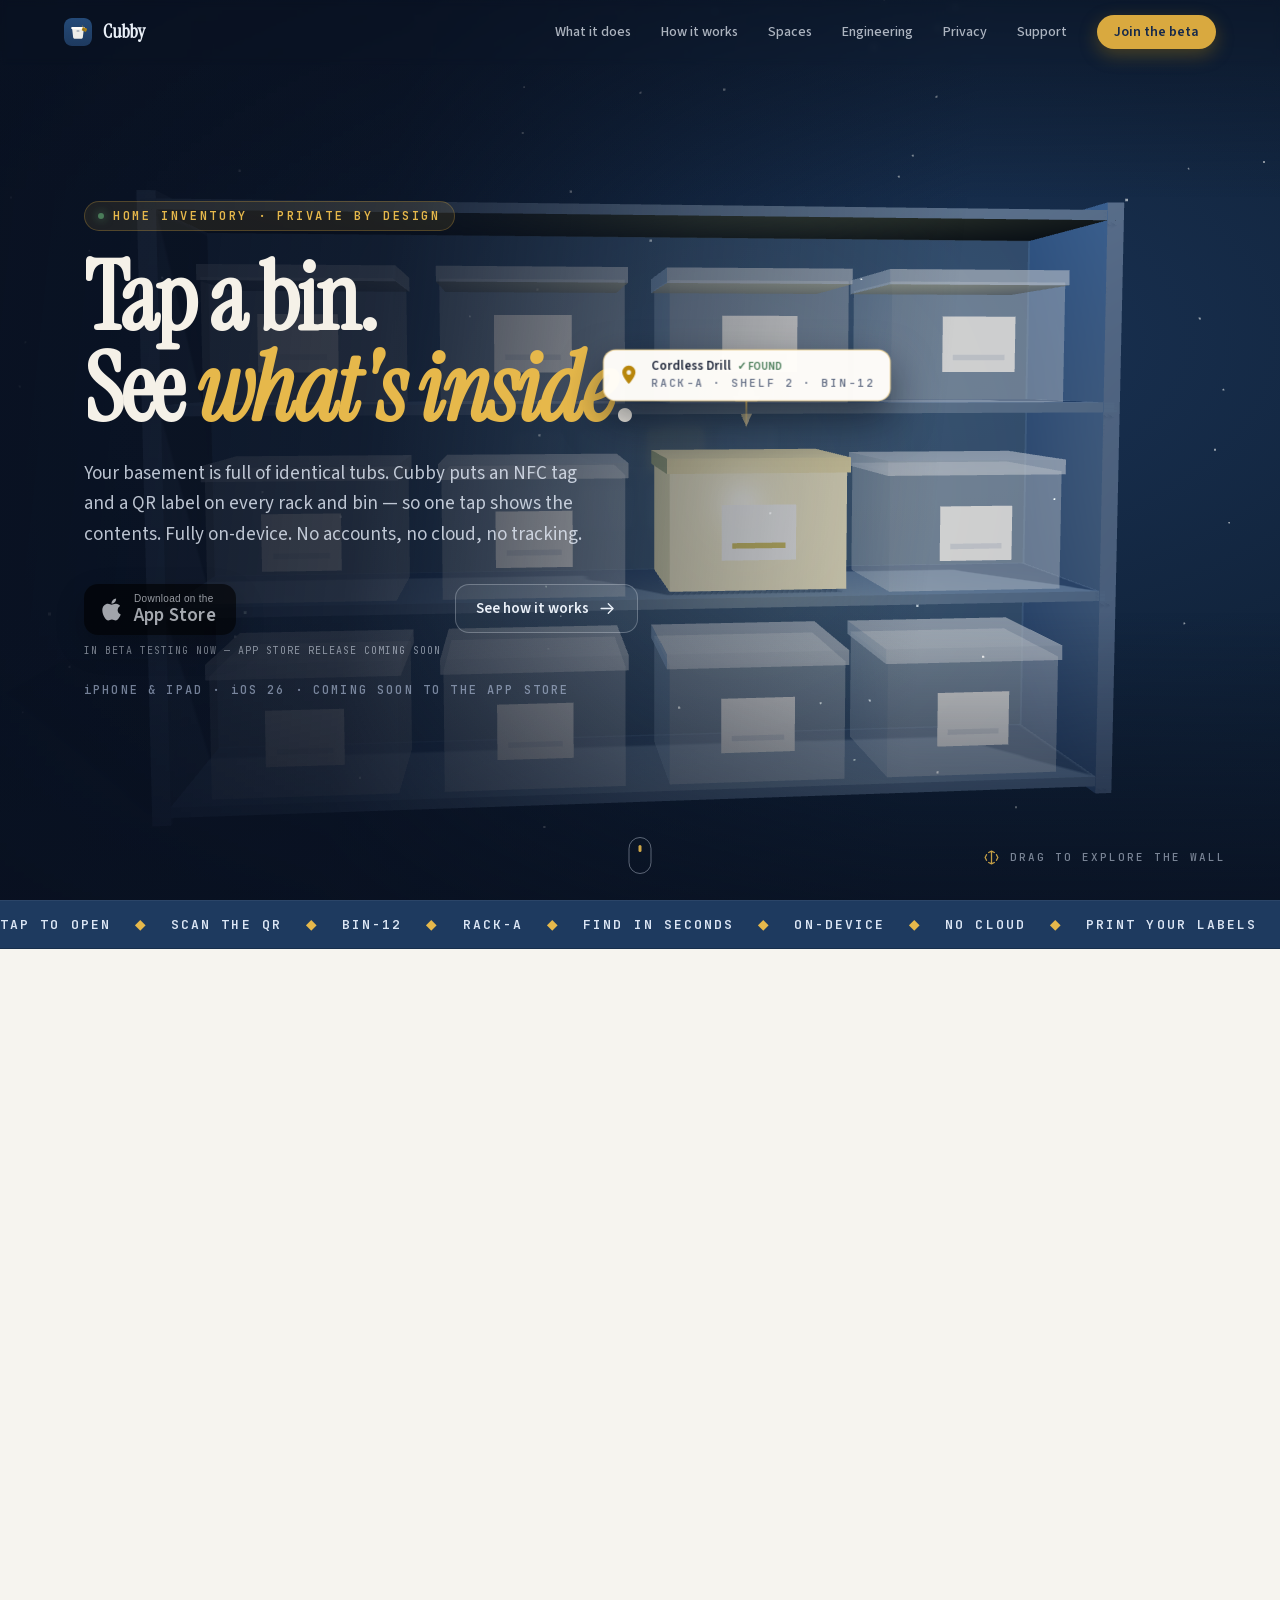
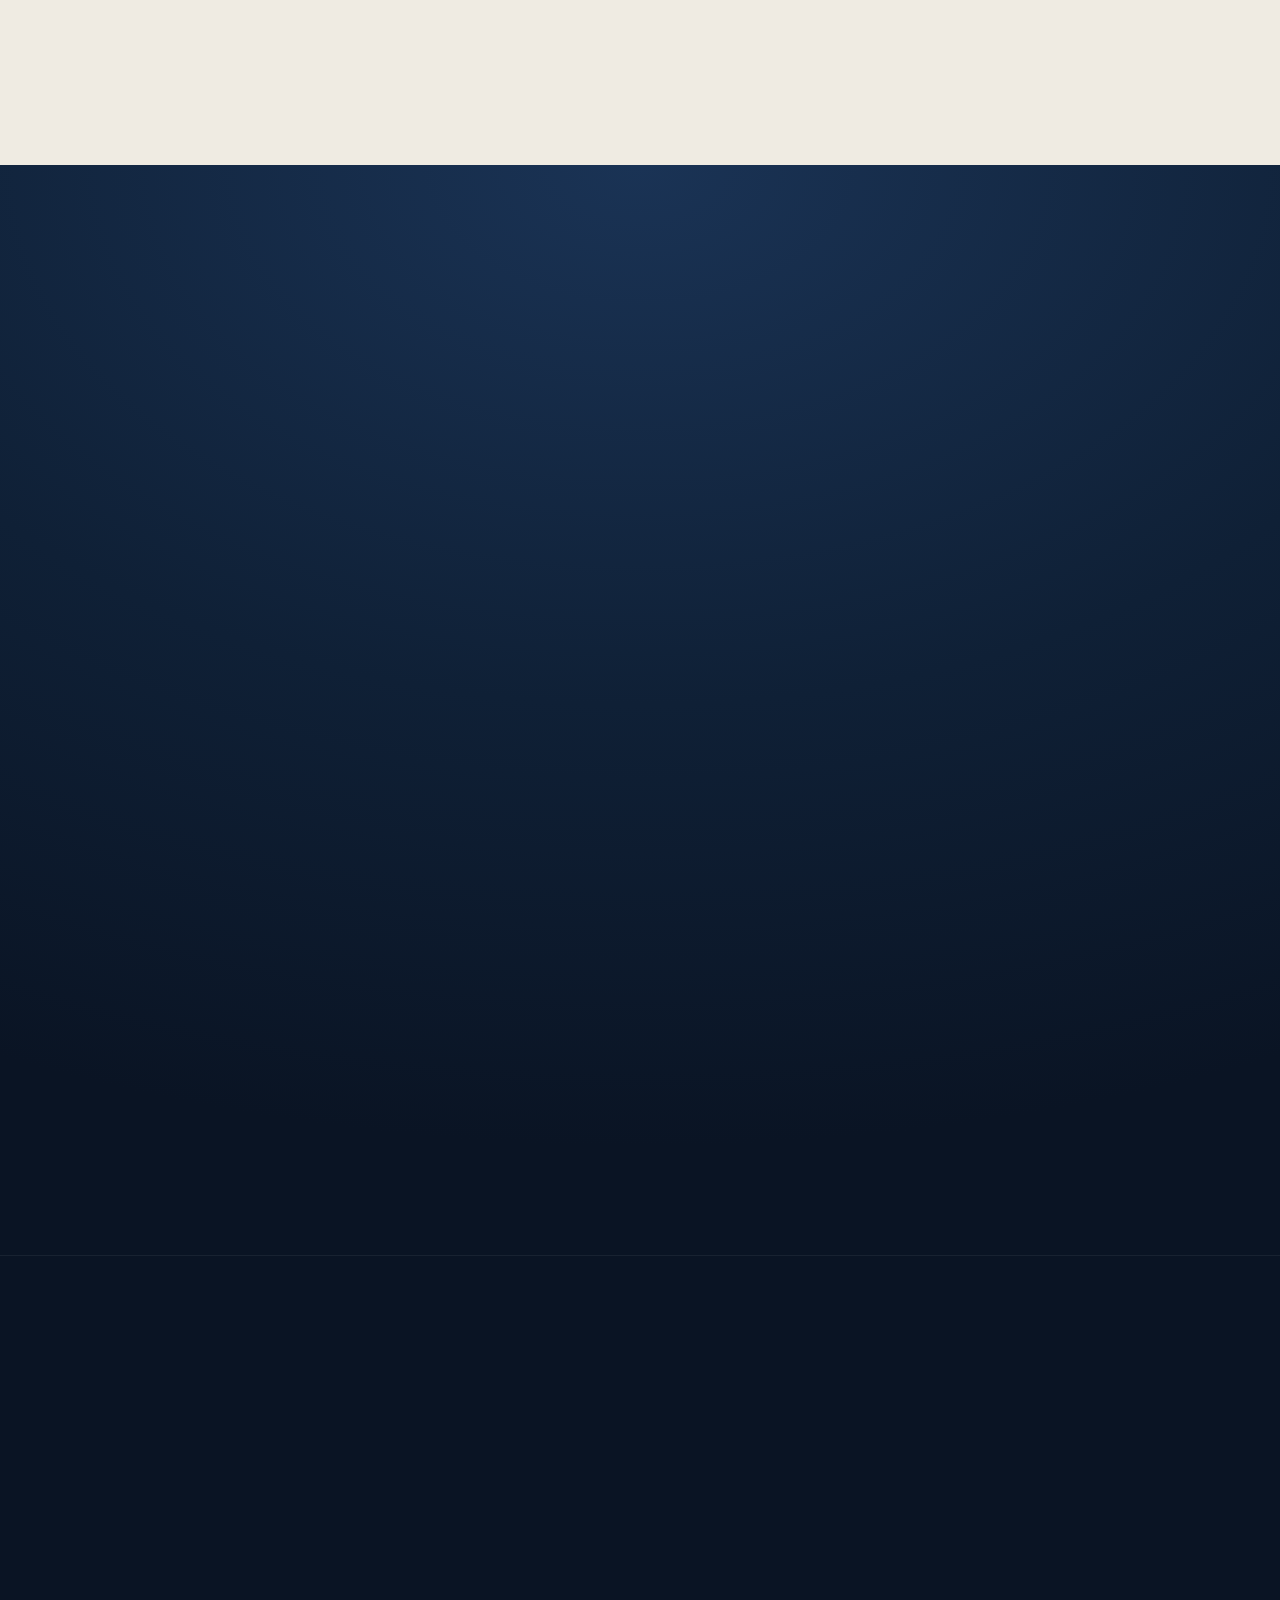
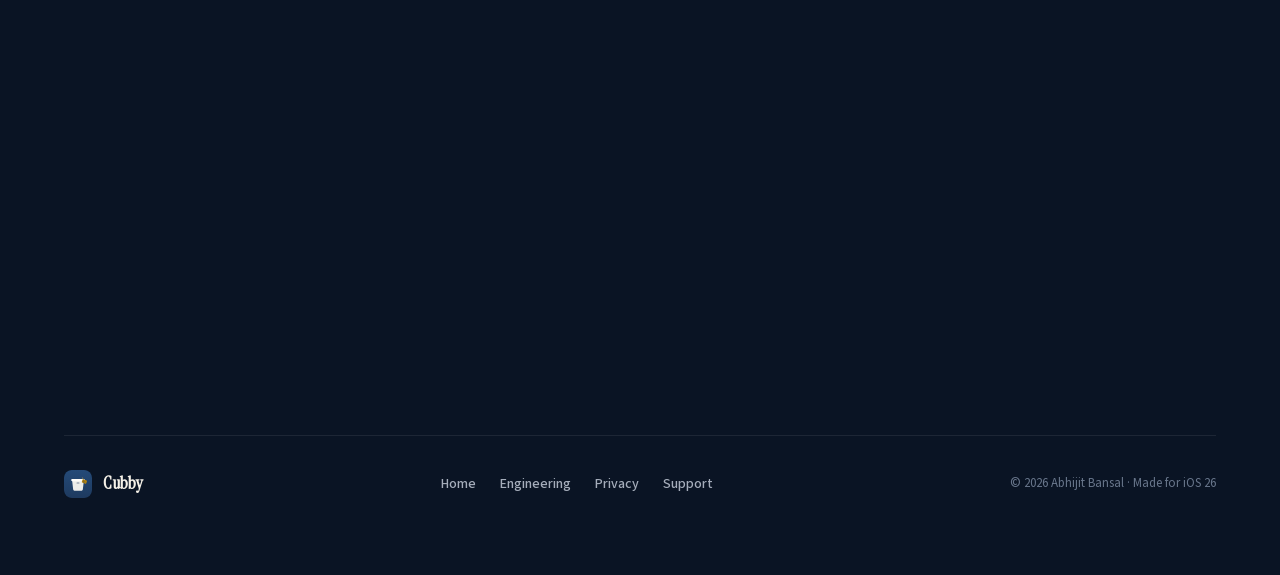
==== commit 90f826e0: "feat(site): motion clips + Engineering nav link on every page - 3 real sim recordings wired into #mo" ====
--- a/index.html
+++ b/index.html
@@ -144,6 +144,7 @@
       <a href="#features" data-nav-dim>What it does</a>
       <a href="#how" data-nav-dim>How it works</a>
       <a href="#spaces" data-nav-dim>Spaces</a>
+      <a href="swiftdata-cloudkit-production.html" data-nav-dim>Engineering</a>
       <a href="privacy.html" data-nav-dim>Privacy</a>
       <a href="support.html" data-nav-dim>Support</a>
       <a class="cta-pill" href="#download">Join the beta</a>
@@ -569,16 +570,15 @@
       <div class="section-head">
         <div class="eyebrow" data-rv>SEE IT IN MOTION</div>
         <h2 data-rv data-delay="80">From find, to organize,<br><em>to lend &amp; restock.</em></h2>
-        <p class="section-intro" data-rv data-delay="150">Real screen recordings are on the way — these frames are wired for video and will start playing the moment a clip is dropped in.</p>
+        <p class="section-intro" data-rv data-delay="150">Real screen recordings from the current beta build — no mockups, no motion design, just the app.</p>
       </div>
       <div class="motion-row">
         <div class="motion-phone" data-rv>
           <div class="motion-phone-frame">
             <div class="motion-phone-notch" aria-hidden="true"></div>
             <div class="motion-phone-screen">
-              <video class="motion-phone-video" poster="assets/screens/03-locate.jpg" autoplay muted loop playsinline aria-hidden="true"></video>
-              <div class="motion-phone-caption-overlay">Demo coming soon</div>
-            </div>
+              <video class="motion-phone-video" poster="assets/screens/03-locate.jpg" autoplay muted loop playsinline aria-hidden="true"><source src="assets/demo/locate.mp4" type="video/mp4"></video>
+                          </div>
           </div>
           <div class="motion-phone-caption">FIND &amp; LOCATE</div>
         </div>
@@ -586,9 +586,8 @@
           <div class="motion-phone-frame">
             <div class="motion-phone-notch" aria-hidden="true"></div>
             <div class="motion-phone-screen">
-              <video class="motion-phone-video" poster="assets/screens/01-find.jpg" autoplay muted loop playsinline aria-hidden="true"></video>
-              <div class="motion-phone-caption-overlay">Demo coming soon</div>
-            </div>
+              <video class="motion-phone-video" poster="assets/screens/01-find.jpg" autoplay muted loop playsinline aria-hidden="true"><source src="assets/demo/tour.mp4" type="video/mp4"></video>
+                          </div>
           </div>
           <div class="motion-phone-caption">THE FULL TOUR</div>
         </div>
@@ -596,9 +595,8 @@
           <div class="motion-phone-frame">
             <div class="motion-phone-notch" aria-hidden="true"></div>
             <div class="motion-phone-screen">
-              <video class="motion-phone-video" poster="assets/screens/05-lend.jpg" autoplay muted loop playsinline aria-hidden="true"></video>
-              <div class="motion-phone-caption-overlay">Demo coming soon</div>
-            </div>
+              <video class="motion-phone-video" poster="assets/screens/05-lend.jpg" autoplay muted loop playsinline aria-hidden="true"><source src="assets/demo/lend.mp4" type="video/mp4"></video>
+                          </div>
           </div>
           <div class="motion-phone-caption">LEND &amp; RESTOCK</div>
         </div>
@@ -664,6 +662,7 @@
       </a>
       <div class="links">
         <a href="index.html">Home</a>
+        <a href="swiftdata-cloudkit-production.html">Engineering</a>
         <a href="privacy.html">Privacy</a>
         <a href="support.html">Support</a>
       </div>
